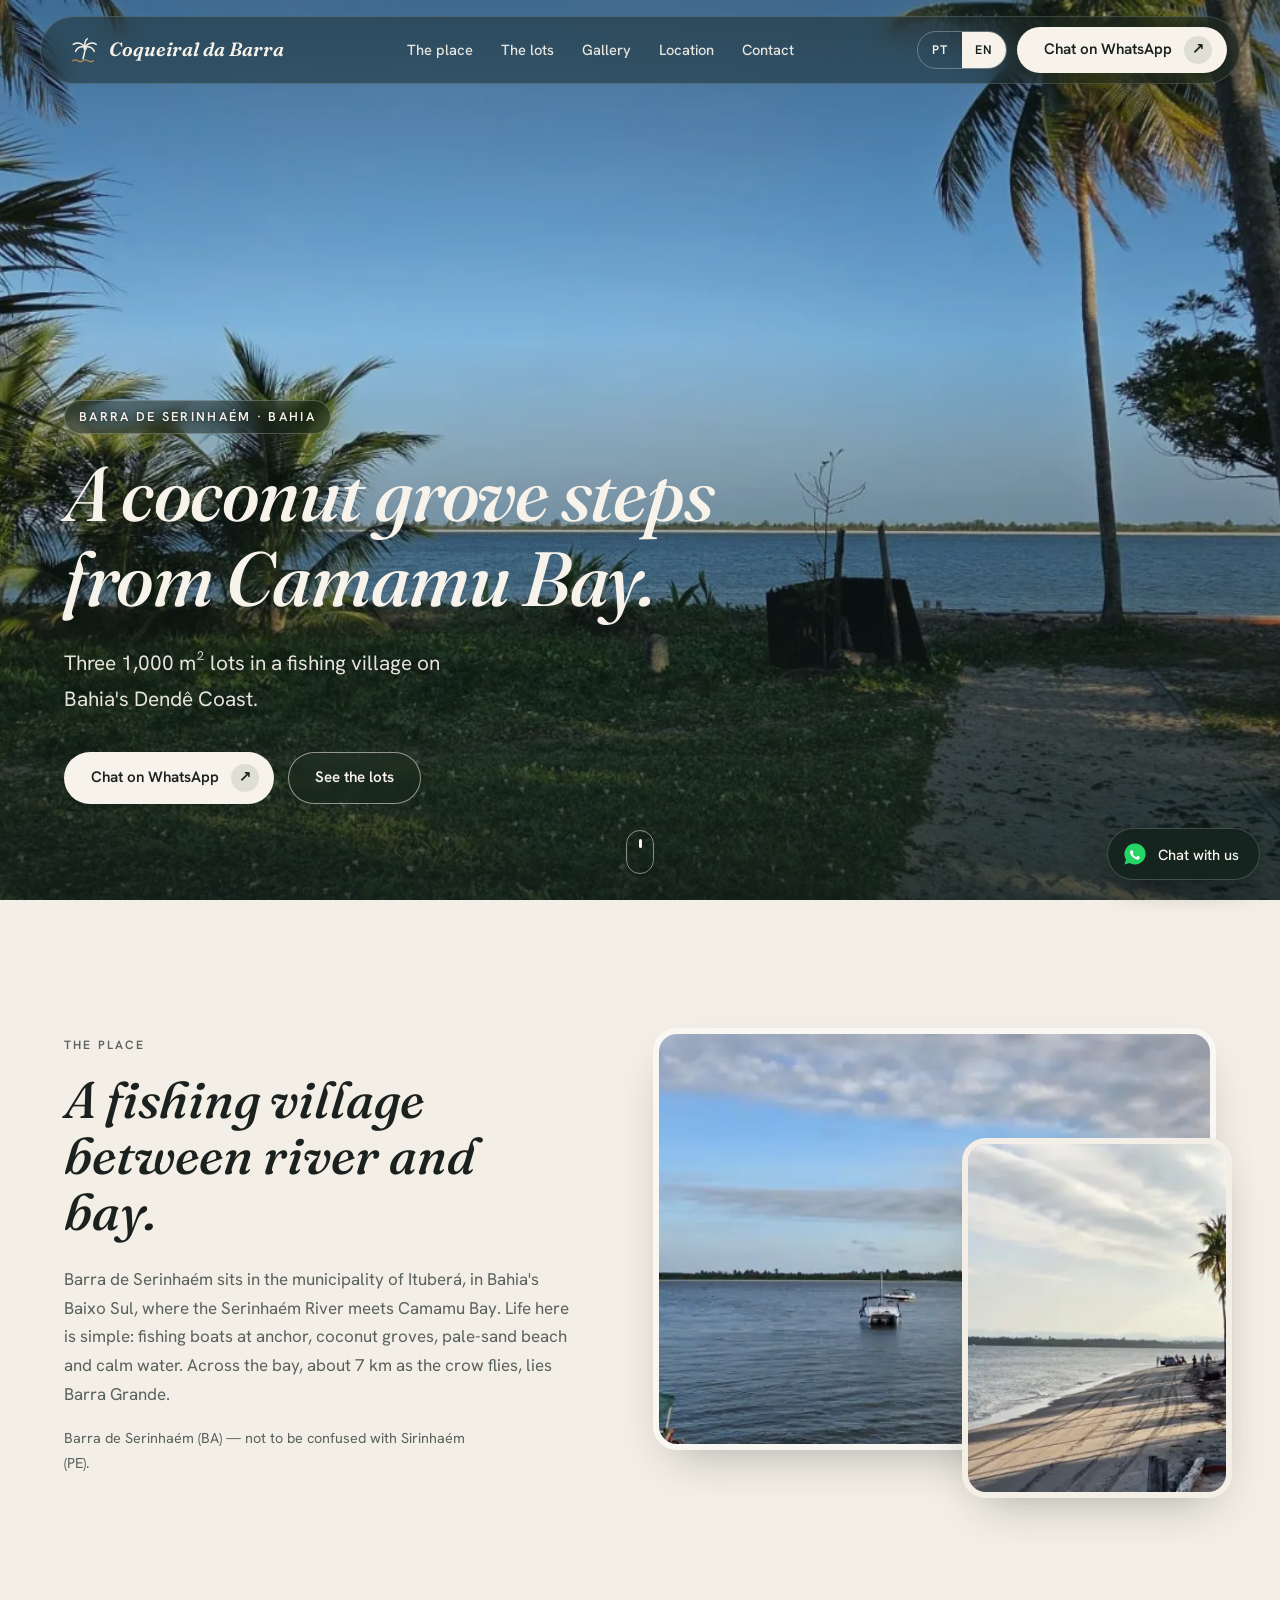
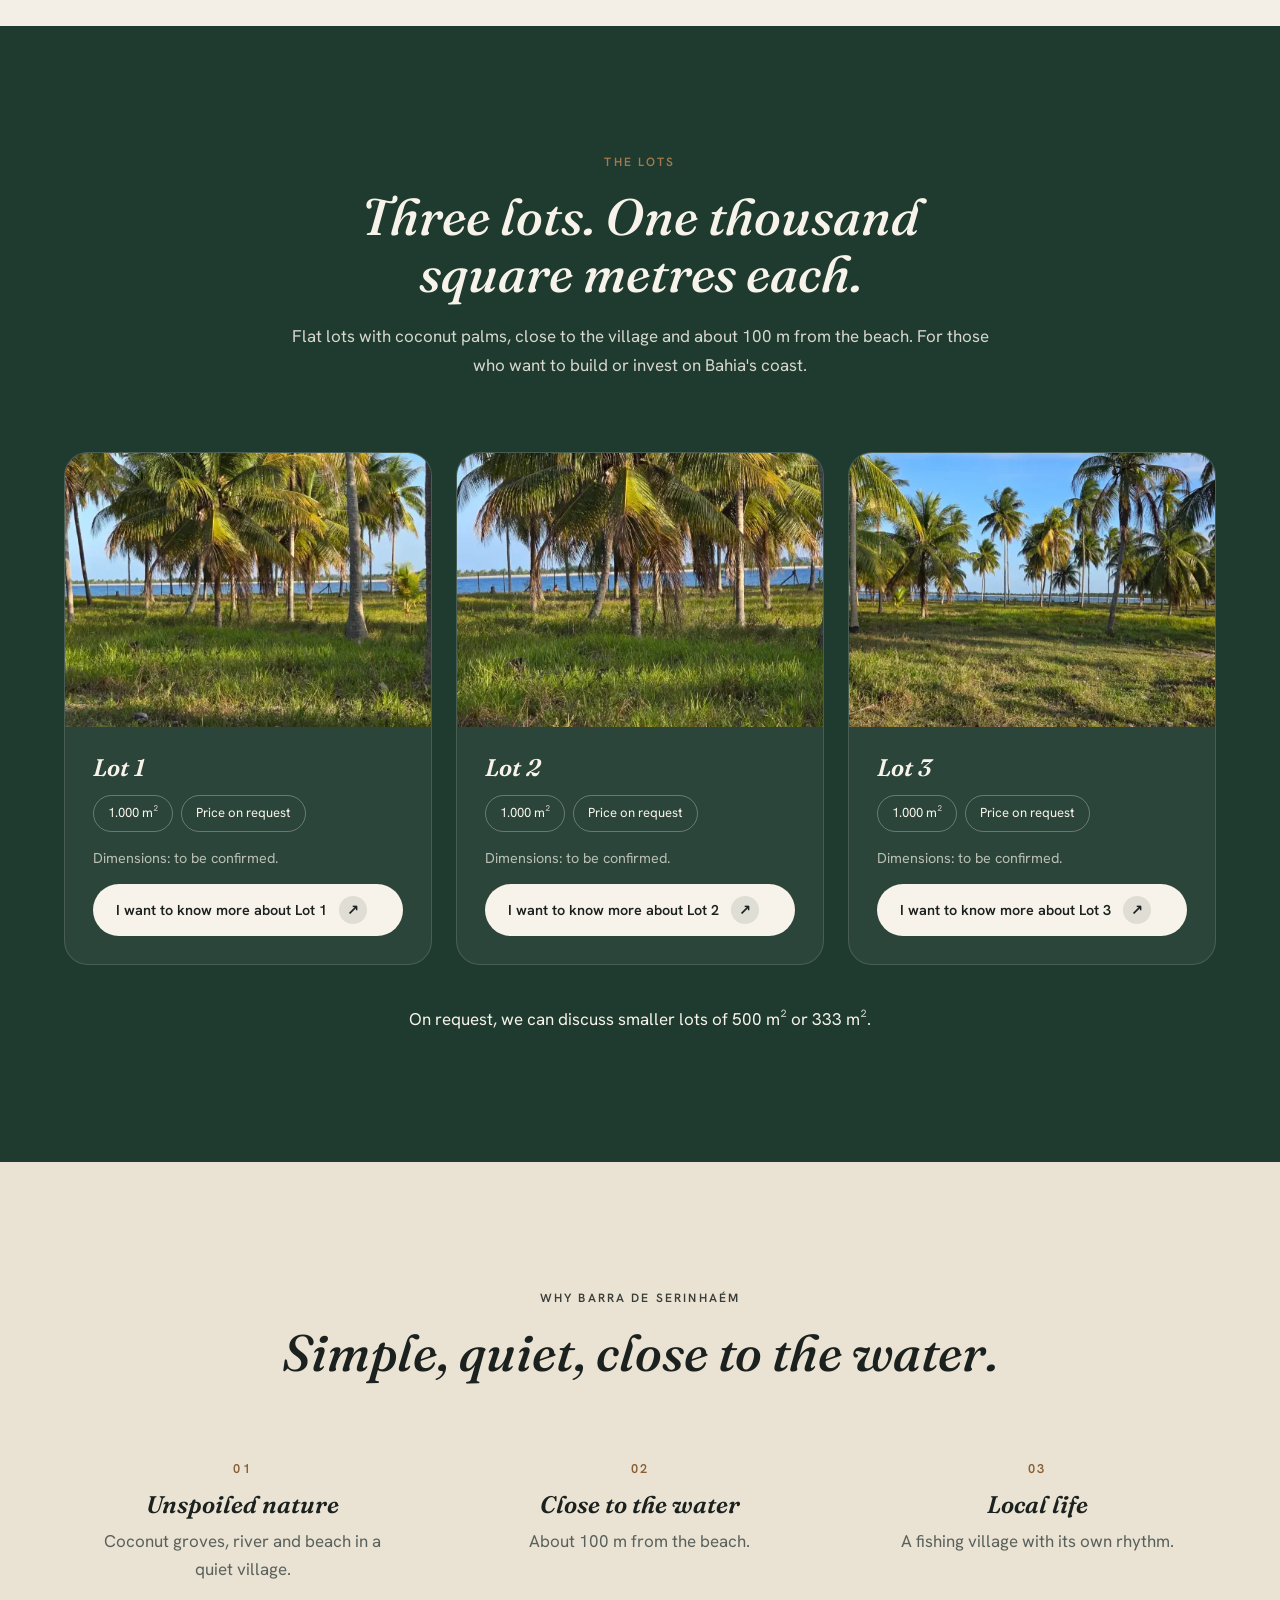
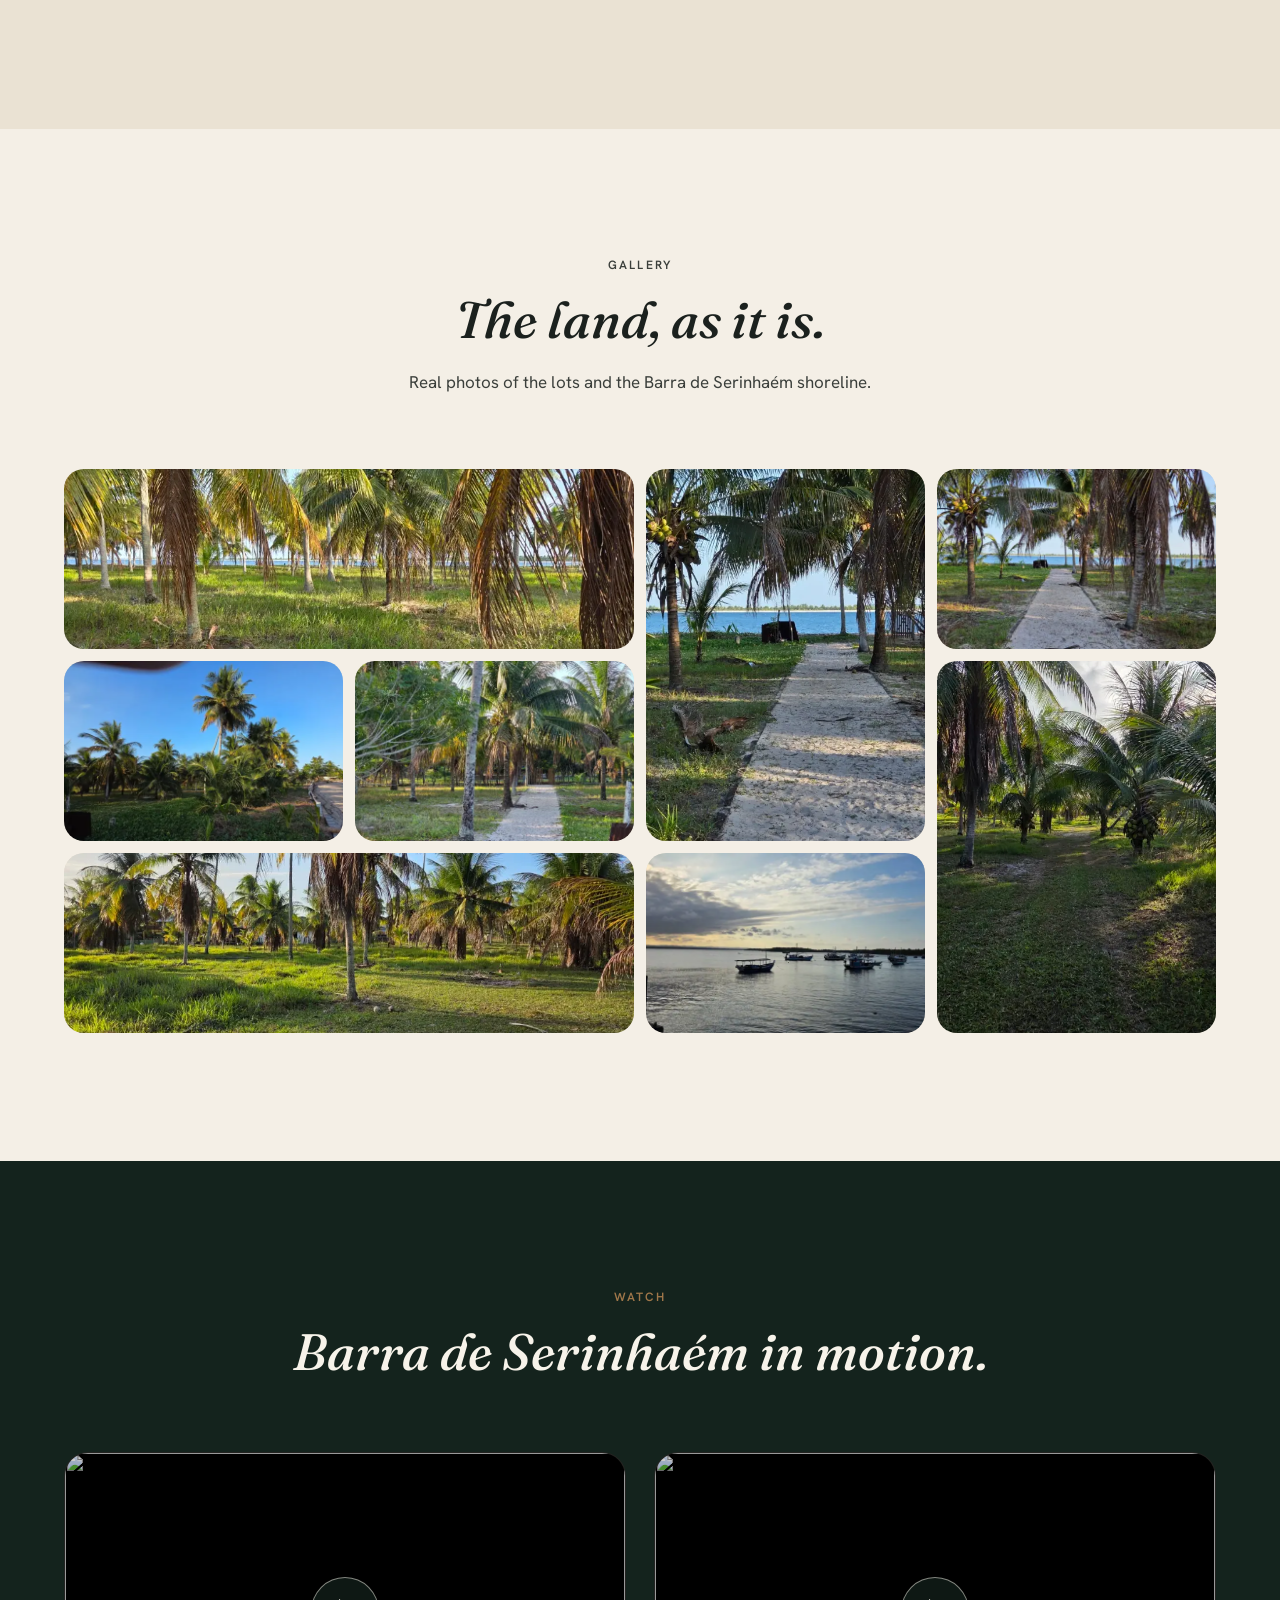
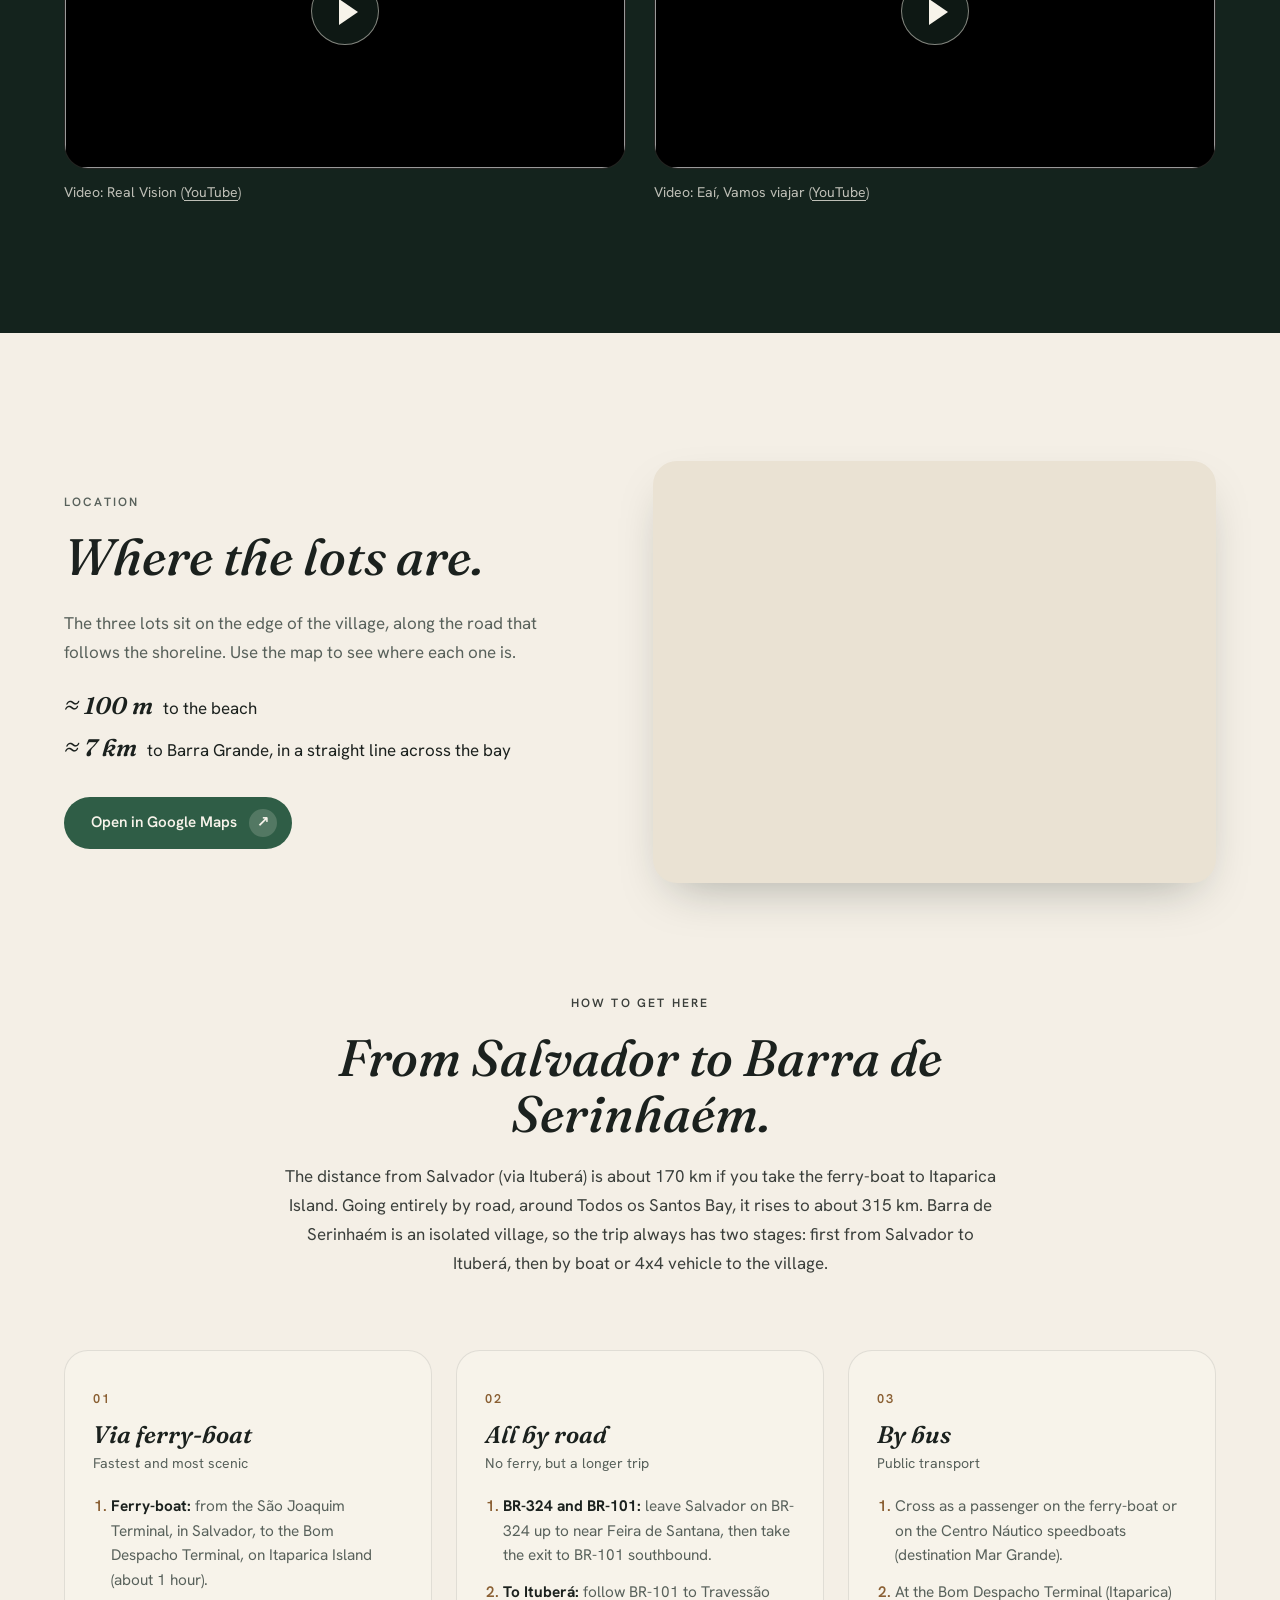
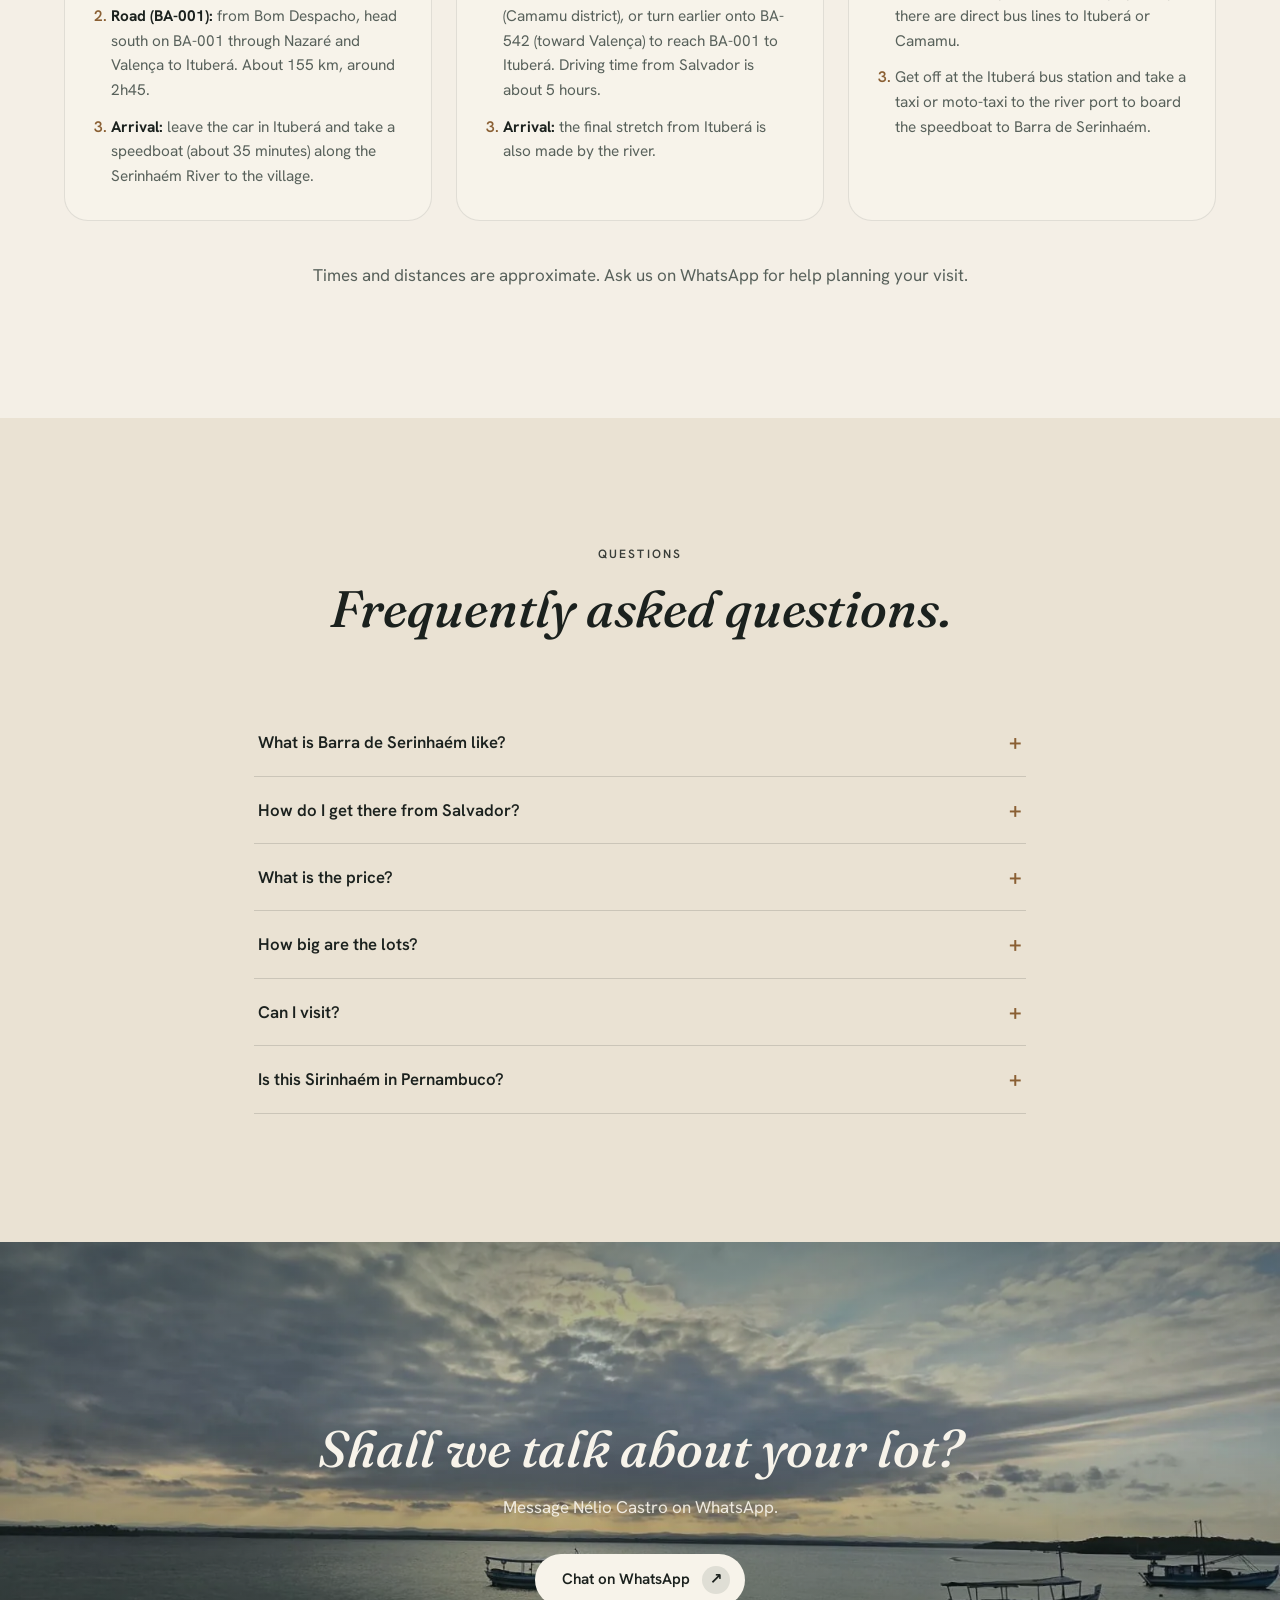
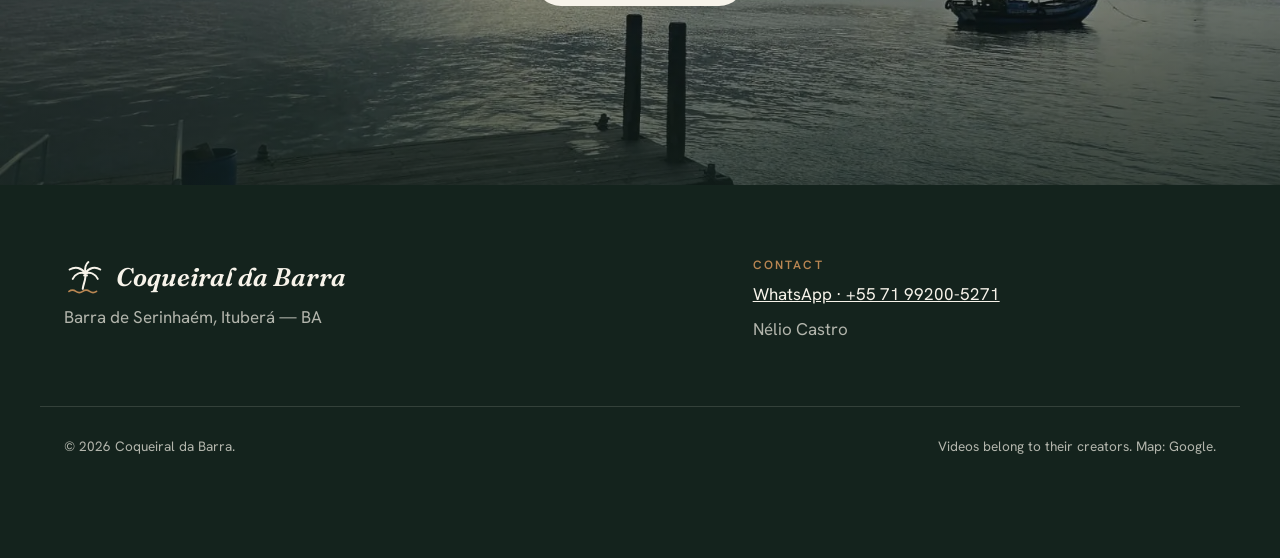
==== public/index.html @ 2332b58b "Landing page Coqueiral da Barra: site estático, logo e config Vercel Site em HTML/CSS/JS puro (PT/EN" ====
<!doctype html>
<html lang="pt-BR">
<head>
<meta charset="utf-8">
<meta name="viewport" content="width=device-width, initial-scale=1">
<title>Coqueiral da Barra — Terrenos em Barra de Serinhaém, Bahia</title>
<meta name="description" content="Três lotes de 1.000 m² em Barra de Serinhaém, Ituberá (BA), na Costa do Dendê. Terrenos a cerca de 100 m da praia. Preço sob consulta.">
<meta name="theme-color" content="#14231D">
<meta property="og:type" content="website">
<meta property="og:title" content="Coqueiral da Barra — Terrenos em Barra de Serinhaém, Bahia">
<meta property="og:description" content="Três lotes de 1.000 m² em um povoado de pescadores na Costa do Dendê.">
<meta property="og:image" content="imagens-site/og-image.jpg">
<meta property="og:image:width" content="1200">
<meta property="og:image:height" content="630">
<meta name="twitter:card" content="summary_large_image">
<link rel="icon" href="/favicon.ico" sizes="any">
<link rel="icon" href="/favicon.svg" type="image/svg+xml">
<link rel="apple-touch-icon" href="/brand/apple-touch-icon.png">
<link rel="manifest" href="/site.webmanifest">
<link rel="preconnect" href="https://fonts.googleapis.com">
<link rel="preconnect" href="https://fonts.gstatic.com" crossorigin>
<link href="https://fonts.googleapis.com/css2?family=Fraunces:ital,opsz,wght@1,9..144,500;1,9..144,600&family=Hanken+Grotesk:wght@400;500;600&display=swap" rel="stylesheet">
<link rel="stylesheet" href="css/styles.css">
<script type="application/ld+json">
{"@context":"https://schema.org","@type":"WebSite","name":"Coqueiral da Barra","inLanguage":["pt-BR","en"],"description":"Três lotes de 1.000 m² em Barra de Serinhaém, Ituberá (BA)."}
</script>
</head>
<body>
<a class="skip" href="#conteudo" data-en="Skip to content">Pular para o conteúdo</a>

<header class="site-header" id="topo">
  <div class="pill">
    <a class="brand" href="#topo" aria-label="Coqueiral da Barra"><svg class="brand-mark" viewBox="0 0 64 64" fill="none" stroke="currentColor" stroke-width="3.2" stroke-linecap="round" stroke-linejoin="round" aria-hidden="true"><path d="M30 51C31 42 36 35 34 26"/><path d="M34 26C33 18 34 12 39 8"/><path d="M34 26C28 17 18 15 9 20"/><path d="M34 26C26 24 18 27 14 35"/><path d="M34 26C40 17 50 15 58 20"/><path d="M34 26C42 24 50 27 54 35"/><circle cx="32.5" cy="29.5" r="1.8" fill="currentColor" stroke="none"/><circle cx="36.5" cy="29.5" r="1.8" fill="currentColor" stroke="none"/><path d="M8 55q5.5-4 11 0t11 0 11 0 11 0" stroke="#B98652" stroke-width="2.8"/></svg><span>Coqueiral da Barra</span></a>
    <nav id="menu" class="nav" aria-label="Principal">
      <a href="#lugar" data-en="The place">O lugar</a>
      <a href="#lotes" data-en="The lots">Os lotes</a>
      <a href="#galeria" data-en="Gallery">Galeria</a>
      <a href="#localizacao" data-en="Location">Localização</a>
      <a href="#contato" data-en="Contact">Contato</a>
    </nav>
    <div class="head-actions">
      <div class="lang" role="group" aria-label="Idioma / Language">
        <button type="button" data-lang="pt" aria-pressed="true">PT</button>
        <button type="button" data-lang="en" aria-pressed="false">EN</button>
      </div>
      <a class="btn btn-light btn-wa" href="#" data-wa data-en="Chat on WhatsApp">Falar no WhatsApp <span class="arrow" aria-hidden="true">↗</span></a>
      <button class="burger" type="button" aria-expanded="false" aria-controls="menu" aria-label="Menu" data-en-label="Menu"><span></span><span></span></button>
    </div>
  </div>
</header>

<main id="conteudo">

<!-- 1. HERO -->
<section class="hero" aria-labelledby="h-hero">
  <div class="hero-slides" aria-hidden="true">
    <picture class="slide s1">
      <source media="(max-width:700px)" type="image/webp" srcset="imagens-site/hero-mobile-480.webp 480w, imagens-site/hero-mobile-739.webp 739w" sizes="100vw">
      <source type="image/webp" srcset="imagens-site/hero-desktop-800.webp 800w, imagens-site/hero-desktop-1600.webp 1600w" sizes="100vw">
      <img src="imagens-site/hero-desktop.jpg" alt="" width="1600" height="739" fetchpriority="high" decoding="async">
    </picture>
    <picture class="slide s2">
      <source type="image/webp" srcset="imagens-site/terreno-1-800.webp 800w, imagens-site/terreno-1-1600.webp 1600w" sizes="100vw">
      <img src="imagens-site/terreno-1.jpg" alt="" width="1600" height="739" loading="lazy" decoding="async">
    </picture>
    <picture class="slide s3">
      <source type="image/webp" srcset="imagens-site/baia-entardecer-800.webp 800w, imagens-site/baia-entardecer-1600.webp 1600w" sizes="100vw">
      <img src="imagens-site/baia-entardecer.jpg" alt="" width="1600" height="739" loading="lazy" decoding="async">
    </picture>
  </div>
  <div class="hero-veil"></div>
  <div class="container hero-content">
    <p class="eyebrow" data-en="Barra de Serinhaém · Bahia">Barra de Serinhaém · Bahia</p>
    <h1 id="h-hero" data-en="<em>A coconut grove steps from Camamu Bay.</em>"><em>Um coqueiral a poucos passos da Baía de Camamu.</em></h1>
    <p class="lead" data-en="Three 1,000 m² lots in a fishing village on Bahia's Dendê Coast.">Três lotes de 1.000 m² em um povoado de pescadores na Costa do Dendê.</p>
    <div class="actions">
      <a class="btn btn-light btn-wa" href="#" data-wa data-en="Chat on WhatsApp">Falar no WhatsApp <span class="arrow" aria-hidden="true">↗</span></a>
      <a class="btn btn-ghost" href="#lotes" data-en="See the lots">Ver os lotes</a>
    </div>
  </div>
  <a class="scroll-cue" href="#lugar" aria-label="Rolar para baixo" data-en-label="Scroll down"><span></span></a>
</section>

<!-- 2. O LUGAR -->
<section id="lugar" class="section light" aria-labelledby="h-lugar">
  <div class="container split">
    <div class="reveal">
      <p class="eyebrow" data-en="The place">O lugar</p>
      <h2 id="h-lugar" data-en="<em>A fishing village between river and bay.</em>"><em>Uma vila de pescadores entre o rio e a baía.</em></h2>
      <p data-en="Barra de Serinhaém sits in the municipality of Ituberá, in Bahia's Baixo Sul, where the Serinhaém River meets Camamu Bay. Life here is simple: fishing boats at anchor, coconut groves, pale-sand beach and calm water. Across the bay, about 7 km as the crow flies, lies Barra Grande.">Barra de Serinhaém fica no município de Ituberá, no Baixo Sul da Bahia, onde o Rio Serinhaém encontra a Baía de Camamu. É um lugar de ritmo simples: barcos de pesca ancorados, coqueirais, praia de areia clara e águas calmas. Do outro lado da baía, a cerca de 7 km em linha reta, fica Barra Grande.</p>
      <p class="note" data-en="Barra de Serinhaém (BA) — not to be confused with Sirinhaém (PE).">Barra de Serinhaém (BA) — não confundir com Sirinhaém (PE).</p>
    </div>
    <div class="duo reveal">
      <figure class="ph ph-a">
        <picture><source type="image/webp" srcset="imagens-site/barcos-1-800.webp 800w, imagens-site/barcos-1-1600.webp 1600w" sizes="(max-width:900px) 90vw, 560px"><img src="imagens-site/barcos-1.jpg" alt="Barcos de pesca ancorados na baía" data-en-alt="Fishing boats anchored in the bay" width="1600" height="739" loading="lazy" decoding="async"></picture>
      </figure>
      <figure class="ph ph-b">
        <picture><source type="image/webp" srcset="imagens-site/praia-1-800.webp 800w, imagens-site/praia-1-1600.webp 1600w" sizes="(max-width:900px) 70vw, 380px"><img src="imagens-site/praia-1.jpg" alt="Praia de areia clara com coqueiros" data-en-alt="Pale-sand beach with coconut palms" width="1600" height="739" loading="lazy" decoding="async"></picture>
      </figure>
    </div>
  </div>
</section>

<!-- 3. OS LOTES -->
<section id="lotes" class="section dark" aria-labelledby="h-lotes">
  <div class="container">
    <div class="head-center reveal">
      <p class="eyebrow" data-en="The lots">Os lotes</p>
      <h2 id="h-lotes" data-en="<em>Three lots. One thousand square metres each.</em>"><em>Três lotes. Mil metros quadrados cada.</em></h2>
      <p data-en="Flat lots with coconut palms, close to the village and about 100 m from the beach. For those who want to build or invest on Bahia's coast.">Terrenos planos, com coqueiral, próximos à vila e a cerca de 100 m da praia. Para quem quer construir ou investir no litoral baiano.</p>
    </div>
    <div class="cards">
      <article class="card reveal" data-lot="1">
        <picture><source type="image/webp" srcset="imagens-site/terreno-1-800.webp 800w, imagens-site/terreno-1-1600.webp 1600w" sizes="(max-width:900px) 90vw, 380px"><img src="imagens-site/terreno-1.jpg" alt="Coqueiral do terreno com a baía ao fundo" data-en-alt="Coconut grove on the land with the bay behind" width="1600" height="739" loading="lazy" decoding="async"></picture>
        <div class="card-body">
          <h3 data-en="Lot 1">Lote 1</h3>
          <ul class="chips"><li>1.000 m²</li><li data-en="Price on request">Preço sob consulta</li></ul>
          <p class="muted" data-en="Dimensions: to be confirmed.">Medidas: a confirmar.</p>
          <a class="btn btn-light btn-wa" href="#" data-wa data-wa-lot="1" data-en="I want to know more about Lot 1">Quero saber mais sobre o Lote 1 <span class="arrow" aria-hidden="true">↗</span></a>
        </div>
      </article>
      <article class="card reveal" data-lot="2">
        <picture><source type="image/webp" srcset="imagens-site/terreno-2-800.webp 800w, imagens-site/terreno-2-1600.webp 1600w" sizes="(max-width:900px) 90vw, 380px"><img src="imagens-site/terreno-2.jpg" alt="Terreno plano entre coqueiros, com a água ao fundo" data-en-alt="Flat land among coconut palms, with water behind" width="1600" height="739" loading="lazy" decoding="async"></picture>
        <div class="card-body">
          <h3 data-en="Lot 2">Lote 2</h3>
          <ul class="chips"><li>1.000 m²</li><li data-en="Price on request">Preço sob consulta</li></ul>
          <p class="muted" data-en="Dimensions: to be confirmed.">Medidas: a confirmar.</p>
          <a class="btn btn-light btn-wa" href="#" data-wa data-wa-lot="2" data-en="I want to know more about Lot 2">Quero saber mais sobre o Lote 2 <span class="arrow" aria-hidden="true">↗</span></a>
        </div>
      </article>
      <article class="card reveal" data-lot="3">
        <picture><source type="image/webp" srcset="imagens-site/terreno-3-800.webp 800w, imagens-site/terreno-3-1600.webp 1600w" sizes="(max-width:900px) 90vw, 380px"><img src="imagens-site/terreno-3.jpg" alt="Grama e coqueiros com a baía no horizonte" data-en-alt="Grass and palms with the bay on the horizon" width="1600" height="739" loading="lazy" decoding="async"></picture>
        <div class="card-body">
          <h3 data-en="Lot 3">Lote 3</h3>
          <ul class="chips"><li>1.000 m²</li><li data-en="Price on request">Preço sob consulta</li></ul>
          <p class="muted" data-en="Dimensions: to be confirmed.">Medidas: a confirmar.</p>
          <a class="btn btn-light btn-wa" href="#" data-wa data-wa-lot="3" data-en="I want to know more about Lot 3">Quero saber mais sobre o Lote 3 <span class="arrow" aria-hidden="true">↗</span></a>
        </div>
      </article>
    </div>
    <p class="flex-note reveal" data-en="On request, we can discuss smaller lots of 500 m² or 333 m².">Sob consulta, é possível conversar sobre lotes menores, de 500 m² ou 333 m².</p>
  </div>
</section>

<!-- 4. POR QUE -->
<section class="section light alt" aria-labelledby="h-porque">
  <div class="container">
    <div class="head-center reveal">
      <p class="eyebrow" data-en="Why Barra de Serinhaém">Por que Barra de Serinhaém</p>
      <h2 id="h-porque" data-en="<em>Simple, quiet, close to the water.</em>"><em>Simples, tranquila, perto da água.</em></h2>
    </div>
    <div class="trio">
      <div class="reveal"><span class="num">01</span><h3 data-en="Unspoiled nature">Natureza preservada</h3><p data-en="Coconut groves, river and beach in a quiet village.">Coqueirais, rio e praia em um povoado tranquilo.</p></div>
      <div class="reveal"><span class="num">02</span><h3 data-en="Close to the water">Perto da água</h3><p data-en="About 100 m from the beach.">Cerca de 100 m da praia.</p></div>
      <div class="reveal"><span class="num">03</span><h3 data-en="Local life">Vida local</h3><p data-en="A fishing village with its own rhythm.">Uma vila de pescadores com ritmo próprio.</p></div>
    </div>
  </div>
</section>

<!-- 5. GALERIA -->
<section id="galeria" class="section light" aria-labelledby="h-gal">
  <div class="container">
    <div class="head-center reveal">
      <p class="eyebrow" data-en="Gallery">Galeria</p>
      <h2 id="h-gal" data-en="<em>The land, as it is.</em>"><em>O terreno como ele é.</em></h2>
      <p data-en="Real photos of the lots and the Barra de Serinhaém shoreline.">Fotos reais dos terrenos e da orla de Barra de Serinhaém.</p>
    </div>
    <div class="gallery reveal">
      <button class="g w2" type="button" data-full="imagens-site/pano-1-1600.webp"><picture><source type="image/webp" srcset="imagens-site/pano-1-800.webp"><img src="imagens-site/pano-1.jpg" alt="Coqueiral aberto do terreno" data-en-alt="Open coconut grove on the land" width="1600" height="739" loading="lazy" decoding="async"></picture></button>
      <button class="g tall" type="button" data-full="imagens-site/vertical-1-739.webp"><picture><source type="image/webp" srcset="imagens-site/vertical-1-480.webp"><img src="imagens-site/vertical-1.jpg" alt="Trilha de areia até a baía entre coqueiros" data-en-alt="Sand path to the bay among coconut palms" width="739" height="1600" loading="lazy" decoding="async"></picture></button>
      <button class="g" type="button" data-full="imagens-site/pano-2-1600.webp"><picture><source type="image/webp" srcset="imagens-site/pano-2-800.webp"><img src="imagens-site/pano-2.jpg" alt="Caminho de areia com a baía ao fundo" data-en-alt="Sand path with the bay behind" width="1600" height="739" loading="lazy" decoding="async"></picture></button>
      <button class="g" type="button" data-full="imagens-site/praia-2-1600.webp"><picture><source type="image/webp" srcset="imagens-site/praia-2-800.webp"><img src="imagens-site/praia-2.jpg" alt="Orla com coqueiros e areia clara" data-en-alt="Shoreline with palms and pale sand" width="1600" height="739" loading="lazy" decoding="async"></picture></button>
      <button class="g" type="button" data-full="imagens-site/trilha-luz-1600.webp"><picture><source type="image/webp" srcset="imagens-site/trilha-luz-800.webp"><img src="imagens-site/trilha-luz.jpg" alt="Trilha entre coqueiros na luz da tarde" data-en-alt="Trail among palms in afternoon light" width="1600" height="739" loading="lazy" decoding="async"></picture></button>
      <button class="g w2" type="button" data-full="imagens-site/terreno-4-1600.webp"><picture><source type="image/webp" srcset="imagens-site/terreno-4-800.webp"><img src="imagens-site/terreno-4.jpg" alt="Terreno plano com coqueiros ao sol" data-en-alt="Flat land with sunlit coconut palms" width="1600" height="739" loading="lazy" decoding="async"></picture></button>
      <button class="g tall" type="button" data-full="imagens-site/vertical-2-739.webp"><picture><source type="image/webp" srcset="imagens-site/vertical-2-480.webp"><img src="imagens-site/vertical-2.jpg" alt="Trilha de areia entre coqueiros" data-en-alt="Sand trail between coconut palms" width="739" height="1600" loading="lazy" decoding="async"></picture></button>
      <button class="g" type="button" data-full="imagens-site/barcos-2-1600.webp"><picture><source type="image/webp" srcset="imagens-site/barcos-2-800.webp"><img src="imagens-site/barcos-2.jpg" alt="Barcos na baía ao entardecer" data-en-alt="Boats in the bay at dusk" width="1600" height="739" loading="lazy" decoding="async"></picture></button>
    </div>
  </div>
</section>

<!-- 6. VÍDEOS -->
<section id="videos" class="section dark" aria-labelledby="h-vid">
  <div class="container">
    <div class="head-center reveal">
      <p class="eyebrow" data-en="Watch">Assista</p>
      <h2 id="h-vid" data-en="<em>Barra de Serinhaém in motion.</em>"><em>Barra de Serinhaém em movimento.</em></h2>
    </div>
    <div class="videos">
      <figure class="reveal">
        <button class="video" type="button" data-yt="oK4tobC9LOo" data-title="Celebração Yemanjá 2025: Vídeo Aéreo Exclusivo" aria-label="Reproduzir vídeo: Celebração Yemanjá 2025: Vídeo Aéreo Exclusivo" data-en-label="Play video: Yemanjá Celebration 2025: Exclusive aerial video"><img src="https://i.ytimg.com/vi/oK4tobC9LOo/hqdefault.jpg" alt="" width="480" height="360" loading="lazy"><span class="play" aria-hidden="true"></span></button>
        <figcaption><span data-en="Video:">Vídeo:</span> Real Vision (<a href="https://www.youtube.com/@RealVisionMaps" target="_blank" rel="noopener">YouTube</a>)</figcaption>
      </figure>
      <figure class="reveal">
        <button class="video" type="button" data-yt="R9LlR-LfMmM" data-title="Barra de Serinhaém — seu próximo destino de viagem" aria-label="Reproduzir vídeo: Barra de Serinhaém, seu próximo destino de viagem" data-en-label="Play video: Barra de Serinhaém, your next travel destination"><img src="https://i.ytimg.com/vi/R9LlR-LfMmM/hqdefault.jpg" alt="" width="480" height="360" loading="lazy"><span class="play" aria-hidden="true"></span></button>
        <figcaption><span data-en="Video:">Vídeo:</span> Eaí, Vamos viajar (<a href="https://www.youtube.com/@Ea%C3%ADVamosviajar" target="_blank" rel="noopener">YouTube</a>)</figcaption>
      </figure>
    </div>
  </div>
</section>

<!-- 7. LOCALIZAÇÃO -->
<section id="localizacao" class="section light" aria-labelledby="h-loc">
  <div class="container split">
    <div class="reveal">
      <p class="eyebrow" data-en="Location">Localização</p>
      <h2 id="h-loc" data-en="<em>Where the lots are.</em>"><em>Onde ficam os lotes.</em></h2>
      <p data-en="The three lots sit on the edge of the village, along the road that follows the shoreline. Use the map to see where each one is.">Os três lotes ficam na borda da vila, ao longo da estrada que acompanha a orla. Use o mapa para ver a posição de cada um.</p>
      <ul class="facts">
        <li><strong>≈ 100 m</strong> <span data-en="to the beach">até a praia</span></li>
        <li><strong>≈ 7 km</strong> <span data-en="to Barra Grande, in a straight line across the bay">até Barra Grande, em linha reta pela baía</span></li>
      </ul>
      <a class="btn btn-dark" target="_blank" rel="noopener" href="https://www.google.com/maps/d/viewer?mid=1klFFfeJktBGT94EuajV6oa9a3al1s1o&ll=-13.843417493457554%2C-39.00590737139641&z=18"><span data-en="Open in Google Maps">Abrir no Google Maps</span> <span class="arrow" aria-hidden="true">↗</span></a>
    </div>
    <div class="map reveal">
      <iframe title="Mapa com a posição dos três lotes" data-en-title="Map showing the position of the three lots" loading="lazy" referrerpolicy="no-referrer-when-downgrade" src="https://www.google.com/maps/d/embed?mid=1klFFfeJktBGT94EuajV6oa9a3al1s1o&ll=-13.843417493457554%2C-39.00590737139641&z=18"></iframe>
    </div>
  </div>

  <div class="container route" id="como-chegar">
    <div class="head-center reveal">
      <p class="eyebrow" data-en="How to get here">Como chegar</p>
      <h2 data-en="<em>From Salvador to Barra de Serinhaém.</em>"><em>De Salvador a Barra de Serinhaém.</em></h2>
      <p data-en="The distance from Salvador (via Ituberá) is about 170 km if you take the ferry-boat to Itaparica Island. Going entirely by road, around Todos os Santos Bay, it rises to about 315 km. Barra de Serinhaém is an isolated village, so the trip always has two stages: first from Salvador to Ituberá, then by boat or 4x4 vehicle to the village.">A distância entre Salvador e Barra de Serinhaém (via Ituberá) é de cerca de 170 km se você utilizar a travessia de ferry-boat para a Ilha de Itaparica. Fazendo o trajeto exclusivamente por terra, contornando a Baía de Todos-os-Santos, a distância aumenta para cerca de 315 km. Como Barra de Serinhaém é uma vila isolada, a viagem sempre tem duas etapas: primeiro de Salvador até a sede de Ituberá e, depois, de barco ou veículo 4x4 até a vila.</p>
    </div>
    <div class="steps">
      <article class="step reveal">
        <span class="num">01</span>
        <h3 data-en="Via ferry-boat">Via ferry-boat</h3>
        <p class="tag" data-en="Fastest and most scenic">Mais rápida e cênica</p>
        <ol>
          <li data-en="<strong>Ferry-boat:</strong> from the São Joaquim Terminal, in Salvador, to the Bom Despacho Terminal, on Itaparica Island (about 1 hour).">
            <strong>Ferry-boat:</strong> do Terminal de São Joaquim, em Salvador, ao Terminal de Bom Despacho, na Ilha de Itaparica (cerca de 1 hora).</li>
          <li data-en="<strong>Road (BA-001):</strong> from Bom Despacho, head south on BA-001 through Nazaré and Valença to Ituberá. About 155 km, around 2h45.">
            <strong>Estrada (BA-001):</strong> de Bom Despacho, siga pela BA-001 sentido Sul, passando por Nazaré e Valença, até Ituberá. Cerca de 155 km, por volta de 2h45.</li>
          <li data-en="<strong>Arrival:</strong> leave the car in Ituberá and take a speedboat (about 35 minutes) along the Serinhaém River to the village.">
            <strong>Chegada:</strong> em Ituberá, deixe o carro e faça a travessia final de lancha rápida (cerca de 35 minutos) pelo Rio Serinhaém até a vila.</li>
        </ol>
      </article>
      <article class="step reveal">
        <span class="num">02</span>
        <h3 data-en="All by road">Totalmente por terra</h3>
        <p class="tag" data-en="No ferry, but a longer trip">Sem ferry-boat, trajeto mais longo</p>
        <ol>
          <li data-en="<strong>BR-324 and BR-101:</strong> leave Salvador on BR-324 up to near Feira de Santana, then take the exit to BR-101 southbound.">
            <strong>BR-324 e BR-101:</strong> saia de Salvador pela BR-324 até as proximidades de Feira de Santana e pegue a BR-101 sentido Sul.</li>
          <li data-en="<strong>To Ituberá:</strong> follow BR-101 to Travessão (Camamu district), or turn earlier onto BA-542 (toward Valença) to reach BA-001 to Ituberá. Driving time from Salvador is about 5 hours.">
            <strong>Acesso a Ituberá:</strong> siga pela BR-101 até Travessão (distrito de Camamu) ou dobre antes na BA-542 (sentido Valença) para acessar a BA-001 rumo a Ituberá. O tempo dirigindo desde Salvador é de cerca de 5 horas.</li>
          <li data-en="<strong>Arrival:</strong> the final stretch from Ituberá is also made by the river.">
            <strong>Chegada:</strong> o acesso final a partir de Ituberá também é feito pelo rio.</li>
        </ol>
      </article>
      <article class="step reveal">
        <span class="num">03</span>
        <h3 data-en="By bus">De ônibus</h3>
        <p class="tag" data-en="Public transport">Transporte público</p>
        <ol>
          <li data-en="Cross as a passenger on the ferry-boat or on the Centro Náutico speedboats (destination Mar Grande).">Atravesse como passageiro no ferry-boat ou nas lanchas rápidas do Centro Náutico (destino Mar Grande).</li>
          <li data-en="At the Bom Despacho Terminal (Itaparica) there are direct bus lines to Ituberá or Camamu.">No Terminal de Bom Despacho (Itaparica) há linhas diretas de ônibus até Ituberá ou Camamu.</li>
          <li data-en="Get off at the Ituberá bus station and take a taxi or moto-taxi to the river port to board the speedboat to Barra de Serinhaém.">Desça na rodoviária de Ituberá e pegue um táxi ou mototáxi até o porto fluvial para embarcar na lancha rápida rumo a Barra de Serinhaém.</li>
        </ol>
      </article>
    </div>
    <p class="flex-note reveal" data-en="Times and distances are approximate. Ask us on WhatsApp for help planning your visit.">Tempos e distâncias são aproximados. Fale com a gente pelo WhatsApp para planejar a sua visita.</p>
  </div>
</section>

<!-- 8. FAQ -->
<section class="section light alt" aria-labelledby="h-faq">
  <div class="container narrow">
    <div class="head-center reveal">
      <p class="eyebrow" data-en="Questions">Perguntas</p>
      <h2 id="h-faq" data-en="<em>Frequently asked questions.</em>"><em>Perguntas frequentes.</em></h2>
    </div>
    <div class="faq reveal">
      <details><summary data-en="What is Barra de Serinhaém like?">Como é Barra de Serinhaém?</summary><p data-en="Barra de Serinhaém sits in the municipality of Ituberá, in Bahia's Baixo Sul, where the Serinhaém River meets Camamu Bay. Life here is simple: fishing boats at anchor, coconut groves, pale-sand beach and calm water. Across the bay, about 7 km as the crow flies, lies Barra Grande.">Barra de Serinhaém fica no município de Ituberá, no Baixo Sul da Bahia, onde o Rio Serinhaém encontra a Baía de Camamu. É um lugar de ritmo simples: barcos de pesca ancorados, coqueirais, praia de areia clara e águas calmas. Do outro lado da baía, a cerca de 7 km em linha reta, fica Barra Grande.</p></details>
      <details><summary data-en="How do I get there from Salvador?">Como chego de Salvador?</summary><p data-en="See the “How to get here” section above, with the ferry route, the all-road route and the bus option.">Veja a seção “Como chegar” acima, com a rota pelo ferry-boat, a rota só por terra e a opção de ônibus.</p></details>
      <details><summary data-en="What is the price?">Qual o preço?</summary><p data-en="On request, by WhatsApp.">Sob consulta, pelo WhatsApp.</p></details>
      <details><summary data-en="How big are the lots?">Qual o tamanho dos lotes?</summary><p data-en="1,000 m² each. On request, we can discuss 500 m² or 333 m² lots.">1.000 m² cada. Sob consulta, é possível conversar sobre lotes de 500 m² ou 333 m².</p></details>
      <details><summary data-en="Can I visit?">Posso visitar?</summary><p data-en="Yes — message us on WhatsApp to arrange a visit.">Sim — chame no WhatsApp para combinar uma visita.</p></details>
      <details><summary data-en="Is this Sirinhaém in Pernambuco?">É Sirinhaém, em Pernambuco?</summary><p data-en="No. Barra de Serinhaém is in Ituberá, Bahia.">Não. Barra de Serinhaém fica em Ituberá, na Bahia.</p></details>
    </div>
  </div>
</section>

<!-- 9. CTA FINAL -->
<section id="contato" class="cta" aria-labelledby="h-cta">
  <div class="cta-bg" aria-hidden="true"><picture><source type="image/webp" srcset="imagens-site/baia-entardecer-800.webp 800w, imagens-site/baia-entardecer-1600.webp 1600w" sizes="100vw"><img src="imagens-site/baia-entardecer.jpg" alt="" width="1600" height="739" loading="lazy" decoding="async"></picture></div>
  <div class="hero-veil"></div>
  <div class="container cta-inner reveal">
    <h2 id="h-cta" data-en="<em>Shall we talk about your lot?</em>"><em>Vamos conversar sobre o seu lote?</em></h2>
    <p data-en="Message Nélio Castro on WhatsApp.">Fale com Nélio Castro pelo WhatsApp.</p>
    <a class="btn btn-light btn-wa" href="#" data-wa data-en="Chat on WhatsApp">Falar no WhatsApp <span class="arrow" aria-hidden="true">↗</span></a>
  </div>
</section>
</main>

<footer class="footer">
  <div class="container foot-grid">
    <div>
      <p class="brand-lg"><svg class="brand-mark lg" viewBox="0 0 64 64" fill="none" stroke="currentColor" stroke-width="3.2" stroke-linecap="round" stroke-linejoin="round" aria-hidden="true"><path d="M30 51C31 42 36 35 34 26"/><path d="M34 26C33 18 34 12 39 8"/><path d="M34 26C28 17 18 15 9 20"/><path d="M34 26C26 24 18 27 14 35"/><path d="M34 26C40 17 50 15 58 20"/><path d="M34 26C42 24 50 27 54 35"/><circle cx="32.5" cy="29.5" r="1.8" fill="currentColor" stroke="none"/><circle cx="36.5" cy="29.5" r="1.8" fill="currentColor" stroke="none"/><path d="M8 55q5.5-4 11 0t11 0 11 0 11 0" stroke="#B98652" stroke-width="2.8"/></svg><span>Coqueiral da Barra</span></p>
      <p class="muted-l">Barra de Serinhaém, Ituberá — BA</p>
    </div>
    <div>
      <p class="eyebrow" data-en="Contact">Contato</p>
      <p><a href="#" data-wa>WhatsApp · +55 71 99200-5271</a></p>
      <p class="muted-l">Nélio Castro</p>
    </div>
  </div>
  <div class="container foot-bottom">
    <p>© 2026 Coqueiral da Barra.</p>
    <p data-en="Videos belong to their creators. Map: Google.">Vídeos pertencem aos seus criadores. Mapa: Google.</p>
  </div>
</footer>

<a class="wa-float btn-wa" href="#" data-wa aria-label="WhatsApp" data-en-label="WhatsApp">
  <svg viewBox="0 0 32 32" width="26" height="26" aria-hidden="true"><path fill="#25D366" d="M16 3a13 13 0 0 0-11 19.9L3 29l6.3-1.9A13 13 0 1 0 16 3z"/><path fill="#fff" d="M21.8 19.2c-.3-.2-1.8-.9-2.100-1-.3-.1-.5-.2-.7.2s-.8 1-1 1.200-.4.2-.7.1a8 8 0 0 1-4-3.500c-.3-.5.300-.5.900-1.600.1-.2 0-.4 0-.5l-1-2.300c-.2-.6-.5-.5-.7-.5h-.6a1.200 1.200 0 0 0-.9.400 3.500 3.500 0 0 0-1.100 2.600 6 6 0 0 0 1.300 3.200 13.700 13.700 0 0 0 5.300 4.700c2 .8 2.700.8 3.200.7a2.700 2.700 0 0 0 1.800-1.200 2.200 2.200 0 0 0 .2-1.200c-.1-.1-.3-.2-.6-.4z"/></svg>
  <span data-en="Chat with us">Fale conosco</span>
</a>

<dialog id="lightbox" aria-label="Foto ampliada" data-en-label="Enlarged photo">
  <button type="button" class="lb-close" aria-label="Fechar" data-en-label="Close">×</button>
  <img alt="" id="lb-img">
</dialog>

<script src="js/main.js"></script>
</body>
</html>
---- public/css/styles.css ----
:root{
  --sand:#F4EFE6; --sand-2:#EAE2D3; --night:#14231D; --forest:#1F3A2F;
  --ink:#1B211E; --ink-2:#58615B; --ivory:#F7F3EA; --green:#2F5D46; --bay:#3E7C8C; --copper:#B98652;
  --copper-d:#8A5F33; /* cobre mais escuro para texto sobre fundo claro (contraste AA) */
  --serif:"Fraunces",Georgia,serif; --sans:"Hanken Grotesk",system-ui,-apple-system,"Segoe UI",sans-serif;
  --r:24px; --pill:999px; --max:1200px; --gut:24px;
  --ease:cubic-bezier(.2,.7,.2,1);
}
*,*::before,*::after{box-sizing:border-box}
html{scroll-behavior:smooth;scroll-padding-top:96px;-webkit-text-size-adjust:100%}
body{margin:0;background:var(--sand);color:var(--ink);font:400 1.0625rem/1.7 var(--sans);-webkit-font-smoothing:antialiased}
img{display:block;max-width:100%;height:auto}
a{color:inherit}
h1,h2,h3{margin:0;font-family:var(--serif);font-style:italic;font-weight:500;line-height:1.1}
h1 em,h2 em{font-style:italic}
h1{font-size:clamp(2.5rem,6vw,5rem);letter-spacing:-.01em}
h2{font-size:clamp(2rem,4vw,3.25rem)}
h3{font-size:1.5rem;font-weight:600}
p{margin:0 0 1em}
:focus-visible{outline:2px solid var(--bay);outline-offset:3px;border-radius:6px}
.skip{position:absolute;left:12px;top:-60px;background:var(--ivory);color:var(--ink);padding:10px 16px;border-radius:var(--pill);z-index:100;transition:top .2s}
.skip:focus{top:12px}
.container{width:100%;max-width:var(--max);margin-inline:auto;padding-inline:var(--gut)}
.narrow{max-width:820px}

/* tipografia auxiliar */
.eyebrow{font:600 .75rem/1.4 var(--sans);letter-spacing:.18em;text-transform:uppercase;color:var(--copper-d);margin:0 0 18px}
.dark .eyebrow,.hero .eyebrow,.cta .eyebrow,.footer .eyebrow{color:var(--copper)}
.note{font-size:.9rem;color:var(--ink-2)}
.muted{color:rgba(247,243,234,.7);font-size:.9rem}
.muted-l{color:rgba(247,243,234,.7)}

/* botões */
.btn{display:inline-flex;align-items:center;gap:12px;min-height:52px;padding:0 14px 0 26px;border-radius:var(--pill);font:600 .95rem/1 var(--sans);text-decoration:none;border:1px solid transparent;cursor:pointer;transition:transform .3s var(--ease),background .3s,box-shadow .3s}
.btn .arrow{display:grid;place-items:center;width:28px;height:28px;border-radius:50%;background:rgba(20,35,29,.1);transition:transform .3s var(--ease)}
.btn:hover{transform:translateY(-2px)}
.btn:hover .arrow{transform:translate(2px,-2px)}
.btn-light{background:var(--ivory);color:var(--ink)}
.btn-dark{background:var(--green);color:var(--ivory)}
.btn-dark .arrow{background:rgba(247,243,234,.18)}
.btn-ghost{padding:0 26px;border-color:rgba(247,243,234,.55);color:var(--ivory);background:rgba(20,35,29,.2);backdrop-filter:blur(6px)}

/* header */
.site-header{position:fixed;inset:16px 0 auto;z-index:50;pointer-events:none}
.pill{pointer-events:auto;max-width:var(--max);margin-inline:auto;width:calc(100% - 2*var(--gut));display:flex;align-items:center;justify-content:space-between;gap:16px;padding:10px 12px 10px 28px;border-radius:var(--pill);background:rgba(20,35,29,.45);backdrop-filter:blur(14px);-webkit-backdrop-filter:blur(14px);border:1px solid rgba(247,243,234,.16);color:var(--ivory);transition:background .3s}
.site-header.scrolled .pill{background:rgba(20,35,29,.86)}
.brand{display:inline-flex;align-items:center;gap:10px;font:italic 600 1.2rem/1 var(--serif);text-decoration:none;white-space:nowrap}
.brand-mark{width:30px;height:30px;flex:none}
.brand-mark.lg{width:40px;height:40px}
.nav{display:flex;gap:28px;font-size:.92rem;font-weight:500}
.nav a{text-decoration:none;opacity:.92}
.nav a:hover{opacity:1;text-decoration:underline;text-underline-offset:6px}
.head-actions{display:flex;align-items:center;gap:10px}
.head-actions .btn{min-height:46px}
.lang{display:flex;border:1px solid rgba(247,243,234,.3);border-radius:var(--pill);overflow:hidden}
.lang button{background:none;border:0;color:var(--ivory);font:600 .78rem/1 var(--sans);letter-spacing:.08em;padding:12px 13px;cursor:pointer;min-width:44px}
.lang button[aria-pressed="true"]{background:var(--ivory);color:var(--ink)}
.burger{display:none;width:46px;height:46px;border-radius:50%;border:1px solid rgba(247,243,234,.3);background:none;cursor:pointer;position:relative}
.burger span{position:absolute;left:13px;right:13px;height:2px;background:var(--ivory);transition:transform .3s var(--ease),top .3s}
.burger span:first-child{top:18px}.burger span:last-child{top:26px}
.burger[aria-expanded="true"] span:first-child{top:22px;transform:rotate(45deg)}
.burger[aria-expanded="true"] span:last-child{top:22px;transform:rotate(-45deg)}

/* hero */
.hero{position:relative;min-height:100svh;display:flex;align-items:flex-end;color:var(--ivory);overflow:hidden;background:var(--night)}
.hero-slides,.cta-bg{position:absolute;inset:0}
.slide{position:absolute;inset:0;opacity:0;animation:fade 21s infinite}
.slide img,.cta-bg img{width:100%;height:100%;object-fit:cover}
.s1{opacity:1;animation-delay:0s}.s2{animation-delay:7s}.s3{animation-delay:14s}
@keyframes fade{0%{opacity:0;transform:scale(1)}6%{opacity:1}33%{opacity:1}40%{opacity:0}100%{opacity:0;transform:scale(1.06)}}
.s1{animation-name:fade1}
@keyframes fade1{0%{opacity:1;transform:scale(1)}33%{opacity:1}40%{opacity:0}93%{opacity:0;transform:scale(1.06)}100%{opacity:1;transform:scale(1)}}
.hero-veil{position:absolute;inset:0;background:linear-gradient(180deg,rgba(20,35,29,.45) 0%,rgba(20,35,29,.15) 38%,rgba(20,35,29,.72) 100%)}
.hero-content{position:relative;padding-block:140px 96px;max-width:var(--max)}
.hero h1{max-width:16ch;margin-bottom:24px}
.hero .eyebrow{color:var(--ivory);font-size:.8rem;text-shadow:0 1px 12px rgba(10,18,14,.75),0 0 3px rgba(10,18,14,.6);display:inline-block;padding:7px 14px;border-radius:var(--pill);background:rgba(20,35,29,.5);border:1px solid rgba(247,243,234,.25);backdrop-filter:blur(6px)}
.lead{font-size:clamp(1.1rem,2vw,1.3rem);max-width:34ch;margin-bottom:36px;color:rgba(247,243,234,.92)}
.actions{display:flex;flex-wrap:wrap;gap:14px}
.scroll-cue{position:absolute;left:50%;bottom:26px;width:28px;height:44px;margin-left:-14px;border:1px solid rgba(247,243,234,.5);border-radius:var(--pill)}
.scroll-cue span{position:absolute;left:50%;top:8px;width:3px;height:9px;margin-left:-1.5px;border-radius:3px;background:var(--ivory);animation:cue 2s infinite}
@keyframes cue{0%{opacity:0;transform:translateY(0)}30%{opacity:1}100%{opacity:0;transform:translateY(16px)}}

/* seções */
.section{padding-block:clamp(72px,10vw,128px)}
.light{background:var(--sand)}
.light.alt{background:var(--sand-2)}
.dark{background:var(--night);color:var(--ivory)}
.dark#lotes{background:var(--forest)}
.split{display:grid;grid-template-columns:1fr 1.1fr;gap:clamp(32px,6vw,88px);align-items:center}
.split h2{margin-bottom:24px}
.split p{max-width:52ch;color:var(--ink-2)}
.head-center{text-align:center;max-width:720px;margin:0 auto clamp(40px,6vw,72px)}
.head-center h2{margin-bottom:20px}
.head-center p{color:inherit;opacity:.85}

.duo{position:relative;padding-bottom:48px}
.ph{margin:0;border-radius:var(--r);overflow:hidden;box-shadow:0 20px 50px -20px rgba(20,35,29,.35)}
.ph img{width:100%;height:100%;object-fit:cover}
.ph-a{aspect-ratio:4/3;border:6px solid rgba(255,255,255,.5)}
.ph-b{position:absolute;right:-16px;bottom:0;width:48%;aspect-ratio:3/4;border:6px solid var(--sand)}

/* cards */
.cards{display:grid;grid-template-columns:repeat(3,1fr);gap:24px}
.card{background:rgba(247,243,234,.06);border:1px solid rgba(247,243,234,.14);border-radius:var(--r);overflow:hidden;display:flex;flex-direction:column}
.card img{aspect-ratio:4/3;width:100%;object-fit:cover}
.card-body{padding:28px;display:flex;flex-direction:column;gap:14px;flex:1}
.card .btn{margin-top:auto;font-size:.9rem;padding-left:22px}
.chips{list-style:none;margin:0;padding:0;display:flex;flex-wrap:wrap;gap:8px}
.chips li{border:1px solid rgba(247,243,234,.3);border-radius:var(--pill);padding:6px 14px;font-size:.82rem}
.card .muted{margin:0}
.flex-note{text-align:center;margin:40px 0 0;opacity:.85}

.trio{display:grid;grid-template-columns:repeat(3,1fr);gap:40px;text-align:center}
.trio .num{font:600 .8rem var(--sans);letter-spacing:.18em;color:var(--copper-d)}
.trio h3{margin:10px 0 8px}
.trio p{color:var(--ink-2);max-width:30ch;margin-inline:auto}

/* galeria */
.gallery{display:grid;grid-template-columns:repeat(4,1fr);grid-auto-rows:180px;grid-auto-flow:dense;gap:12px}
.g{padding:0;border:0;border-radius:20px;overflow:hidden;cursor:zoom-in;background:var(--sand-2);position:relative}
.g.w2{grid-column:span 2}.g.tall{grid-row:span 2}
.g picture,.g img{width:100%;height:100%}
.g img{object-fit:cover;transition:transform .8s var(--ease)}
.g:hover img{transform:scale(1.04)}
dialog#lightbox{border:0;padding:0;background:transparent;max-width:96vw;max-height:94vh;overflow:visible}
dialog#lightbox::backdrop{background:rgba(10,18,14,.88)}
#lb-img{max-width:96vw;max-height:88vh;border-radius:16px;margin:auto}
.lb-close{position:absolute;right:0;top:-48px;width:44px;height:44px;border-radius:50%;border:1px solid rgba(247,243,234,.5);background:none;color:var(--ivory);font-size:1.6rem;line-height:1;cursor:pointer}

/* vídeos */
.videos{display:grid;grid-template-columns:repeat(2,1fr);gap:28px}
.videos figure{margin:0}
.video{position:relative;display:block;width:100%;aspect-ratio:16/9;padding:0;border:1px solid rgba(247,243,234,.14);border-radius:var(--r);overflow:hidden;cursor:pointer;background:#000}
.video img,.video iframe{width:100%;height:100%;object-fit:cover;border:0}
.video img{opacity:.8;transition:opacity .3s,transform .6s var(--ease)}
.video:hover img{opacity:1;transform:scale(1.03)}
.play{position:absolute;left:50%;top:50%;width:68px;height:68px;margin:-34px 0 0 -34px;border-radius:50%;background:rgba(20,35,29,.7);border:1px solid rgba(247,243,234,.5);backdrop-filter:blur(6px)}
.play::after{content:"";position:absolute;left:27px;top:21px;border-left:19px solid var(--ivory);border-top:13px solid transparent;border-bottom:13px solid transparent}
figcaption{margin-top:12px;font-size:.88rem;color:rgba(247,243,234,.75)}
figcaption a{text-underline-offset:3px}

/* localização */
.facts{list-style:none;margin:24px 0 32px;padding:0;display:grid;gap:10px;color:var(--ink)}
.facts strong{font:italic 600 1.5rem var(--serif);margin-right:6px}
.map{border-radius:var(--r);overflow:hidden;aspect-ratio:4/3;box-shadow:0 20px 50px -20px rgba(20,35,29,.35);background:var(--sand-2)}
.map iframe{width:100%;height:100%;border:0}

/* como chegar */
.route{margin-top:clamp(64px,9vw,112px)}
.route .flex-note{color:var(--ink-2)}
.steps{display:grid;grid-template-columns:repeat(3,1fr);gap:24px}
.step{background:var(--ivory);border:1px solid rgba(27,33,30,.1);border-radius:var(--r);padding:32px 28px}
.step .num{font:600 .8rem var(--sans);letter-spacing:.18em;color:var(--copper-d)}
.step h3{margin:10px 0 4px}
.step .tag{font-size:.88rem;color:var(--ink-2);margin-bottom:18px}
.step ol{margin:0;padding-left:1.2em;display:grid;gap:12px;color:var(--ink-2);font-size:.96rem;line-height:1.6}
.step li::marker{color:var(--copper-d);font-weight:600}
.step strong{color:var(--ink)}

/* faq */
.faq details{border-bottom:1px solid rgba(27,33,30,.15);padding:22px 4px}
.faq summary{cursor:pointer;font:600 1.05rem var(--sans);list-style:none;display:flex;justify-content:space-between;gap:16px}
.faq summary::-webkit-details-marker{display:none}
.faq summary::after{content:"+";font-size:1.4rem;line-height:1;color:var(--copper-d);transition:transform .3s}
.faq details[open] summary::after{transform:rotate(45deg)}
.faq p{margin:14px 0 0;color:var(--ink-2)}

/* cta */
.cta{position:relative;color:var(--ivory);text-align:center;padding-block:clamp(96px,14vw,180px);overflow:hidden;background:var(--forest)}
.cta-inner{position:relative}
.cta h2{margin-bottom:16px}
.cta p{margin-bottom:32px;opacity:.92}

/* footer */
.footer{background:var(--night);color:var(--ivory);padding-top:72px}
.foot-grid{display:grid;grid-template-columns:1.4fr 1fr;gap:40px;padding-bottom:56px}
.brand-lg{display:flex;align-items:center;gap:12px;font:italic 600 1.6rem var(--serif);margin-bottom:8px}
.footer p{margin:0 0 6px}
.foot-bottom{display:flex;justify-content:space-between;gap:16px;flex-wrap:wrap;border-top:1px solid rgba(247,243,234,.14);padding-block:28px;font-size:.85rem;color:rgba(247,243,234,.7)}
.foot-bottom p{margin:0}
.footer{padding-bottom:72px}

/* whatsapp flutuante */
.wa-float{position:fixed;right:20px;bottom:20px;z-index:60;display:flex;align-items:center;gap:10px;min-height:52px;padding:0 20px 0 14px;border-radius:var(--pill);background:rgba(20,35,29,.9);color:var(--ivory);text-decoration:none;font:500 .92rem var(--sans);border:1px solid rgba(247,243,234,.2);box-shadow:0 12px 30px -10px rgba(0,0,0,.5);backdrop-filter:blur(8px);transition:transform .3s var(--ease)}
.wa-float:hover{transform:translateY(-3px)}

/* revelar */
.js .reveal{opacity:0;transform:translateY(22px);transition:opacity .8s var(--ease),transform .8s var(--ease)}
.js .reveal.in{opacity:1;transform:none}

/* tablet */
@media (max-width:1024px){
  .nav{gap:18px;font-size:.85rem}
  .head-actions .btn-wa{display:none}
  .cards{grid-template-columns:1fr 1fr}
  .cards .card:last-child{grid-column:span 2}
  .gallery{grid-template-columns:repeat(3,1fr)}
}
/* celular */
@media (max-width:860px){
  :root{--gut:16px;--r:16px}
  body{font-size:1rem}
  .site-header{inset:10px 0 auto}
  .pill{padding:8px 8px 8px 20px}
  .burger{display:block}
  .nav{position:absolute;left:0;right:0;top:calc(100% + 8px);flex-direction:column;gap:0;padding:12px;border-radius:24px;background:rgba(20,35,29,.96);border:1px solid rgba(247,243,234,.16);display:none;font-size:1.05rem}
  .nav.open{display:flex}
  .nav a{padding:14px 16px;border-radius:12px}
  .pill{position:relative}
  .hero-content{padding-block:120px 80px}
  .actions .btn{width:100%;justify-content:space-between}
  .split{grid-template-columns:1fr}
  .duo{padding-bottom:36px}
  .ph-b{right:-4px}
  .cards{grid-template-columns:1fr}
  .cards .card:last-child{grid-column:auto}
  .trio{grid-template-columns:1fr;gap:32px}
  .steps{grid-template-columns:1fr}
  .gallery{grid-template-columns:1fr 1fr;grid-auto-rows:150px}
  .videos{grid-template-columns:1fr}
  .foot-grid{grid-template-columns:1fr}
  .wa-float{padding:0 14px;right:14px;bottom:14px}
  .wa-float span{display:none}
  .scroll-cue{display:none}
}
@media (max-width:480px){
  .pill{padding-left:14px;gap:8px}
  .brand{font-size:1rem;gap:8px}
  .brand-mark{width:26px;height:26px}
  .lang button{padding:12px 9px;min-width:40px}
  .head-actions{gap:6px}
}
@media (prefers-reduced-motion:reduce){
  *,*::before,*::after{animation:none!important;transition:none!important;scroll-behavior:auto!important}
  .js .reveal{opacity:1;transform:none}
  .s2,.s3{display:none}
}
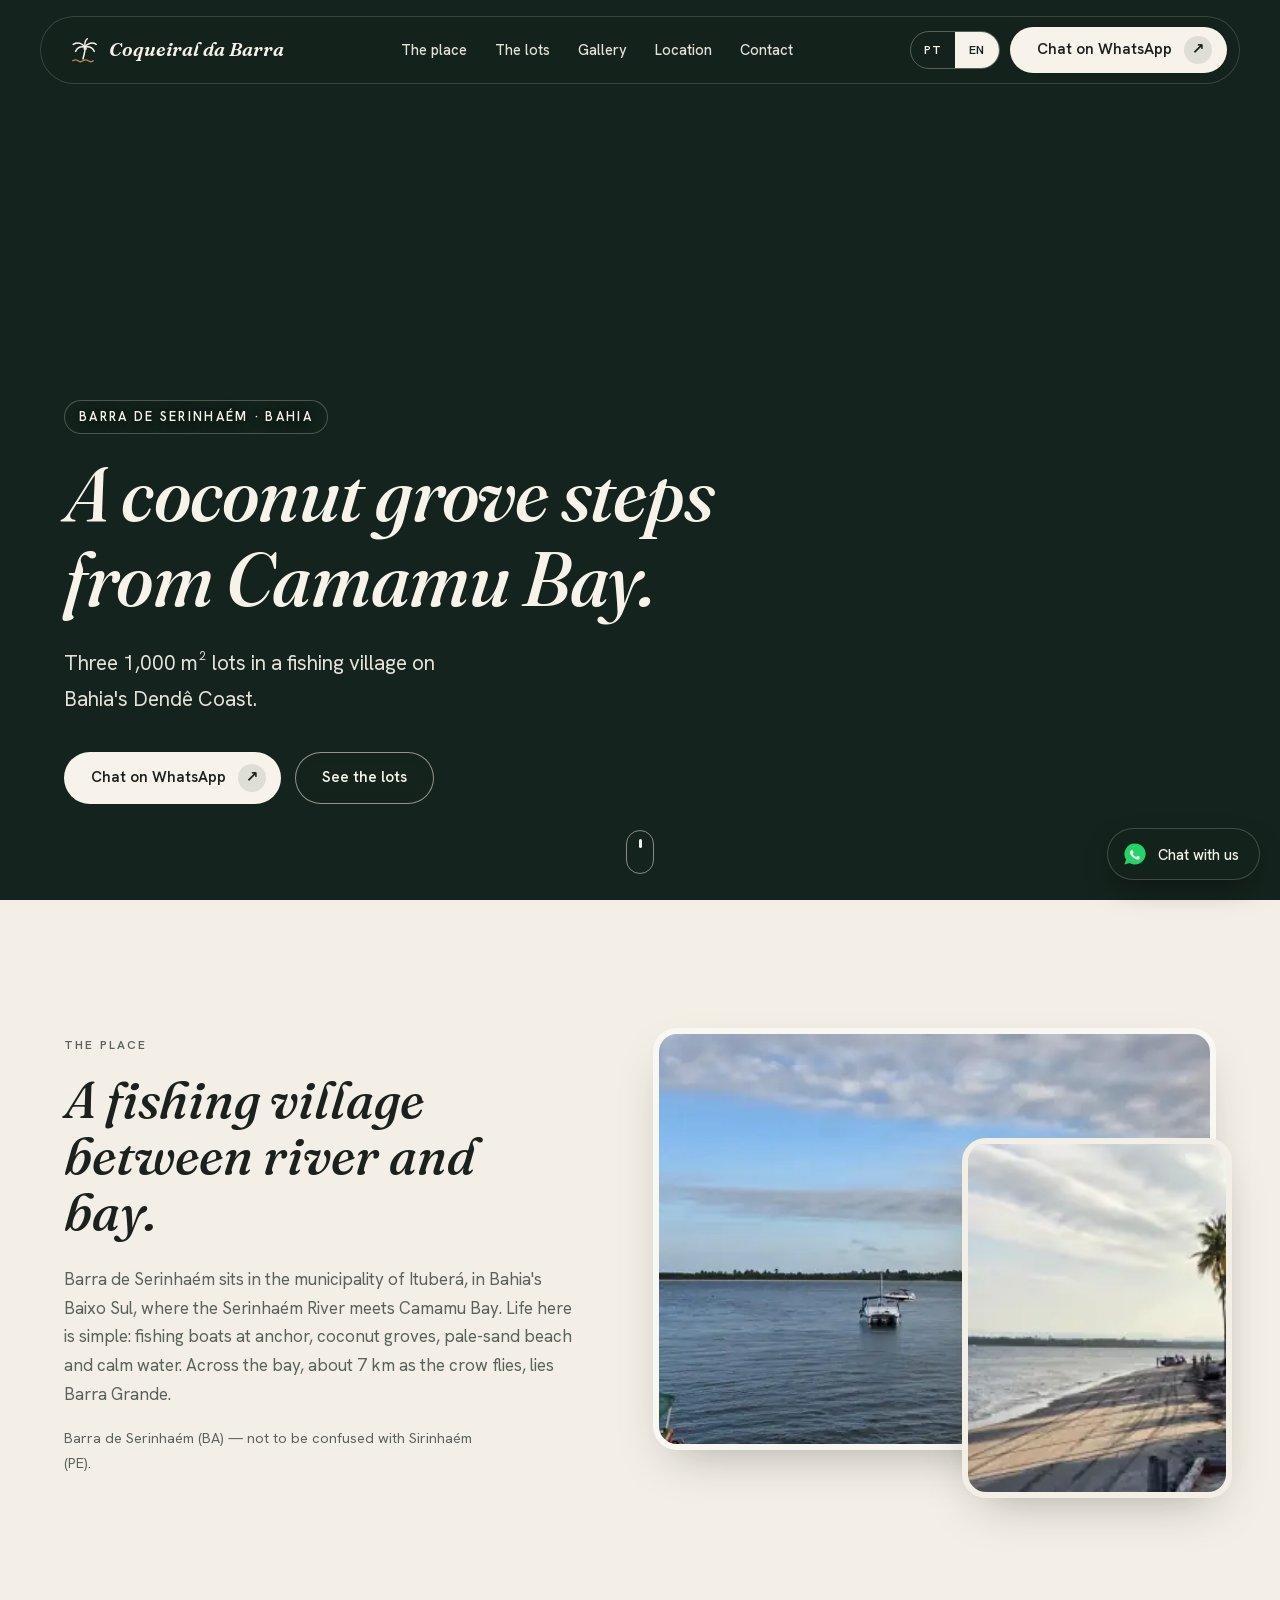
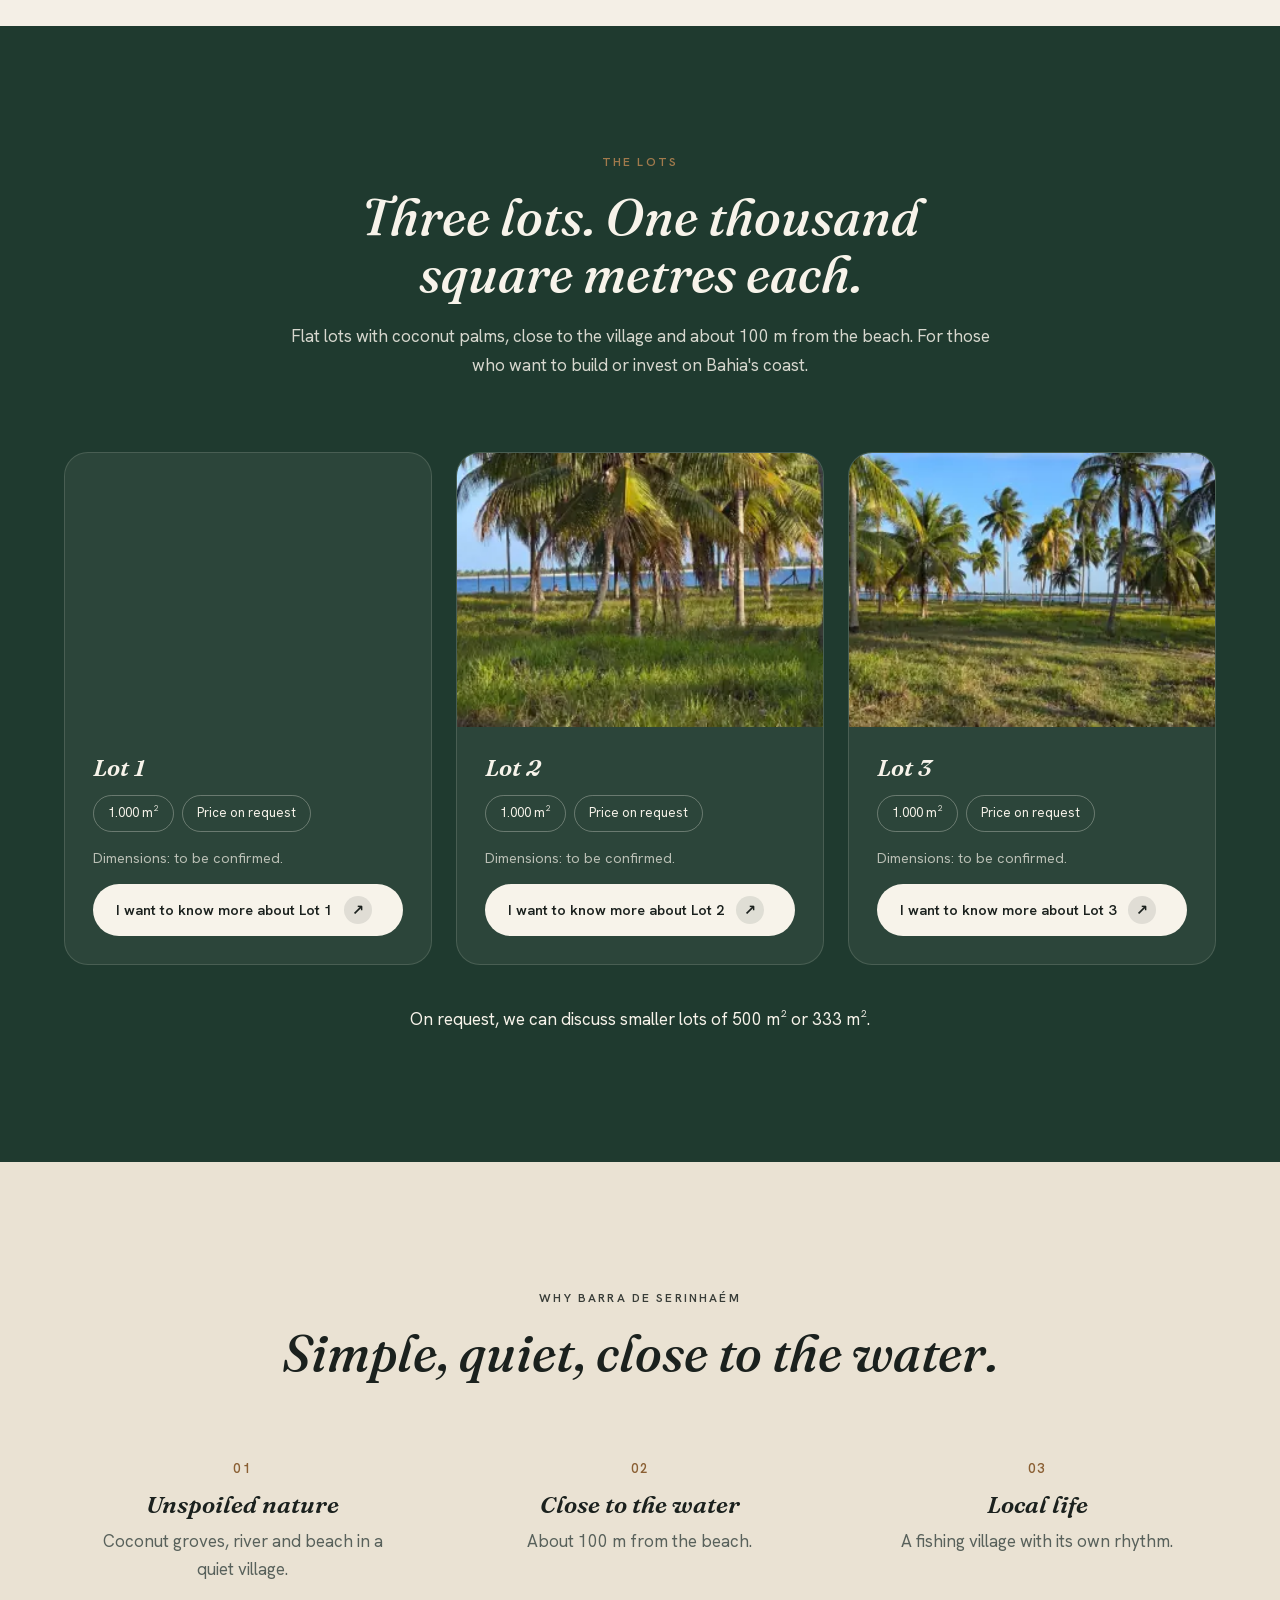
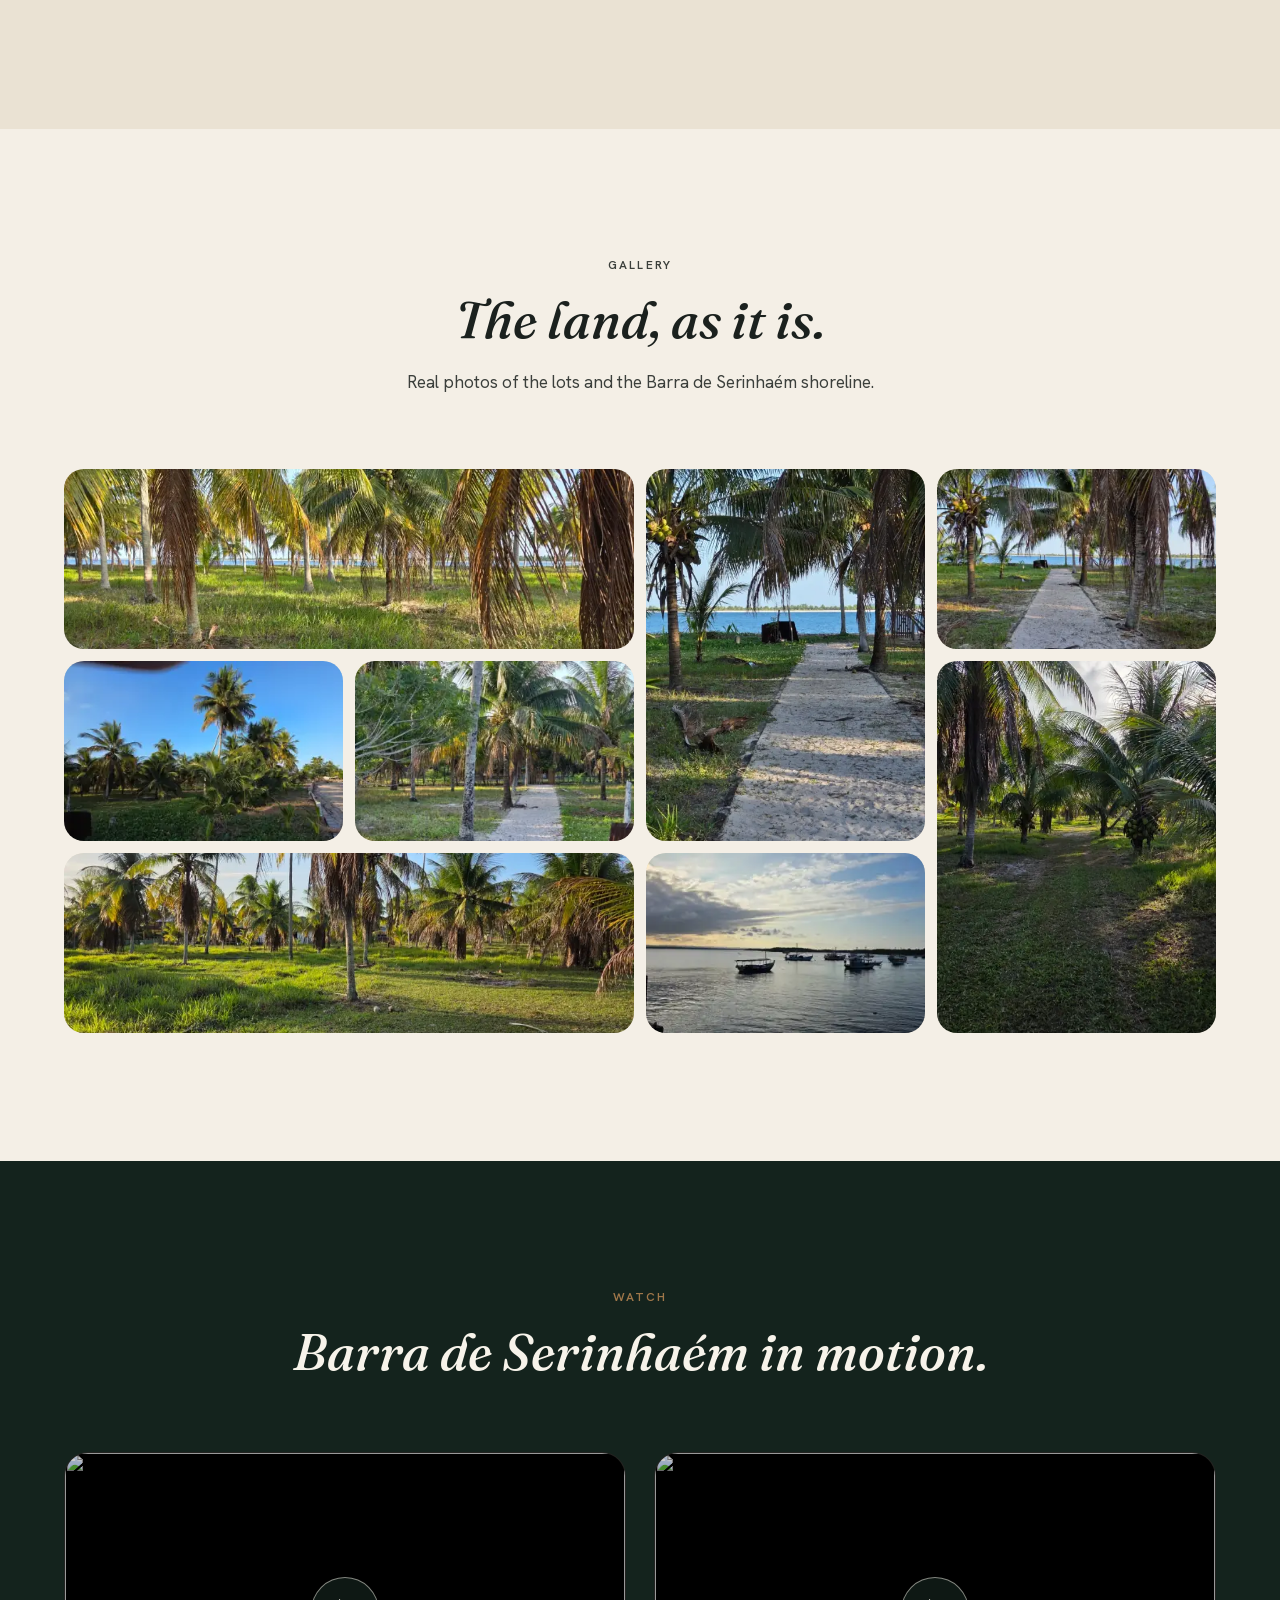
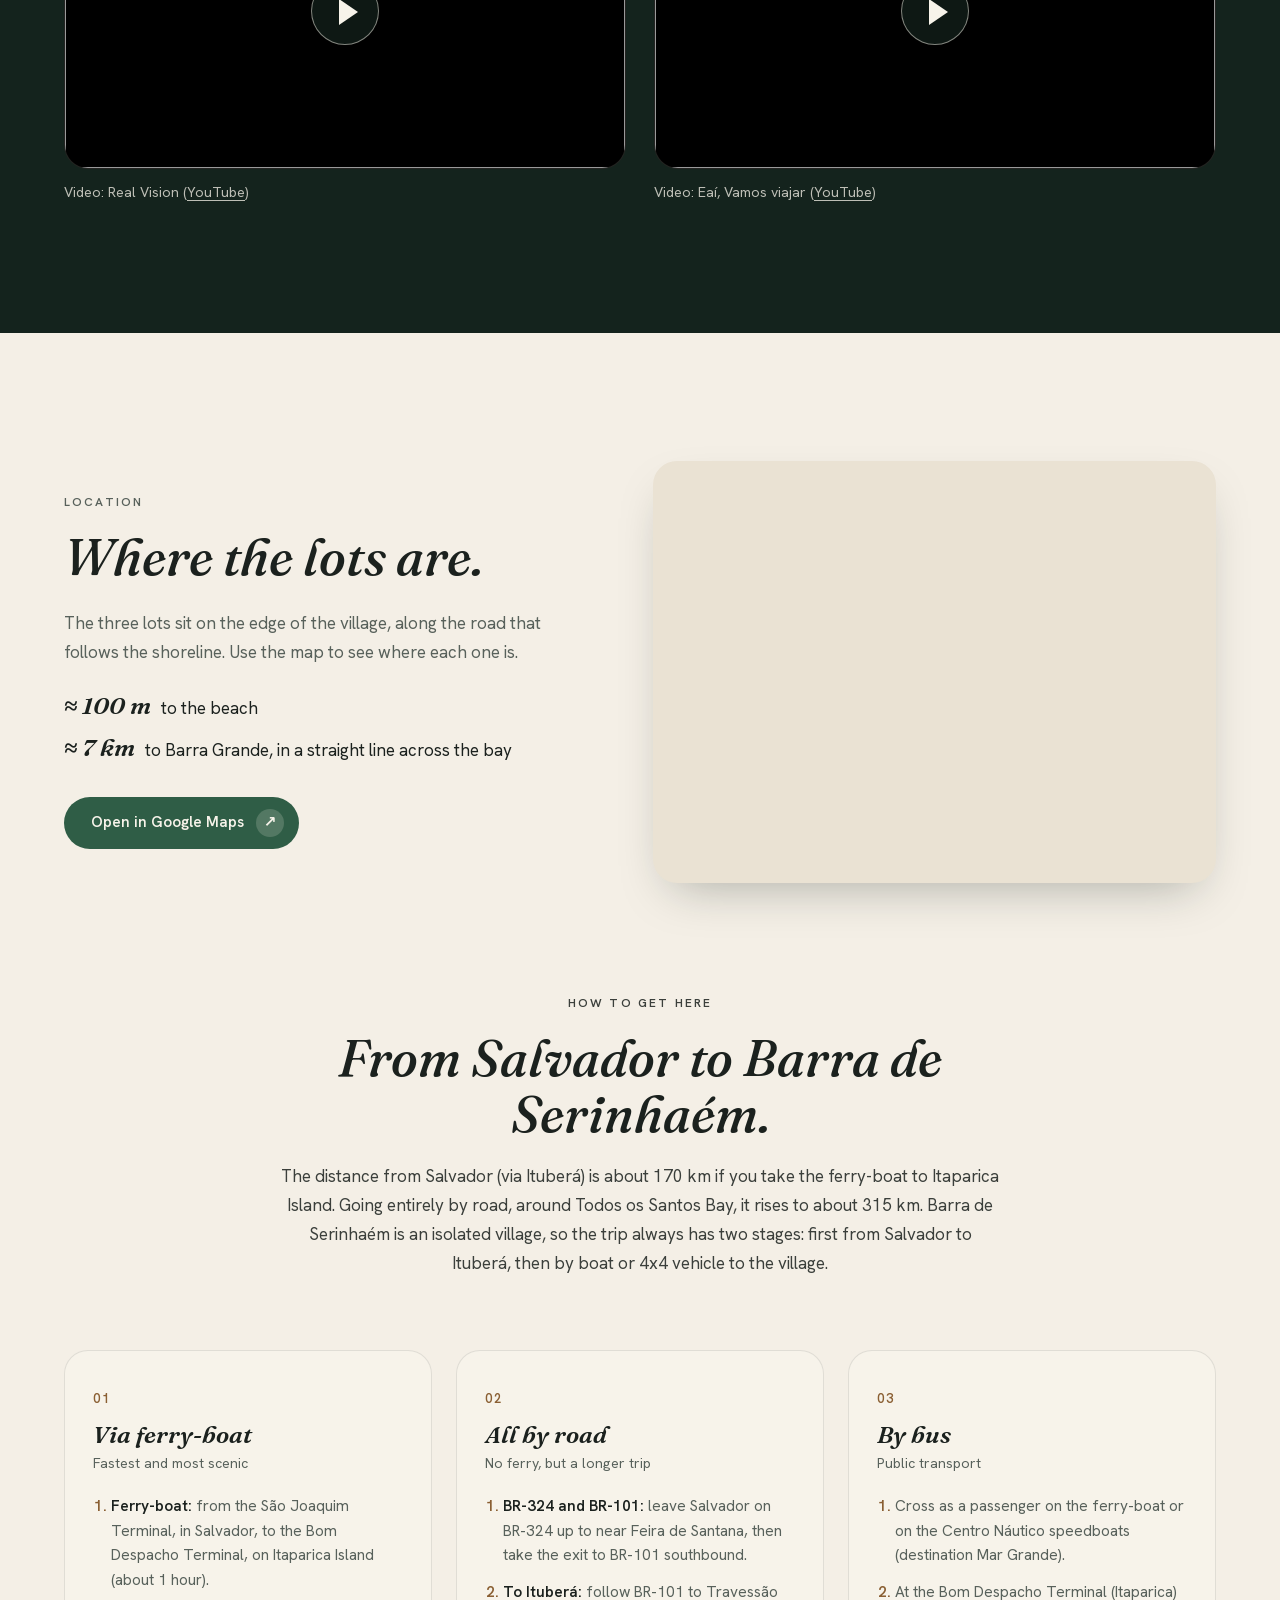
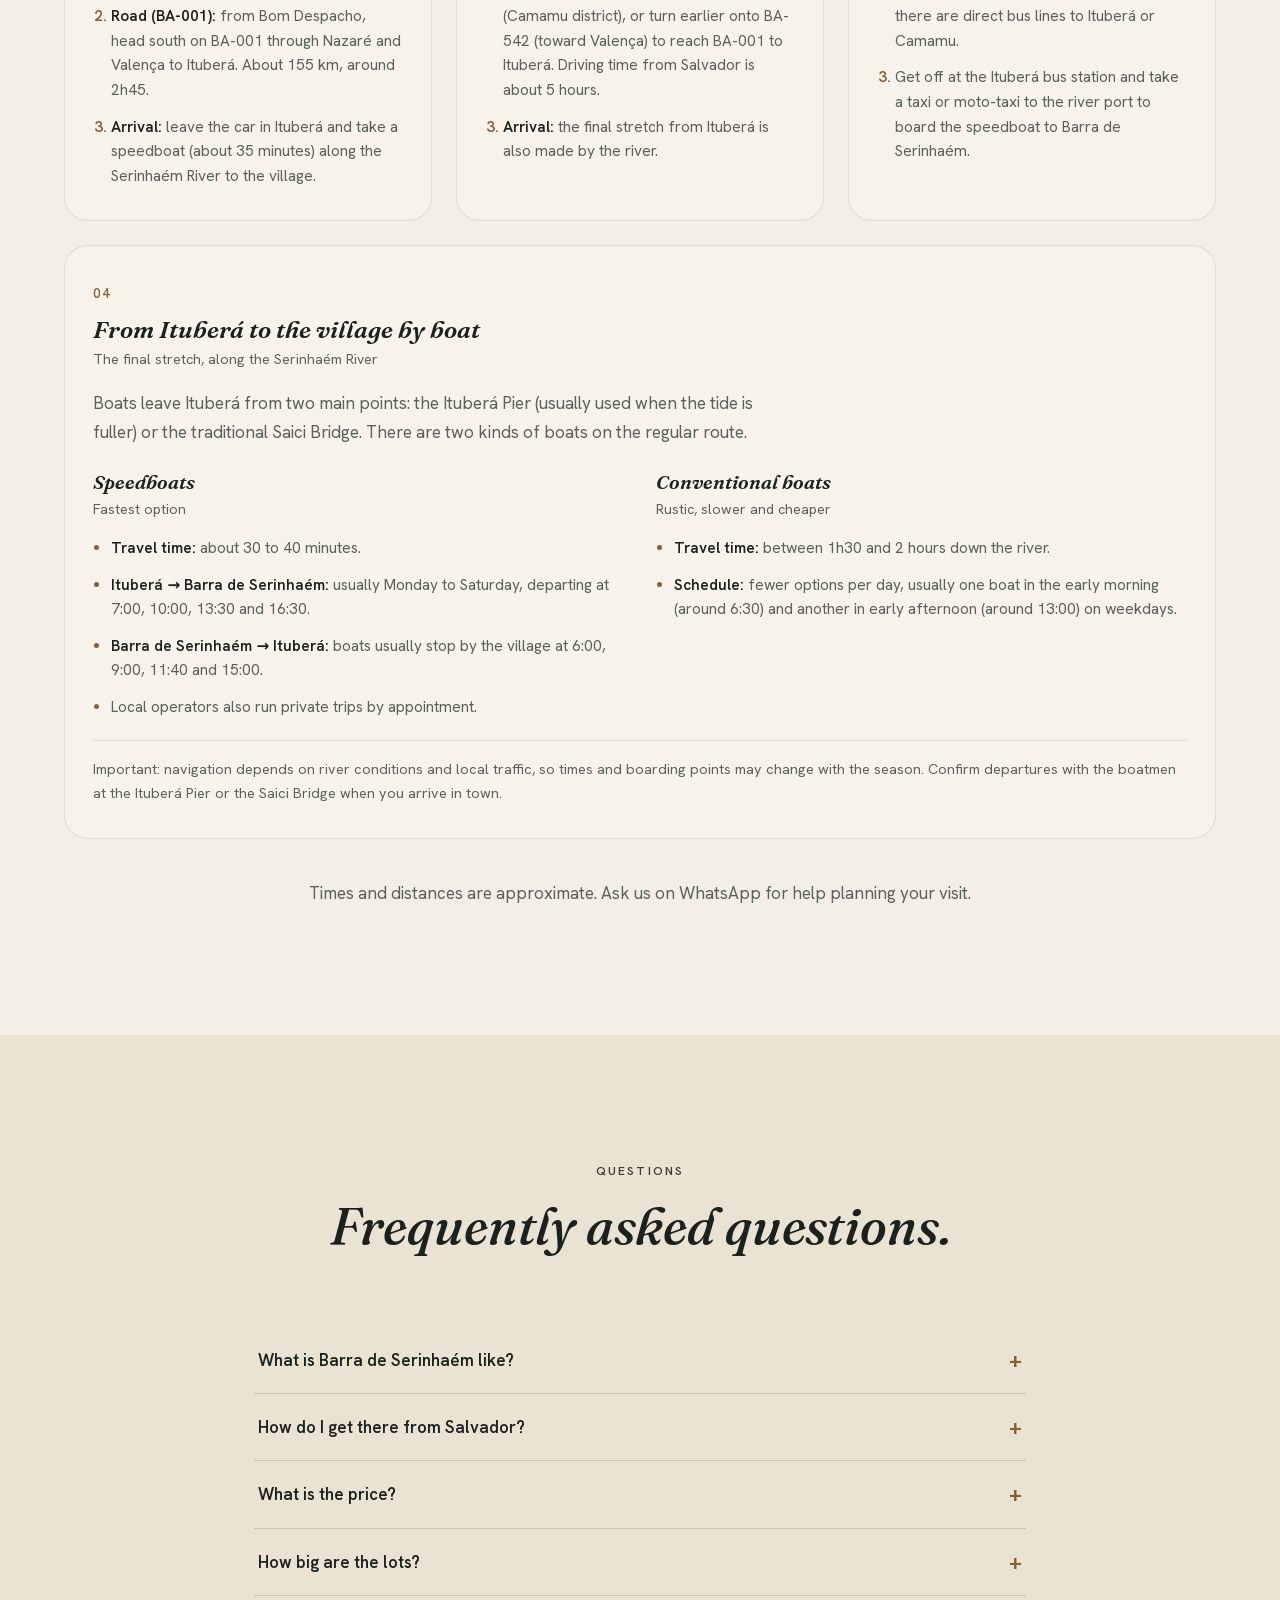
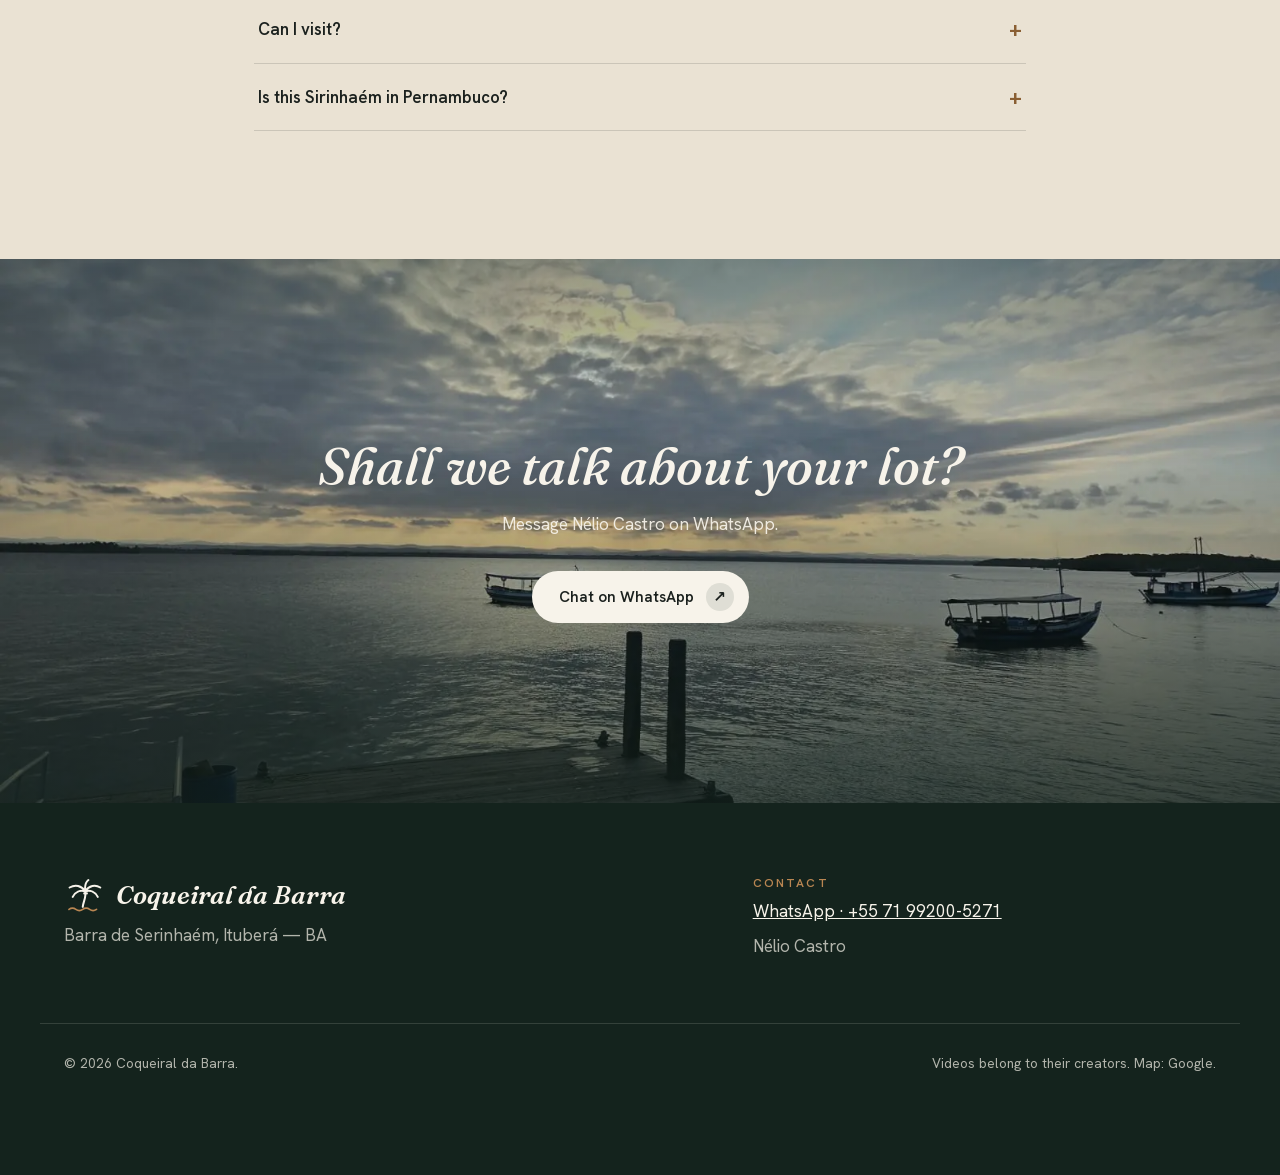
==== commit 556d6bca: "Desempenho, cartão de barco em Como chegar e favicon quadrado - Fontes hospedadas em public/fonts (s" ====
--- a/public/index.html
+++ b/public/index.html
@@ -17,9 +17,7 @@
 <link rel="icon" href="/favicon.svg" type="image/svg+xml">
 <link rel="apple-touch-icon" href="/brand/apple-touch-icon.png">
 <link rel="manifest" href="/site.webmanifest">
-<link rel="preconnect" href="https://fonts.googleapis.com">
-<link rel="preconnect" href="https://fonts.gstatic.com" crossorigin>
-<link href="https://fonts.googleapis.com/css2?family=Fraunces:ital,opsz,wght@1,9..144,500;1,9..144,600&family=Hanken+Grotesk:wght@400;500;600&display=swap" rel="stylesheet">
+<link rel="preload" href="fonts/fraunces-italic-500-600.woff2" as="font" type="font/woff2" crossorigin>
 <link rel="stylesheet" href="css/styles.css">
 <script type="application/ld+json">
 {"@context":"https://schema.org","@type":"WebSite","name":"Coqueiral da Barra","inLanguage":["pt-BR","en"],"description":"Três lotes de 1.000 m² em Barra de Serinhaém, Ituberá (BA)."}
@@ -55,19 +53,21 @@
 <section class="hero" aria-labelledby="h-hero">
   <div class="hero-slides" aria-hidden="true">
     <picture class="slide s1">
-      <source media="(max-width:700px)" type="image/webp" srcset="imagens-site/hero-mobile-480.webp 480w, imagens-site/hero-mobile-739.webp 739w" sizes="100vw">
+      <source media="(max-width:700px)" type="image/webp" srcset="imagens-site/hero-mobile-480.webp 480w, imagens-site/hero-mobile-640.webp 640w" sizes="100vw">
       <source type="image/webp" srcset="imagens-site/hero-desktop-800.webp 800w, imagens-site/hero-desktop-1600.webp 1600w" sizes="100vw">
       <img src="imagens-site/hero-desktop.jpg" alt="" width="1600" height="739" fetchpriority="high" decoding="async">
     </picture>
+  </div>
+  <template id="hero-extra">
     <picture class="slide s2">
       <source type="image/webp" srcset="imagens-site/terreno-1-800.webp 800w, imagens-site/terreno-1-1600.webp 1600w" sizes="100vw">
-      <img src="imagens-site/terreno-1.jpg" alt="" width="1600" height="739" loading="lazy" decoding="async">
+      <img src="imagens-site/terreno-1.jpg" alt="" width="1600" height="739" decoding="async">
     </picture>
     <picture class="slide s3">
       <source type="image/webp" srcset="imagens-site/baia-entardecer-800.webp 800w, imagens-site/baia-entardecer-1600.webp 1600w" sizes="100vw">
-      <img src="imagens-site/baia-entardecer.jpg" alt="" width="1600" height="739" loading="lazy" decoding="async">
+      <img src="imagens-site/baia-entardecer.jpg" alt="" width="1600" height="739" decoding="async">
     </picture>
-  </div>
+  </template>
   <div class="hero-veil"></div>
   <div class="container hero-content">
     <p class="eyebrow" data-en="Barra de Serinhaém · Bahia">Barra de Serinhaém · Bahia</p>
@@ -92,10 +92,10 @@
     </div>
     <div class="duo reveal">
       <figure class="ph ph-a">
-        <picture><source type="image/webp" srcset="imagens-site/barcos-1-800.webp 800w, imagens-site/barcos-1-1600.webp 1600w" sizes="(max-width:900px) 90vw, 560px"><img src="imagens-site/barcos-1.jpg" alt="Barcos de pesca ancorados na baía" data-en-alt="Fishing boats anchored in the bay" width="1600" height="739" loading="lazy" decoding="async"></picture>
+        <picture><source type="image/webp" srcset="imagens-site/barcos-1-480.webp 480w, imagens-site/barcos-1-800.webp 800w, imagens-site/barcos-1-1600.webp 1600w" sizes="(max-width:900px) 90vw, 560px"><img src="imagens-site/barcos-1.jpg" alt="Barcos de pesca ancorados na baía" data-en-alt="Fishing boats anchored in the bay" width="1600" height="739" loading="lazy" decoding="async"></picture>
       </figure>
       <figure class="ph ph-b">
-        <picture><source type="image/webp" srcset="imagens-site/praia-1-800.webp 800w, imagens-site/praia-1-1600.webp 1600w" sizes="(max-width:900px) 70vw, 380px"><img src="imagens-site/praia-1.jpg" alt="Praia de areia clara com coqueiros" data-en-alt="Pale-sand beach with coconut palms" width="1600" height="739" loading="lazy" decoding="async"></picture>
+        <picture><source type="image/webp" srcset="imagens-site/praia-1-480.webp 480w, imagens-site/praia-1-800.webp 800w, imagens-site/praia-1-1600.webp 1600w" sizes="(max-width:900px) 70vw, 380px"><img src="imagens-site/praia-1.jpg" alt="Praia de areia clara com coqueiros" data-en-alt="Pale-sand beach with coconut palms" width="1600" height="739" loading="lazy" decoding="async"></picture>
       </figure>
     </div>
   </div>
@@ -111,7 +111,7 @@
     </div>
     <div class="cards">
       <article class="card reveal" data-lot="1">
-        <picture><source type="image/webp" srcset="imagens-site/terreno-1-800.webp 800w, imagens-site/terreno-1-1600.webp 1600w" sizes="(max-width:900px) 90vw, 380px"><img src="imagens-site/terreno-1.jpg" alt="Coqueiral do terreno com a baía ao fundo" data-en-alt="Coconut grove on the land with the bay behind" width="1600" height="739" loading="lazy" decoding="async"></picture>
+        <picture><source type="image/webp" srcset="imagens-site/terreno-1-480.webp 480w, imagens-site/terreno-1-800.webp 800w, imagens-site/terreno-1-1600.webp 1600w" sizes="(max-width:900px) 92vw, 380px"><img src="imagens-site/terreno-1.jpg" alt="Coqueiral do terreno com a baía ao fundo" data-en-alt="Coconut grove on the land with the bay behind" width="1600" height="739" loading="lazy" decoding="async"></picture>
         <div class="card-body">
           <h3 data-en="Lot 1">Lote 1</h3>
           <ul class="chips"><li>1.000 m²</li><li data-en="Price on request">Preço sob consulta</li></ul>
@@ -120,7 +120,7 @@
         </div>
       </article>
       <article class="card reveal" data-lot="2">
-        <picture><source type="image/webp" srcset="imagens-site/terreno-2-800.webp 800w, imagens-site/terreno-2-1600.webp 1600w" sizes="(max-width:900px) 90vw, 380px"><img src="imagens-site/terreno-2.jpg" alt="Terreno plano entre coqueiros, com a água ao fundo" data-en-alt="Flat land among coconut palms, with water behind" width="1600" height="739" loading="lazy" decoding="async"></picture>
+        <picture><source type="image/webp" srcset="imagens-site/terreno-2-480.webp 480w, imagens-site/terreno-2-800.webp 800w, imagens-site/terreno-2-1600.webp 1600w" sizes="(max-width:900px) 92vw, 380px"><img src="imagens-site/terreno-2.jpg" alt="Terreno plano entre coqueiros, com a água ao fundo" data-en-alt="Flat land among coconut palms, with water behind" width="1600" height="739" loading="lazy" decoding="async"></picture>
         <div class="card-body">
           <h3 data-en="Lot 2">Lote 2</h3>
           <ul class="chips"><li>1.000 m²</li><li data-en="Price on request">Preço sob consulta</li></ul>
@@ -129,7 +129,7 @@
         </div>
       </article>
       <article class="card reveal" data-lot="3">
-        <picture><source type="image/webp" srcset="imagens-site/terreno-3-800.webp 800w, imagens-site/terreno-3-1600.webp 1600w" sizes="(max-width:900px) 90vw, 380px"><img src="imagens-site/terreno-3.jpg" alt="Grama e coqueiros com a baía no horizonte" data-en-alt="Grass and palms with the bay on the horizon" width="1600" height="739" loading="lazy" decoding="async"></picture>
+        <picture><source type="image/webp" srcset="imagens-site/terreno-3-480.webp 480w, imagens-site/terreno-3-800.webp 800w, imagens-site/terreno-3-1600.webp 1600w" sizes="(max-width:900px) 92vw, 380px"><img src="imagens-site/terreno-3.jpg" alt="Grama e coqueiros com a baía no horizonte" data-en-alt="Grass and palms with the bay on the horizon" width="1600" height="739" loading="lazy" decoding="async"></picture>
         <div class="card-body">
           <h3 data-en="Lot 3">Lote 3</h3>
           <ul class="chips"><li>1.000 m²</li><li data-en="Price on request">Preço sob consulta</li></ul>
@@ -166,14 +166,14 @@
       <p data-en="Real photos of the lots and the Barra de Serinhaém shoreline.">Fotos reais dos terrenos e da orla de Barra de Serinhaém.</p>
     </div>
     <div class="gallery reveal">
-      <button class="g w2" type="button" data-full="imagens-site/pano-1-1600.webp"><picture><source type="image/webp" srcset="imagens-site/pano-1-800.webp"><img src="imagens-site/pano-1.jpg" alt="Coqueiral aberto do terreno" data-en-alt="Open coconut grove on the land" width="1600" height="739" loading="lazy" decoding="async"></picture></button>
+      <button class="g w2" type="button" data-full="imagens-site/pano-1-1600.webp"><picture><source type="image/webp" srcset="imagens-site/pano-1-480.webp 480w, imagens-site/pano-1-800.webp 800w" sizes="(max-width:860px) 100vw, 560px"><img src="imagens-site/pano-1.jpg" alt="Coqueiral aberto do terreno" data-en-alt="Open coconut grove on the land" width="1600" height="739" loading="lazy" decoding="async"></picture></button>
       <button class="g tall" type="button" data-full="imagens-site/vertical-1-739.webp"><picture><source type="image/webp" srcset="imagens-site/vertical-1-480.webp"><img src="imagens-site/vertical-1.jpg" alt="Trilha de areia até a baía entre coqueiros" data-en-alt="Sand path to the bay among coconut palms" width="739" height="1600" loading="lazy" decoding="async"></picture></button>
-      <button class="g" type="button" data-full="imagens-site/pano-2-1600.webp"><picture><source type="image/webp" srcset="imagens-site/pano-2-800.webp"><img src="imagens-site/pano-2.jpg" alt="Caminho de areia com a baía ao fundo" data-en-alt="Sand path with the bay behind" width="1600" height="739" loading="lazy" decoding="async"></picture></button>
-      <button class="g" type="button" data-full="imagens-site/praia-2-1600.webp"><picture><source type="image/webp" srcset="imagens-site/praia-2-800.webp"><img src="imagens-site/praia-2.jpg" alt="Orla com coqueiros e areia clara" data-en-alt="Shoreline with palms and pale sand" width="1600" height="739" loading="lazy" decoding="async"></picture></button>
-      <button class="g" type="button" data-full="imagens-site/trilha-luz-1600.webp"><picture><source type="image/webp" srcset="imagens-site/trilha-luz-800.webp"><img src="imagens-site/trilha-luz.jpg" alt="Trilha entre coqueiros na luz da tarde" data-en-alt="Trail among palms in afternoon light" width="1600" height="739" loading="lazy" decoding="async"></picture></button>
-      <button class="g w2" type="button" data-full="imagens-site/terreno-4-1600.webp"><picture><source type="image/webp" srcset="imagens-site/terreno-4-800.webp"><img src="imagens-site/terreno-4.jpg" alt="Terreno plano com coqueiros ao sol" data-en-alt="Flat land with sunlit coconut palms" width="1600" height="739" loading="lazy" decoding="async"></picture></button>
+      <button class="g" type="button" data-full="imagens-site/pano-2-1600.webp"><picture><source type="image/webp" srcset="imagens-site/pano-2-480.webp 480w, imagens-site/pano-2-800.webp 800w" sizes="(max-width:860px) 50vw, 340px"><img src="imagens-site/pano-2.jpg" alt="Caminho de areia com a baía ao fundo" data-en-alt="Sand path with the bay behind" width="1600" height="739" loading="lazy" decoding="async"></picture></button>
+      <button class="g" type="button" data-full="imagens-site/praia-2-1600.webp"><picture><source type="image/webp" srcset="imagens-site/praia-2-480.webp 480w, imagens-site/praia-2-800.webp 800w" sizes="(max-width:860px) 50vw, 340px"><img src="imagens-site/praia-2.jpg" alt="Orla com coqueiros e areia clara" data-en-alt="Shoreline with palms and pale sand" width="1600" height="739" loading="lazy" decoding="async"></picture></button>
+      <button class="g" type="button" data-full="imagens-site/trilha-luz-1600.webp"><picture><source type="image/webp" srcset="imagens-site/trilha-luz-480.webp 480w, imagens-site/trilha-luz-800.webp 800w" sizes="(max-width:860px) 50vw, 340px"><img src="imagens-site/trilha-luz.jpg" alt="Trilha entre coqueiros na luz da tarde" data-en-alt="Trail among palms in afternoon light" width="1600" height="739" loading="lazy" decoding="async"></picture></button>
+      <button class="g w2" type="button" data-full="imagens-site/terreno-4-1600.webp"><picture><source type="image/webp" srcset="imagens-site/terreno-4-480.webp 480w, imagens-site/terreno-4-800.webp 800w" sizes="(max-width:860px) 100vw, 560px"><img src="imagens-site/terreno-4.jpg" alt="Terreno plano com coqueiros ao sol" data-en-alt="Flat land with sunlit coconut palms" width="1600" height="739" loading="lazy" decoding="async"></picture></button>
       <button class="g tall" type="button" data-full="imagens-site/vertical-2-739.webp"><picture><source type="image/webp" srcset="imagens-site/vertical-2-480.webp"><img src="imagens-site/vertical-2.jpg" alt="Trilha de areia entre coqueiros" data-en-alt="Sand trail between coconut palms" width="739" height="1600" loading="lazy" decoding="async"></picture></button>
-      <button class="g" type="button" data-full="imagens-site/barcos-2-1600.webp"><picture><source type="image/webp" srcset="imagens-site/barcos-2-800.webp"><img src="imagens-site/barcos-2.jpg" alt="Barcos na baía ao entardecer" data-en-alt="Boats in the bay at dusk" width="1600" height="739" loading="lazy" decoding="async"></picture></button>
+      <button class="g" type="button" data-full="imagens-site/barcos-2-1600.webp"><picture><source type="image/webp" srcset="imagens-site/barcos-2-480.webp 480w, imagens-site/barcos-2-800.webp 800w" sizes="(max-width:860px) 50vw, 340px"><img src="imagens-site/barcos-2.jpg" alt="Barcos na baía ao entardecer" data-en-alt="Boats in the bay at dusk" width="1600" height="739" loading="lazy" decoding="async"></picture></button>
     </div>
   </div>
 </section>
@@ -259,6 +259,38 @@
           <li data-en="Get off at the Ituberá bus station and take a taxi or moto-taxi to the river port to board the speedboat to Barra de Serinhaém.">Desça na rodoviária de Ituberá e pegue um táxi ou mototáxi até o porto fluvial para embarcar na lancha rápida rumo a Barra de Serinhaém.</li>
         </ol>
       </article>
+      <article class="step wide reveal">
+        <span class="num">04</span>
+        <h3 data-en="From Ituberá to the village by boat">De Ituberá à Barra, de barco</h3>
+        <p class="tag" data-en="The final stretch, along the Serinhaém River">A travessia final, pelo Rio Serinhaém</p>
+        <p class="lead-s" data-en="Boats leave Ituberá from two main points: the Ituberá Pier (usually used when the tide is fuller) or the traditional Saici Bridge. There are two kinds of boats on the regular route.">Os barcos saem de Ituberá por dois pontos principais: o Cais de Ituberá (normalmente usado quando a maré está mais cheia) ou a tradicional Ponte do Saici. Há duas categorias de embarcação no trajeto regular.</p>
+        <div class="crossing">
+          <div>
+            <h4 data-en="Speedboats">Lanchas rápidas</h4>
+            <p class="tag" data-en="Fastest option">A opção mais ágil</p>
+            <ul>
+              <li data-en="<strong>Travel time:</strong> about 30 to 40 minutes.">
+                <strong>Tempo de viagem:</strong> cerca de 30 a 40 minutos.</li>
+              <li data-en="<strong>Ituberá → Barra de Serinhaém:</strong> usually Monday to Saturday, departing at 7:00, 10:00, 13:30 and 16:30.">
+                <strong>Ituberá → Barra de Serinhaém:</strong> geralmente de segunda a sábado, com saídas às 07:00, 10:00, 13:30 e 16:30.</li>
+              <li data-en="<strong>Barra de Serinhaém → Ituberá:</strong> boats usually stop by the village at 6:00, 9:00, 11:40 and 15:00.">
+                <strong>Barra de Serinhaém → Ituberá:</strong> as lanchas costumam passar pela vila às 06:00, 09:00, 11:40 e 15:00.</li>
+              <li data-en="Local operators also run private trips by appointment.">Operadores locais também fazem passeios particulares sob agendamento.</li>
+            </ul>
+          </div>
+          <div>
+            <h4 data-en="Conventional boats">Barcos convencionais</h4>
+            <p class="tag" data-en="Rustic, slower and cheaper">Rústica, mais lenta e mais barata</p>
+            <ul>
+              <li data-en="<strong>Travel time:</strong> between 1h30 and 2 hours down the river.">
+                <strong>Tempo de viagem:</strong> entre 1h30 e 2 horas descendo o rio.</li>
+              <li data-en="<strong>Schedule:</strong> fewer options per day, usually one boat in the early morning (around 6:30) and another in early afternoon (around 13:00) on weekdays.">
+                <strong>Horários:</strong> menos opções ao dia; geralmente um barco no início da manhã (por volta das 06:30) e outro no começo da tarde (por volta das 13:00) em dias de semana.</li>
+            </ul>
+          </div>
+        </div>
+        <p class="note" data-en="Important: navigation depends on river conditions and local traffic, so times and boarding points may change with the season. Confirm departures with the boatmen at the Ituberá Pier or the Saici Bridge when you arrive in town.">Importante: como a navegação depende das condições do rio e do movimento local, horários e pontos de embarque podem mudar conforme a época. Confirme as saídas com os barqueiros no Cais de Ituberá ou na Ponte do Saici ao chegar à cidade.</p>
+      </article>
     </div>
     <p class="flex-note reveal" data-en="Times and distances are approximate. Ask us on WhatsApp for help planning your visit.">Tempos e distâncias são aproximados. Fale com a gente pelo WhatsApp para planejar a sua visita.</p>
   </div>
@@ -284,7 +316,7 @@
 
 <!-- 9. CTA FINAL -->
 <section id="contato" class="cta" aria-labelledby="h-cta">
-  <div class="cta-bg" aria-hidden="true"><picture><source type="image/webp" srcset="imagens-site/baia-entardecer-800.webp 800w, imagens-site/baia-entardecer-1600.webp 1600w" sizes="100vw"><img src="imagens-site/baia-entardecer.jpg" alt="" width="1600" height="739" loading="lazy" decoding="async"></picture></div>
+  <div class="cta-bg" aria-hidden="true"><picture><source type="image/webp" srcset="imagens-site/baia-entardecer-480.webp 480w, imagens-site/baia-entardecer-800.webp 800w, imagens-site/baia-entardecer-1600.webp 1600w" sizes="100vw"><img src="imagens-site/baia-entardecer.jpg" alt="" width="1600" height="739" loading="lazy" decoding="async"></picture></div>
   <div class="hero-veil"></div>
   <div class="container cta-inner reveal">
     <h2 id="h-cta" data-en="<em>Shall we talk about your lot?</em>"><em>Vamos conversar sobre o seu lote?</em></h2>
@@ -322,6 +354,6 @@
   <img alt="" id="lb-img">
 </dialog>
 
-<script src="js/main.js"></script>
+<script src="js/main.js" defer></script>
 </body>
 </html>
--- a/public/css/styles.css
+++ b/public/css/styles.css
@@ -1,3 +1,6 @@
+/* Fontes hospedadas no próprio site (latin): evita 2 conexões externas e acelera o LCP */
+@font-face{font-family:"Fraunces";font-style:italic;font-weight:500 600;font-display:swap;src:url(../fonts/fraunces-italic-500-600.woff2) format("woff2");unicode-range:U+0000-00FF,U+0131,U+0152-0153,U+02BB-02BC,U+02C6,U+02DA,U+02DC,U+0304,U+0308,U+0329,U+2000-206F,U+20AC,U+2122,U+2191,U+2193,U+2212,U+2215,U+FEFF,U+FFFD}
+@font-face{font-family:"Hanken Grotesk";font-style:normal;font-weight:400 600;font-display:swap;src:url(../fonts/hanken-grotesk-400-600.woff2) format("woff2");unicode-range:U+0000-00FF,U+0131,U+0152-0153,U+02BB-02BC,U+02C6,U+02DA,U+02DC,U+0304,U+0308,U+0329,U+2000-206F,U+20AC,U+2122,U+2191,U+2193,U+2212,U+2215,U+FEFF,U+FFFD}
 :root{
   --sand:#F4EFE6; --sand-2:#EAE2D3; --night:#14231D; --forest:#1F3A2F;
   --ink:#1B211E; --ink-2:#58615B; --ivory:#F7F3EA; --green:#2F5D46; --bay:#3E7C8C; --copper:#B98652;
@@ -64,11 +67,15 @@
 /* hero */
 .hero{position:relative;min-height:100svh;display:flex;align-items:flex-end;color:var(--ivory);overflow:hidden;background:var(--night)}
 .hero-slides,.cta-bg{position:absolute;inset:0}
-.slide{position:absolute;inset:0;opacity:0;animation:fade 21s infinite}
+.slide{position:absolute;inset:0;opacity:0}
 .slide img,.cta-bg img{width:100%;height:100%;object-fit:cover}
-.s1{opacity:1;animation-delay:0s}.s2{animation-delay:7s}.s3{animation-delay:14s}
+.s1{opacity:1}
+/* o crossfade só começa quando os slides 2 e 3 já foram carregados (classe .is-playing, via JS) */
+.is-playing .slide{animation:fade 21s infinite}
+.is-playing .s1{animation-name:fade1}
+.is-playing .s2{animation-delay:7s}
+.is-playing .s3{animation-delay:14s}
 @keyframes fade{0%{opacity:0;transform:scale(1)}6%{opacity:1}33%{opacity:1}40%{opacity:0}100%{opacity:0;transform:scale(1.06)}}
-.s1{animation-name:fade1}
 @keyframes fade1{0%{opacity:1;transform:scale(1)}33%{opacity:1}40%{opacity:0}93%{opacity:0;transform:scale(1.06)}100%{opacity:1;transform:scale(1)}}
 .hero-veil{position:absolute;inset:0;background:linear-gradient(180deg,rgba(20,35,29,.45) 0%,rgba(20,35,29,.15) 38%,rgba(20,35,29,.72) 100%)}
 .hero-content{position:relative;padding-block:140px 96px;max-width:var(--max)}
@@ -156,6 +163,14 @@
 .step ol{margin:0;padding-left:1.2em;display:grid;gap:12px;color:var(--ink-2);font-size:.96rem;line-height:1.6}
 .step li::marker{color:var(--copper-d);font-weight:600}
 .step strong{color:var(--ink)}
+.step.wide{grid-column:1/-1}
+.step .lead-s{color:var(--ink-2);max-width:70ch;margin:0 0 24px}
+.crossing{display:grid;grid-template-columns:1fr 1fr;gap:32px;margin-bottom:8px}
+.crossing h4{margin:0 0 4px;font:italic 600 1.2rem/1.2 var(--serif)}
+.crossing .tag{margin-bottom:14px}
+.crossing ul{margin:0;padding-left:1.2em;display:grid;gap:12px;color:var(--ink-2);font-size:.96rem;line-height:1.6}
+.crossing li::marker{color:var(--copper-d)}
+.step .note{margin:20px 0 0;padding-top:16px;border-top:1px solid rgba(27,33,30,.12)}
 
 /* faq */
 .faq details{border-bottom:1px solid rgba(27,33,30,.15);padding:22px 4px}
@@ -216,6 +231,7 @@
   .cards .card:last-child{grid-column:auto}
   .trio{grid-template-columns:1fr;gap:32px}
   .steps{grid-template-columns:1fr}
+  .crossing{grid-template-columns:1fr;gap:24px}
   .gallery{grid-template-columns:1fr 1fr;grid-auto-rows:150px}
   .videos{grid-template-columns:1fr}
   .foot-grid{grid-template-columns:1fr}
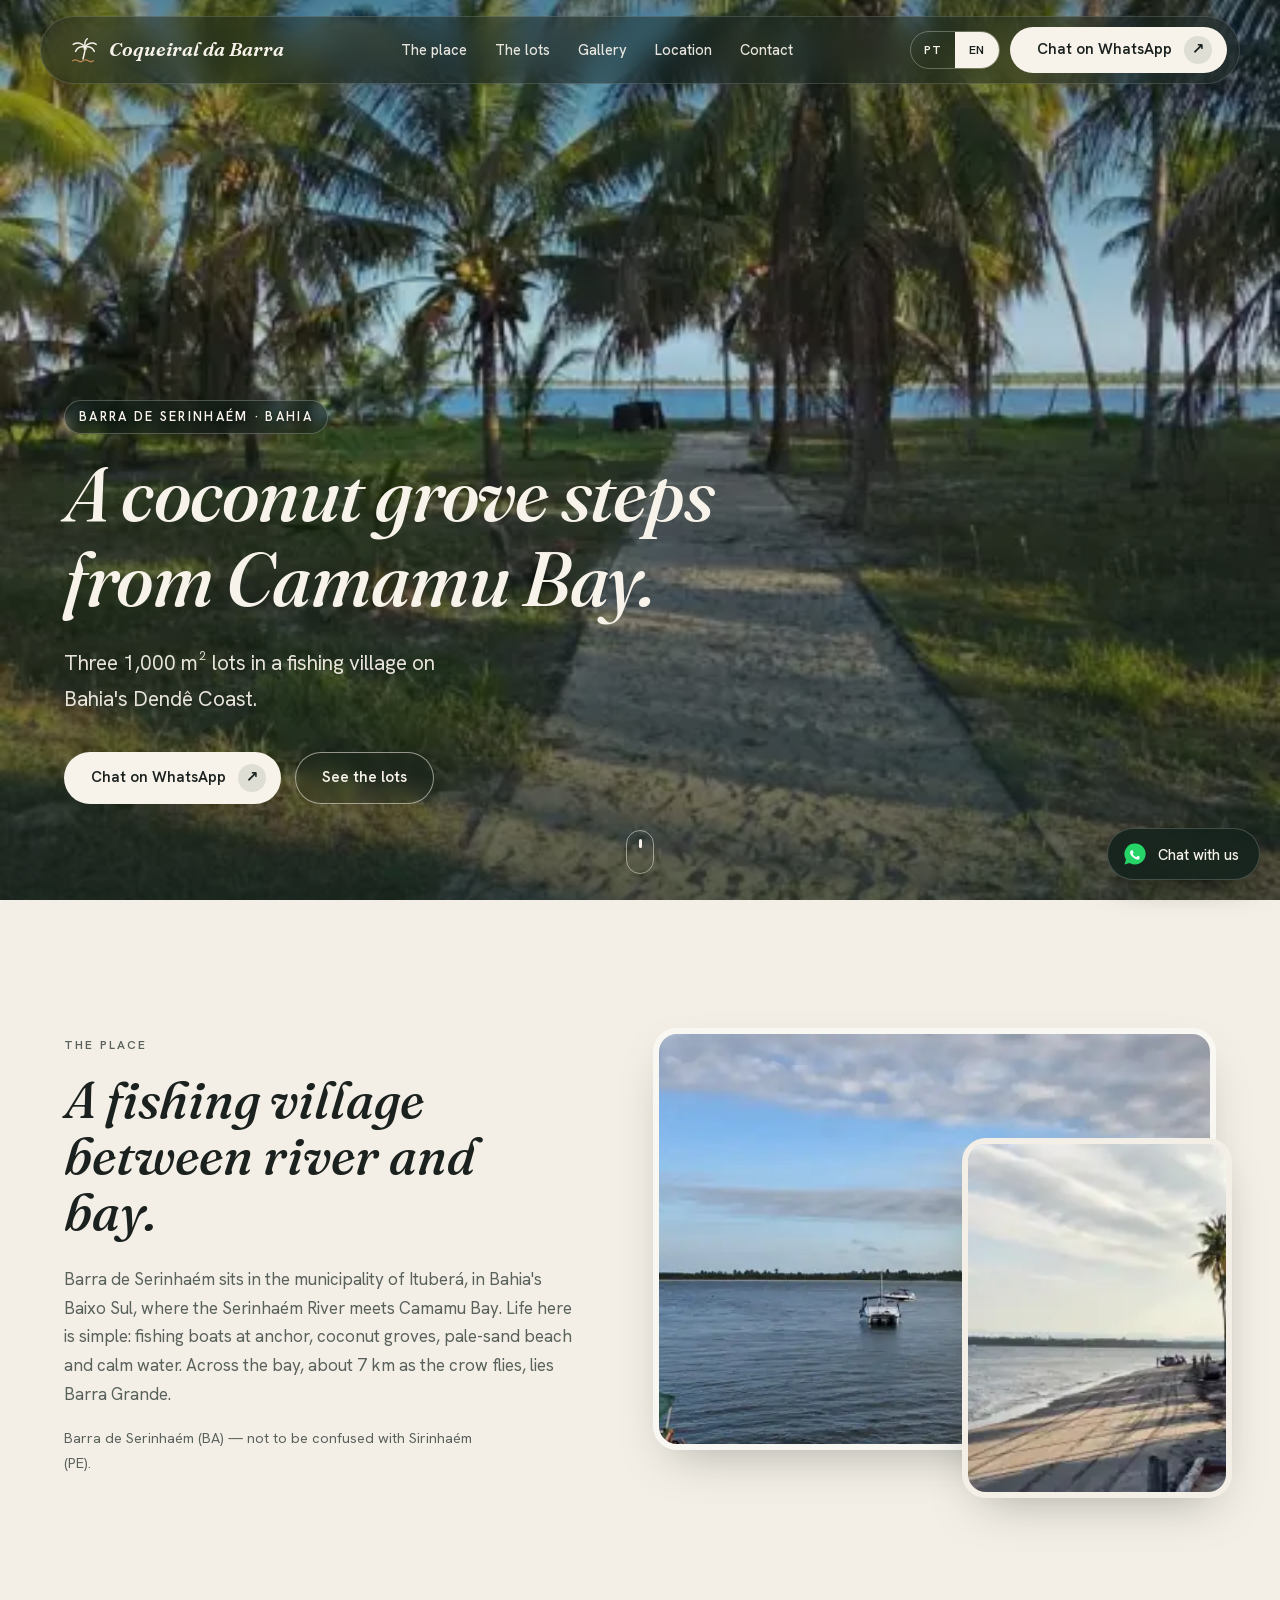
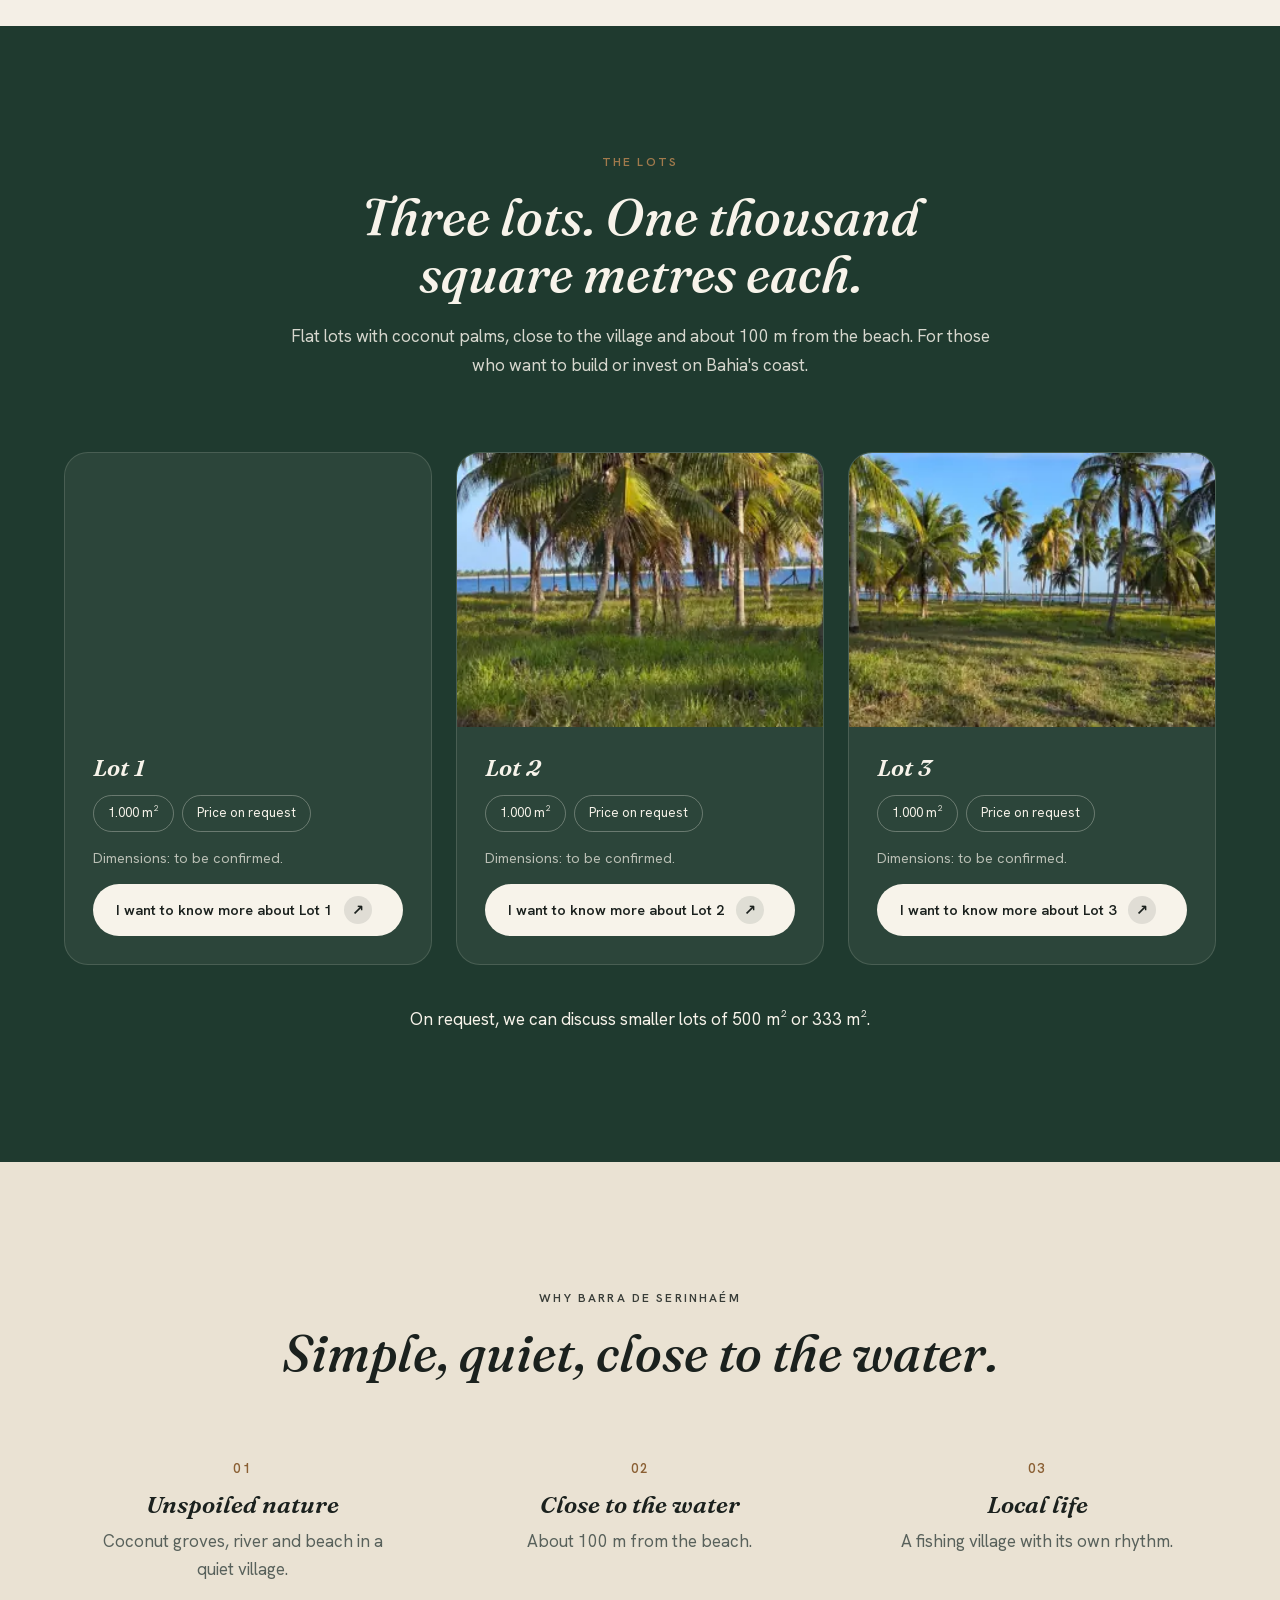
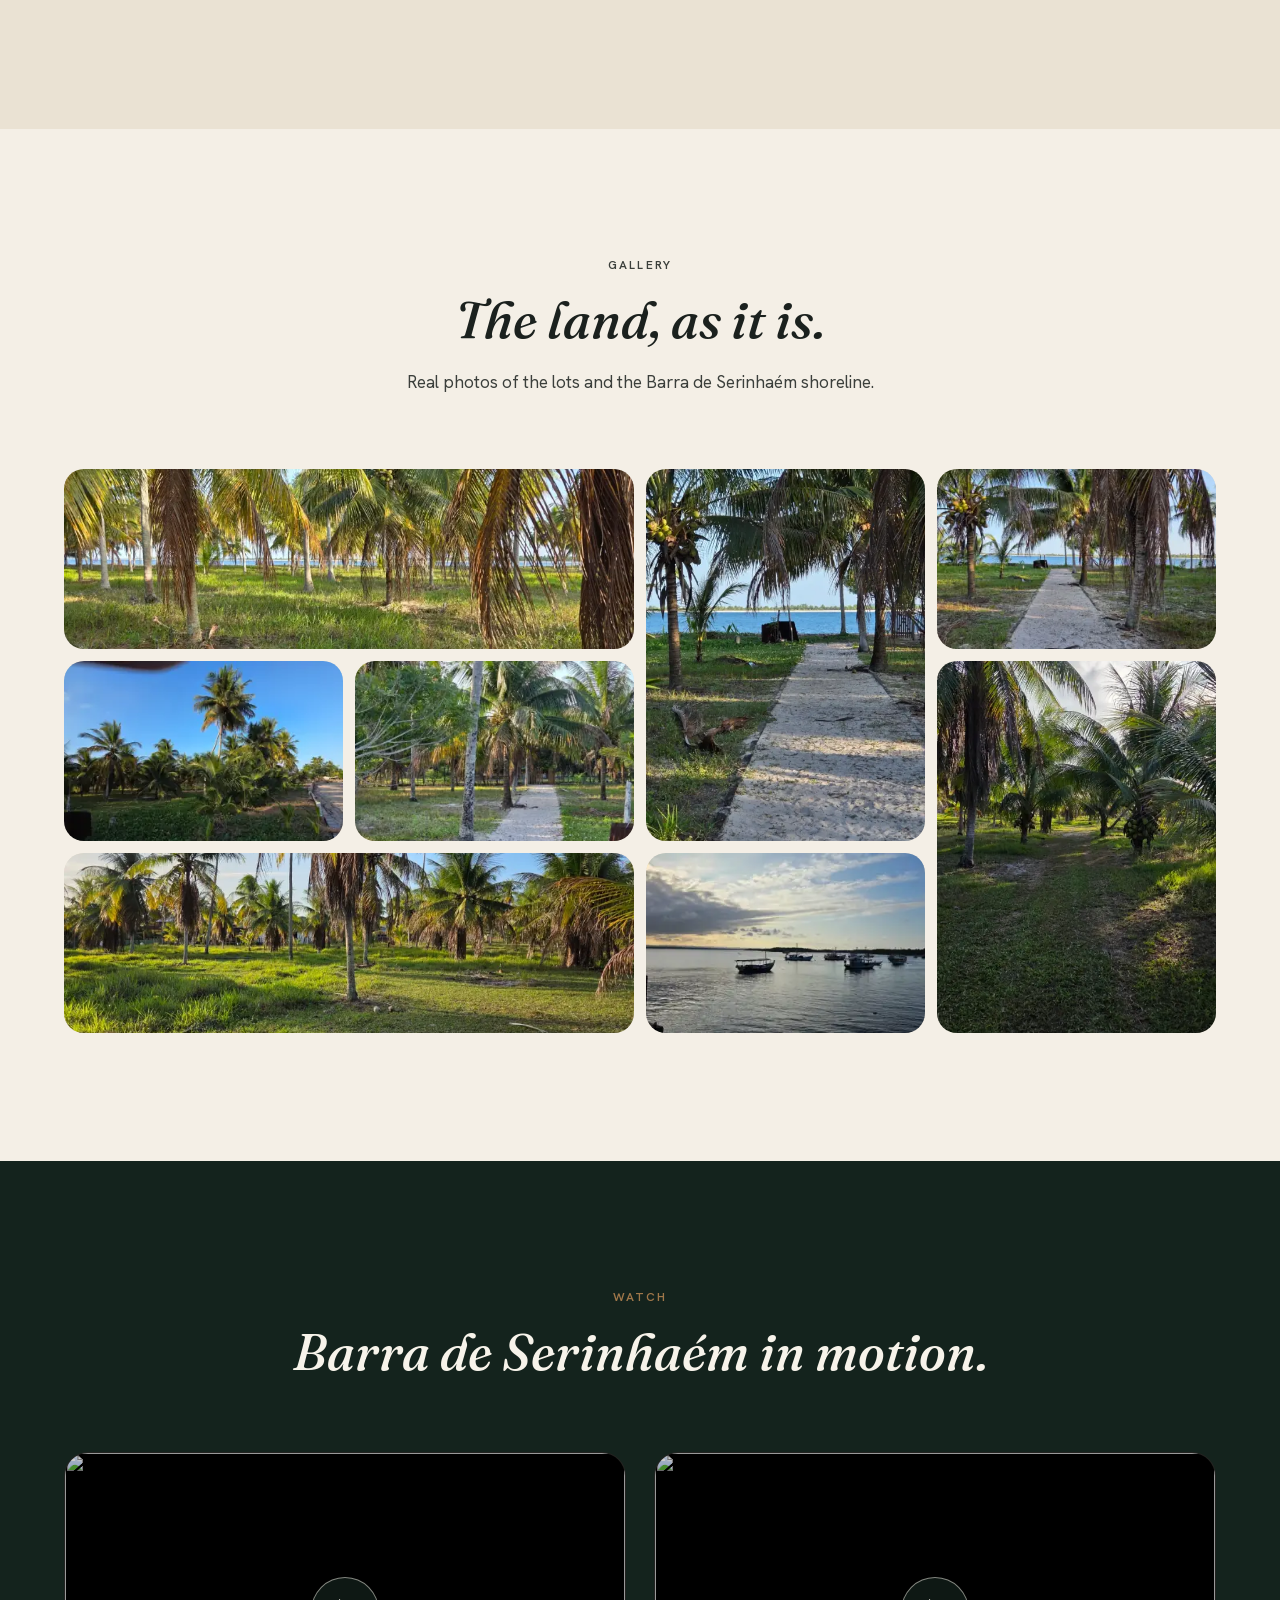
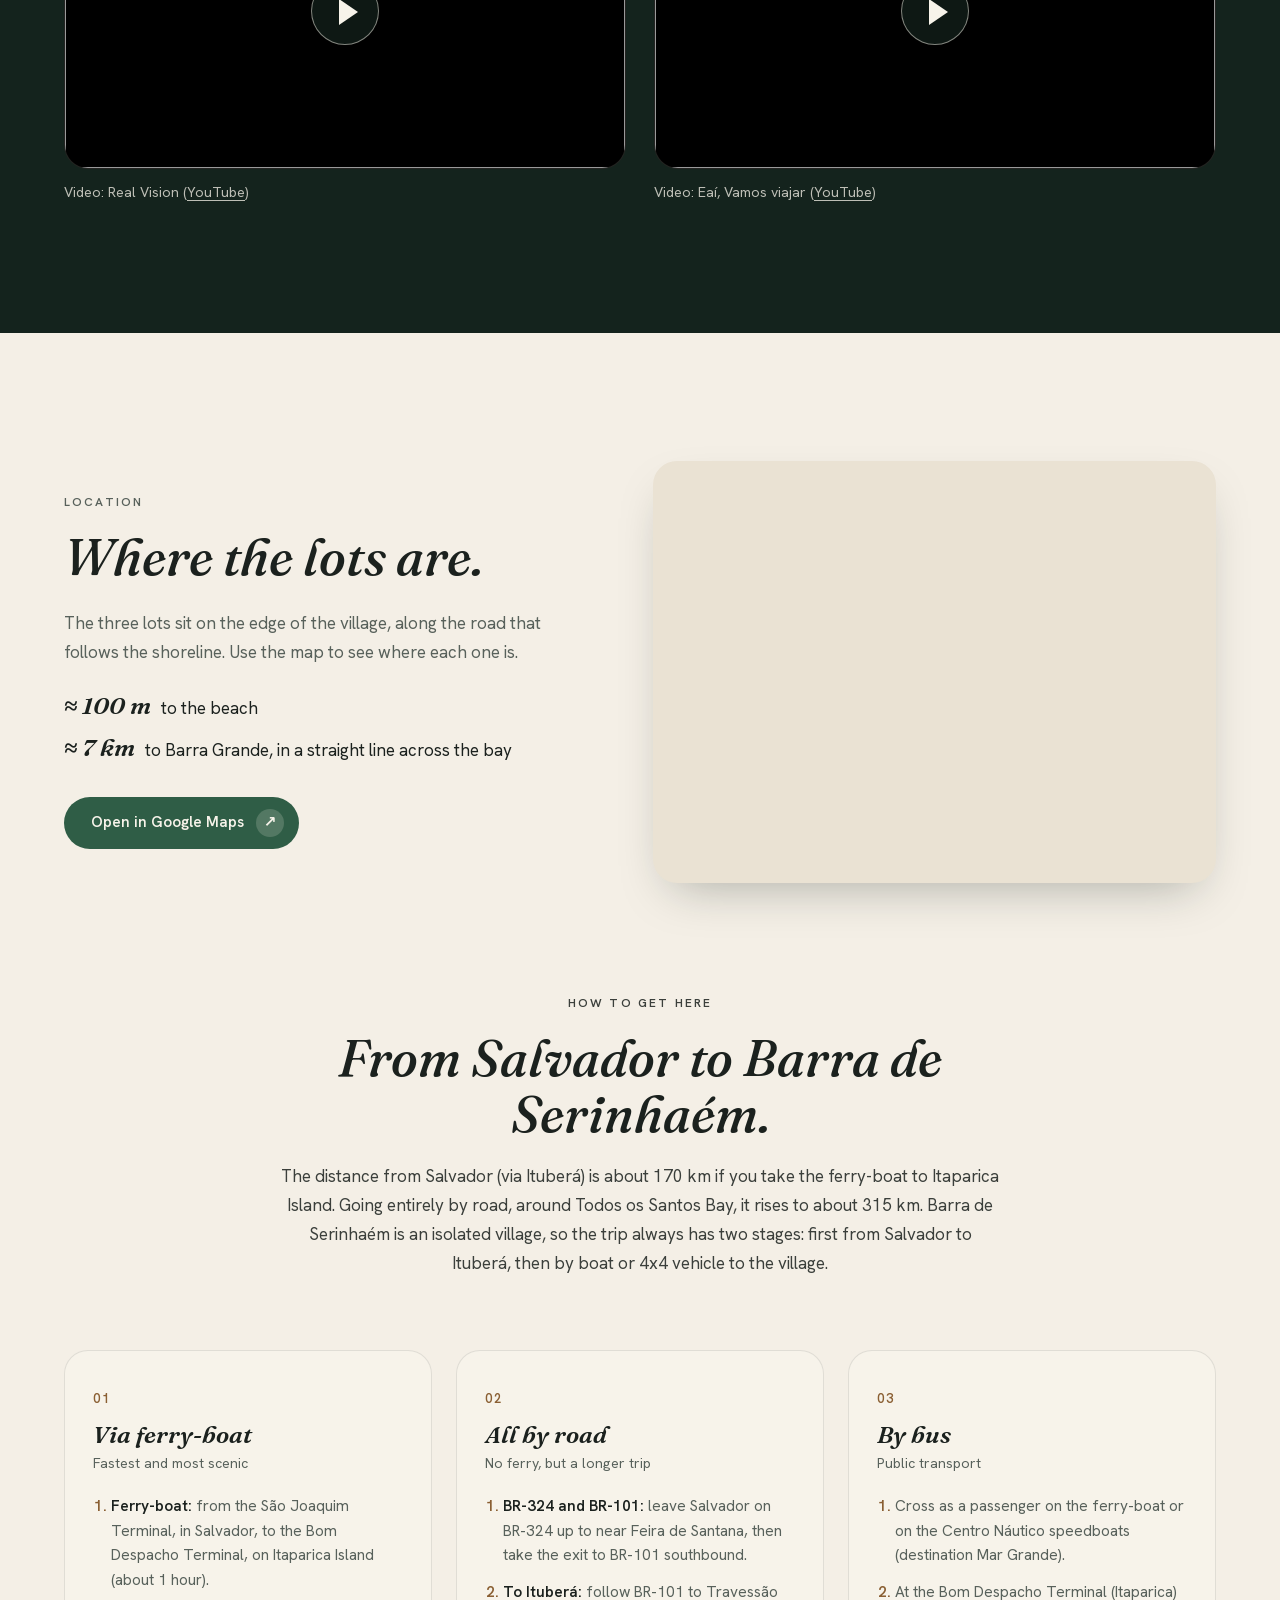
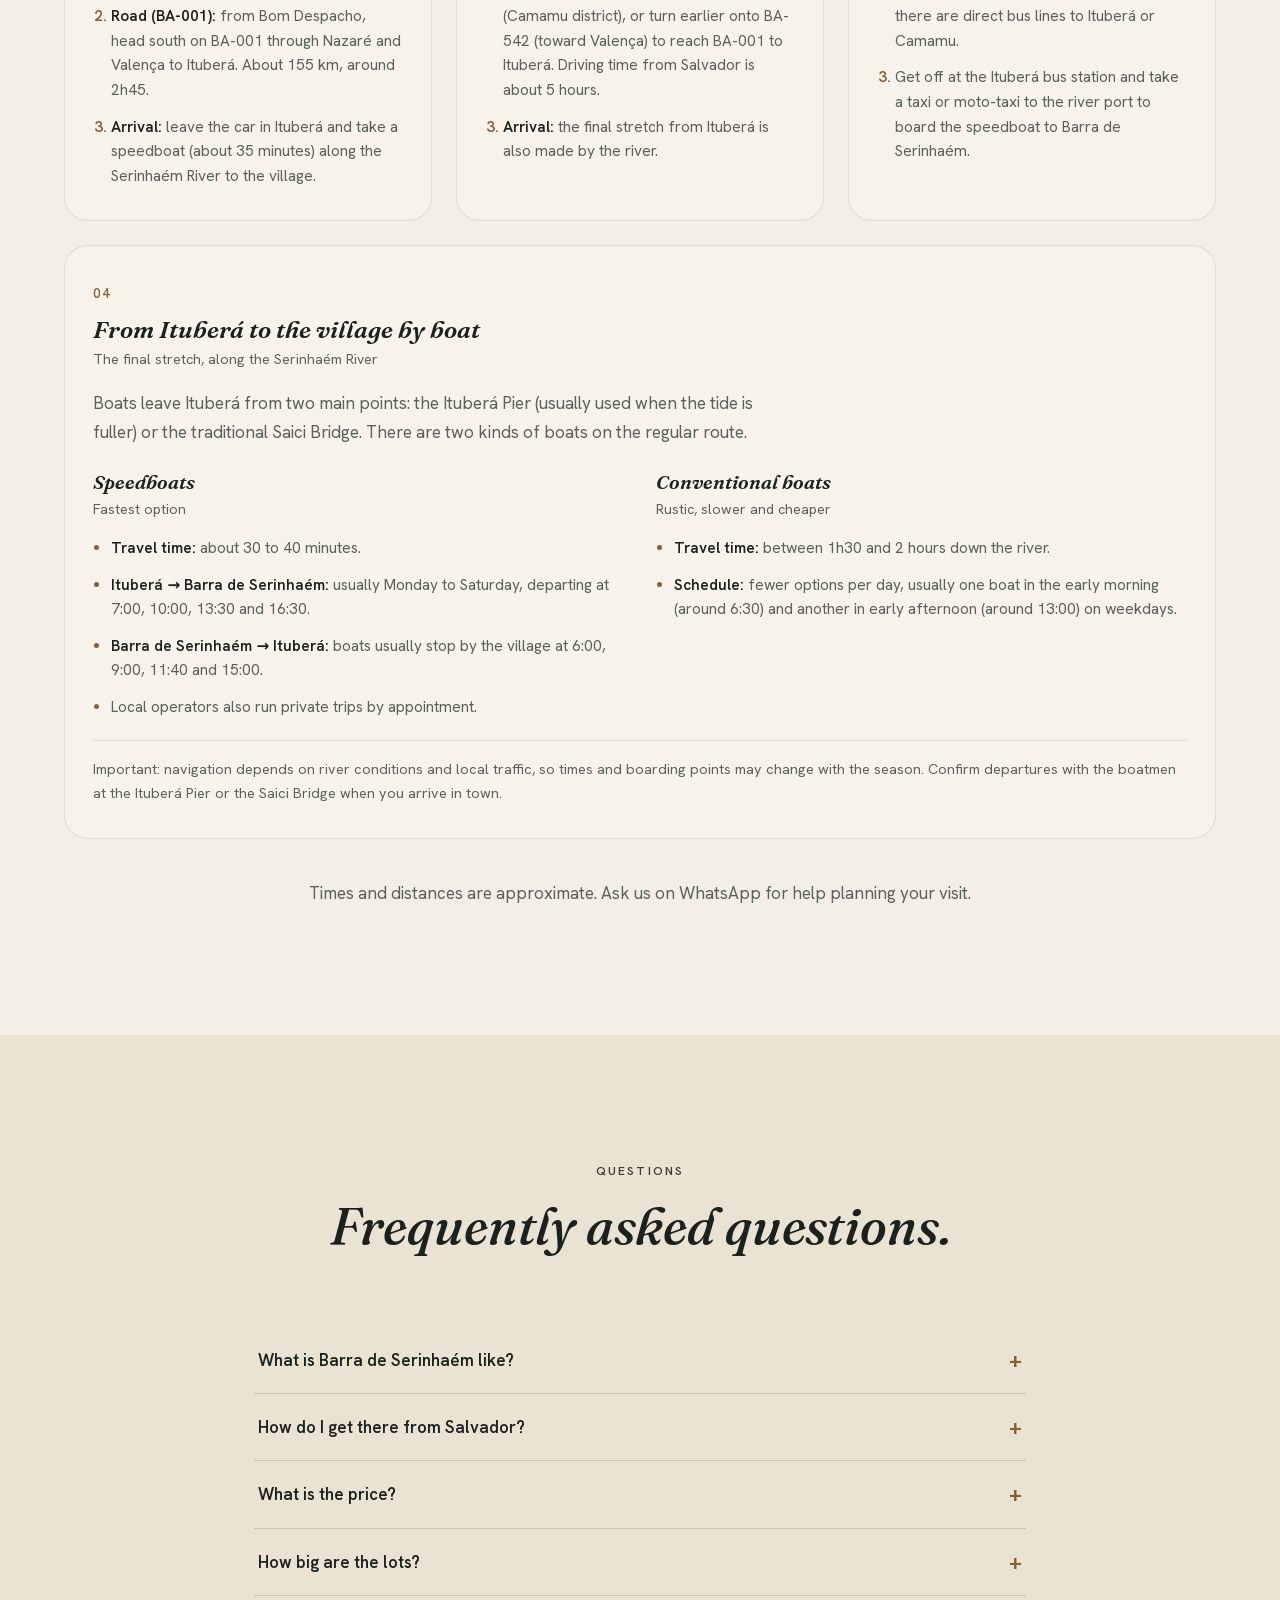
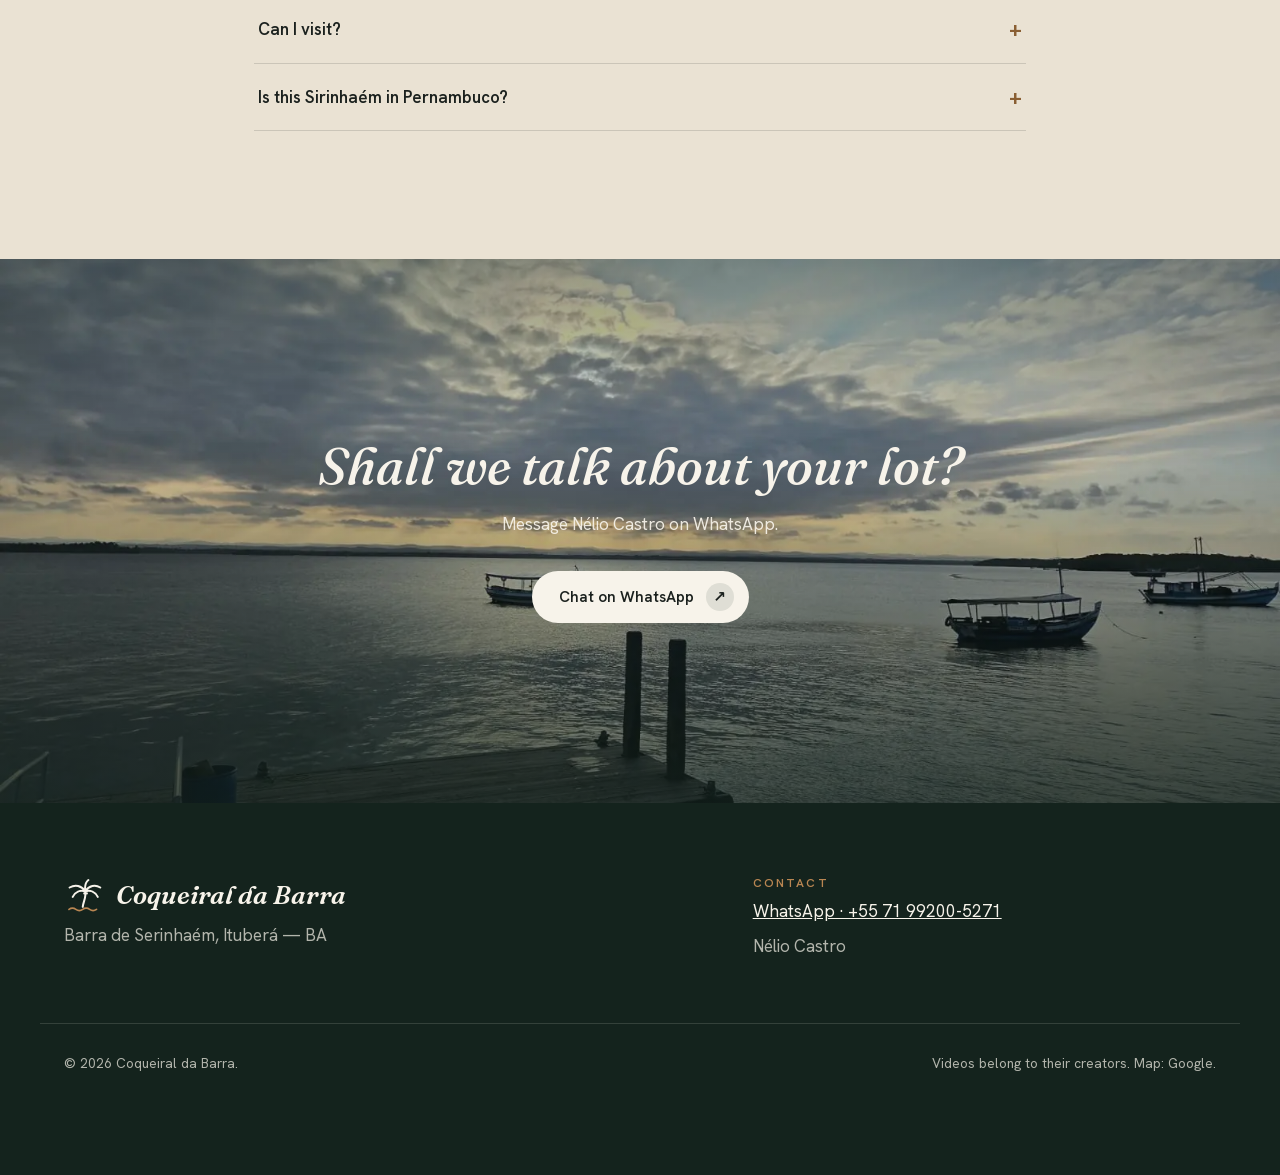
==== commit 49a9f42a: "Adiciona Vercel Web Analytics Script /_vercel/insights/script.js no index.html (sem cookies, sem pac" ====
--- a/public/index.html
+++ b/public/index.html
@@ -355,5 +355,6 @@
 </dialog>
 
 <script src="js/main.js" defer></script>
+<script defer src="/_vercel/insights/script.js"></script>
 </body>
 </html>
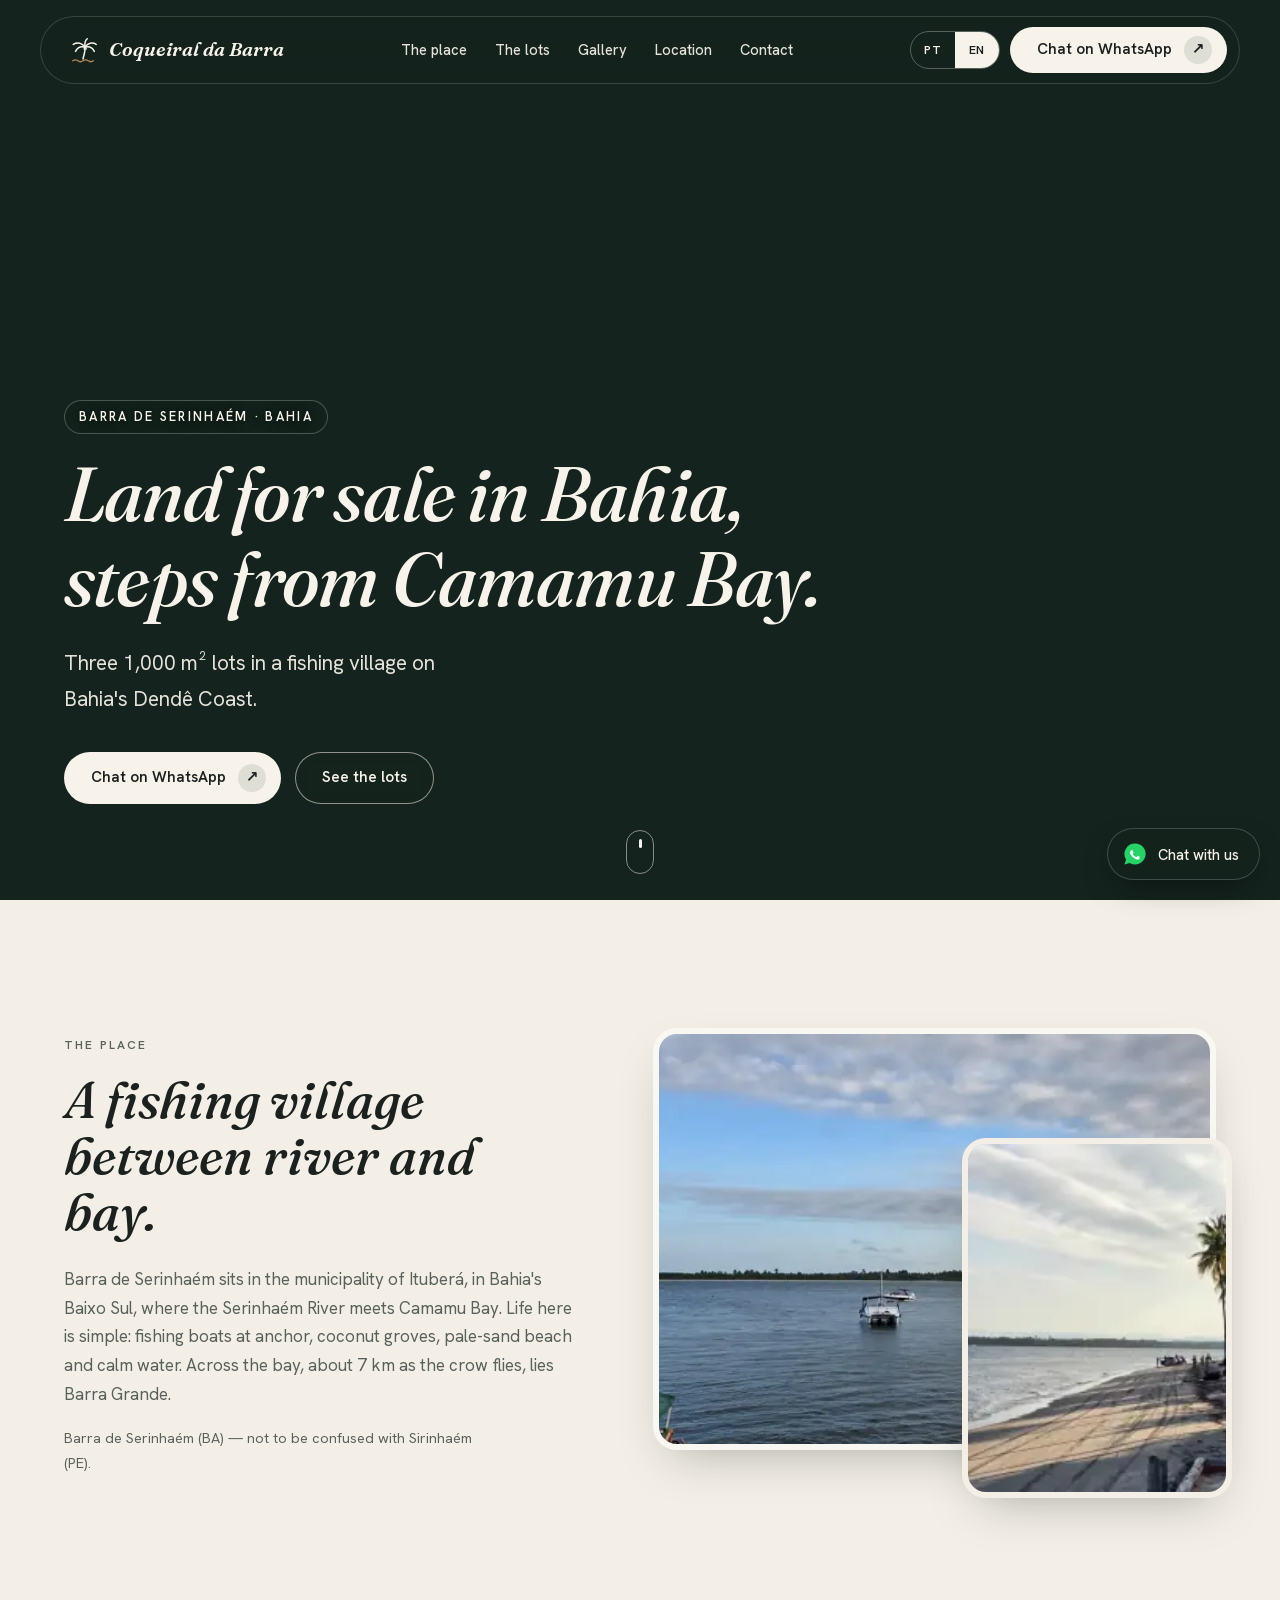
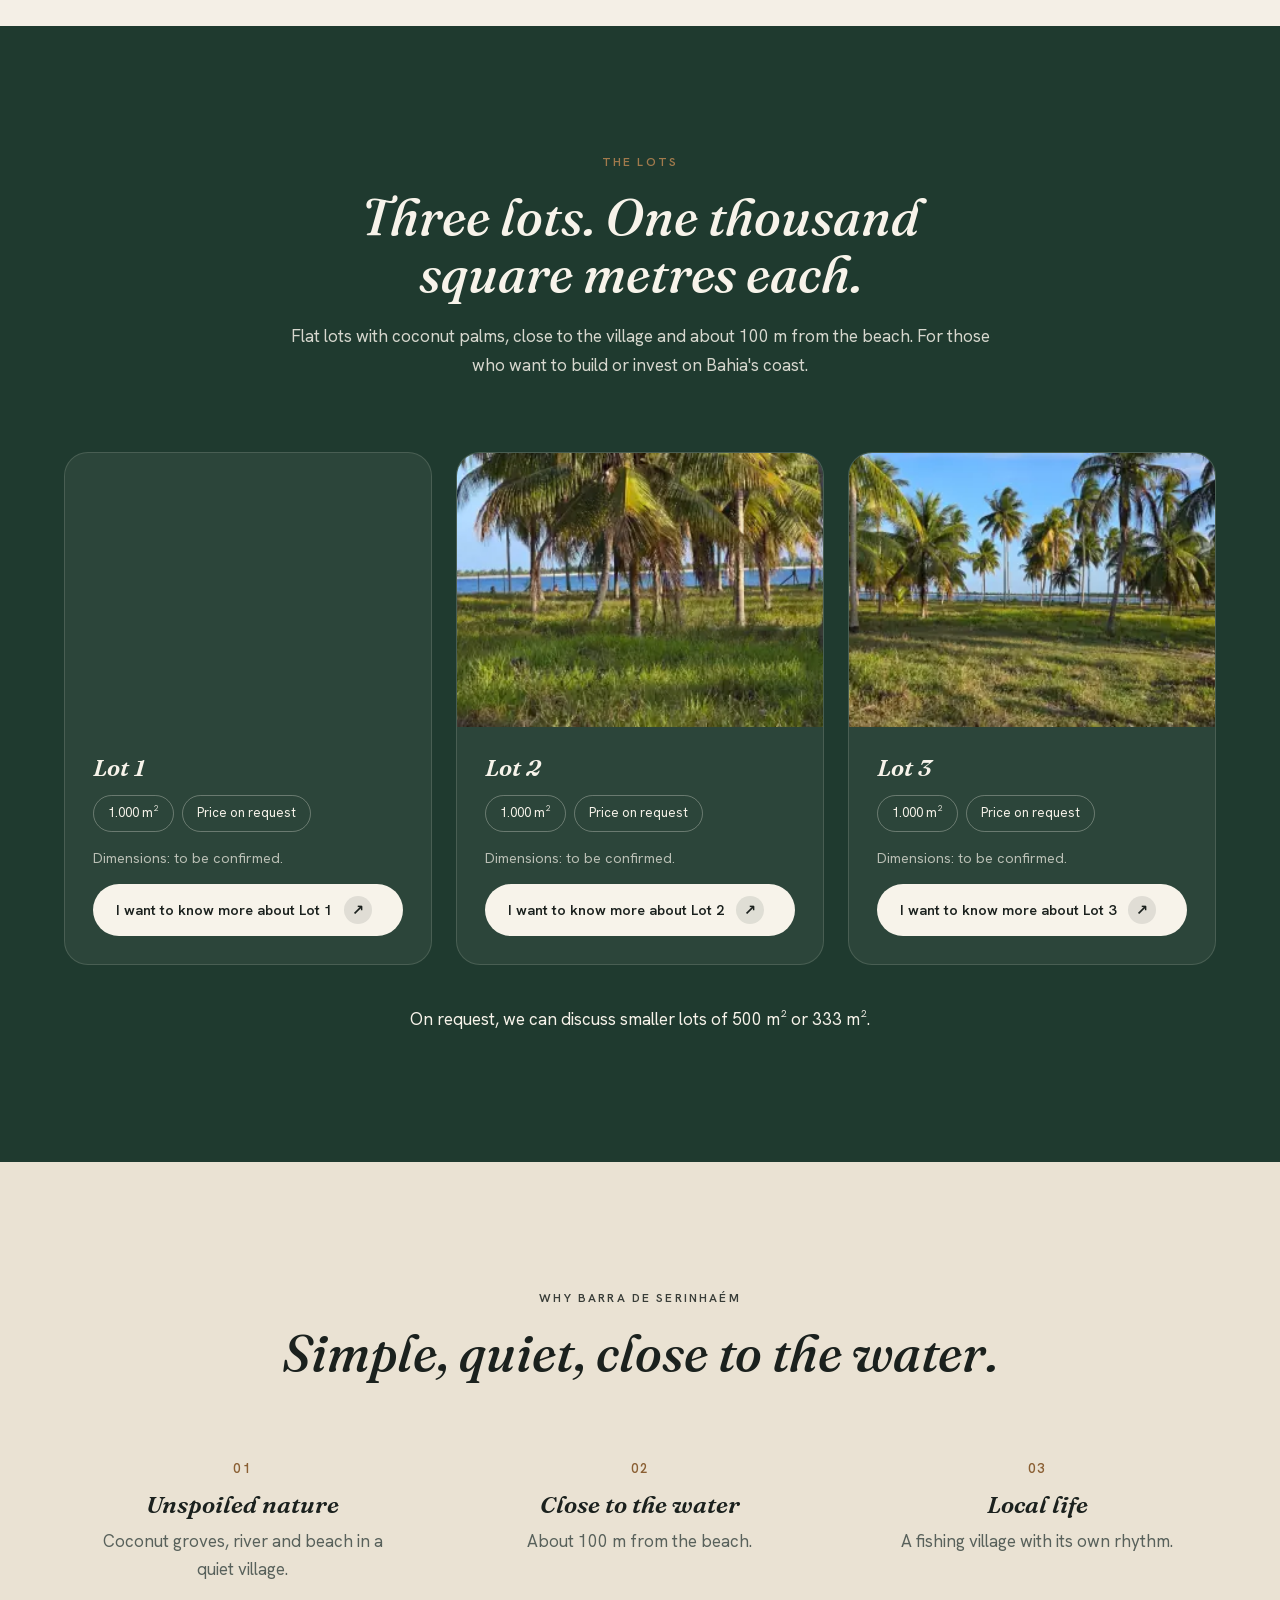
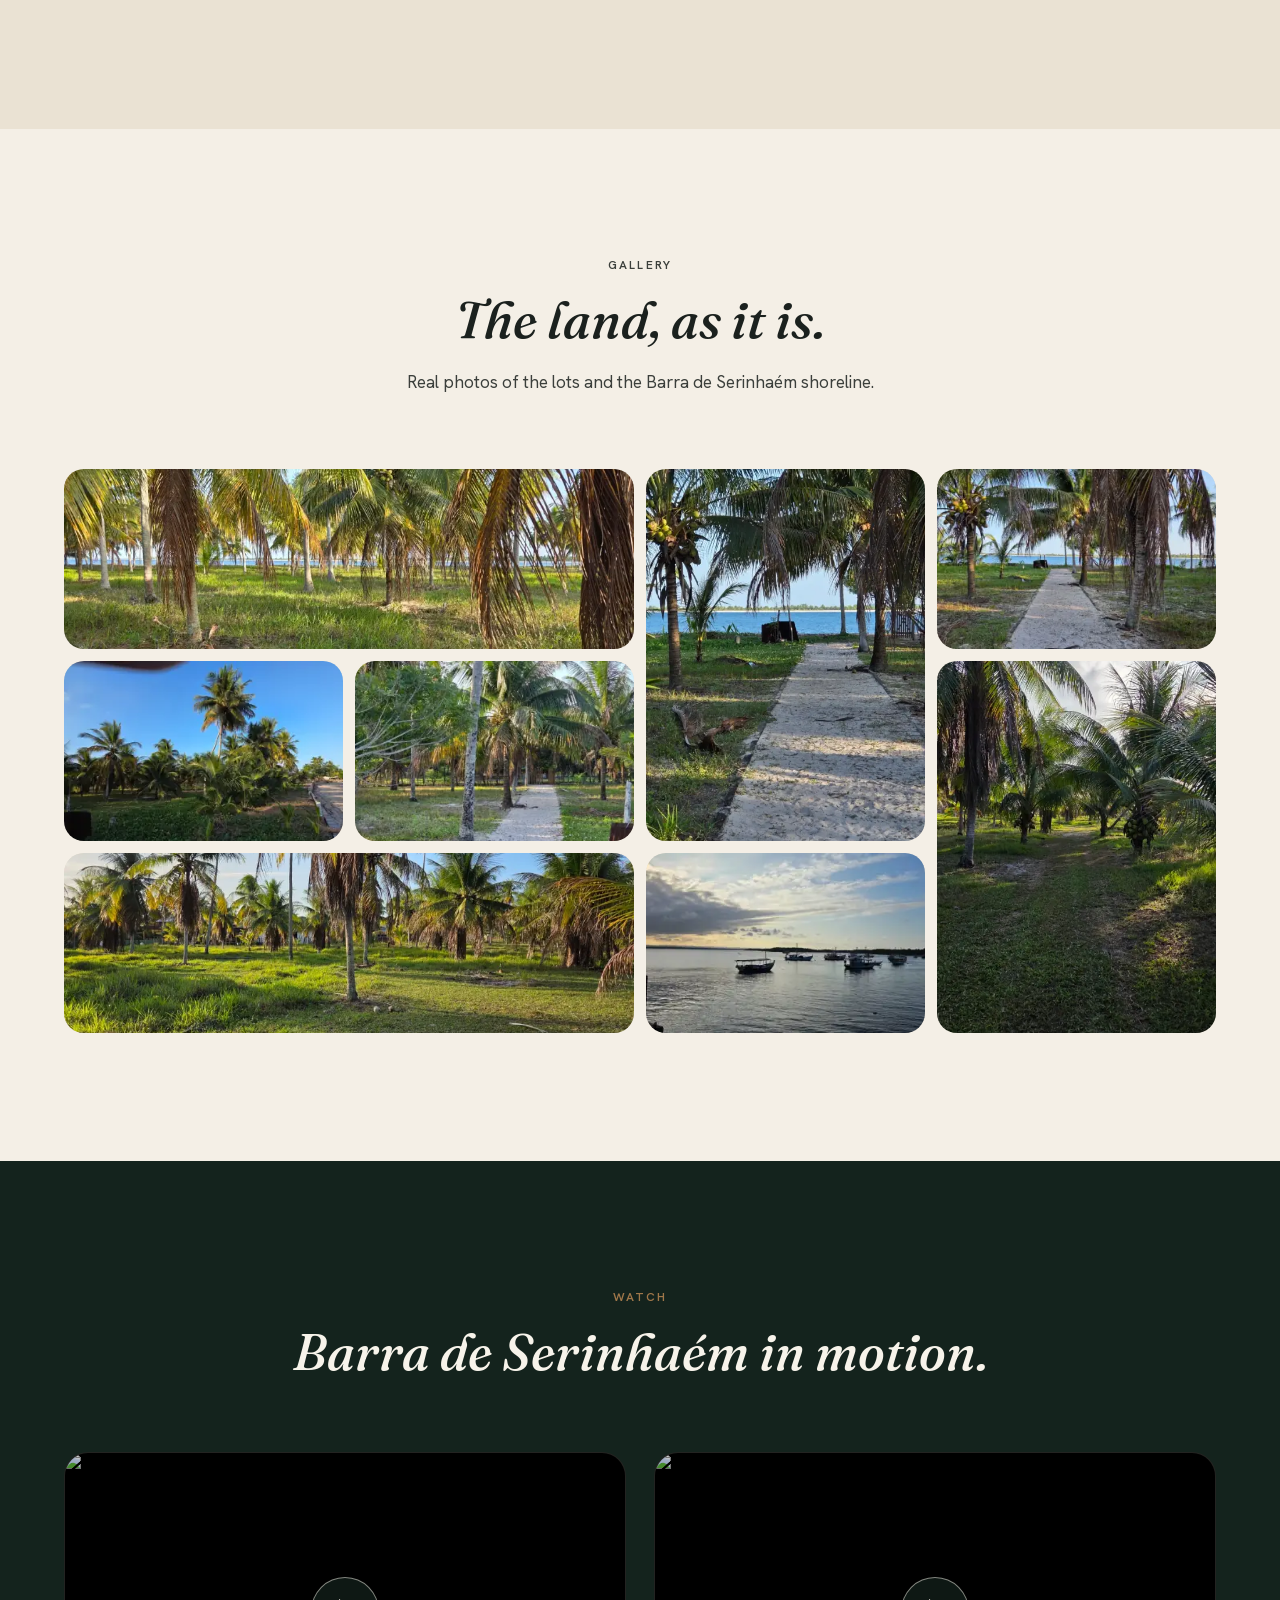
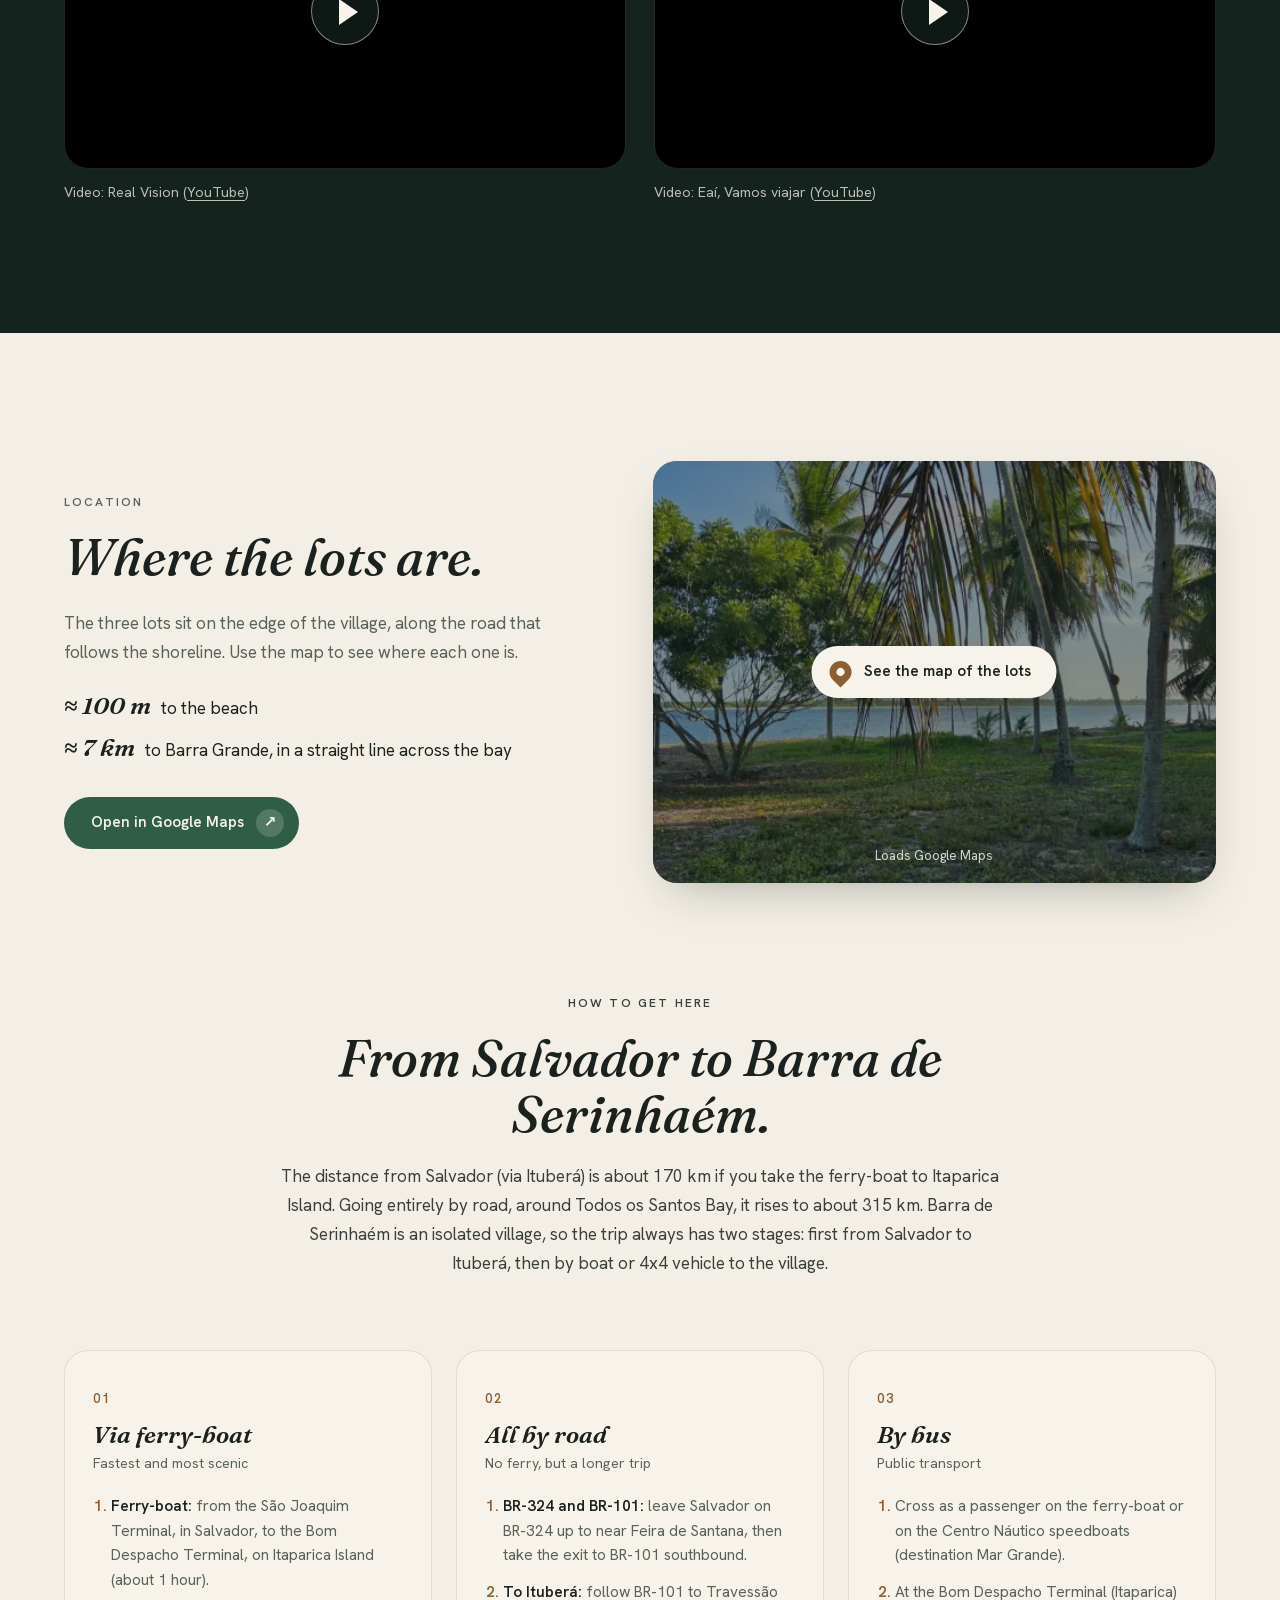
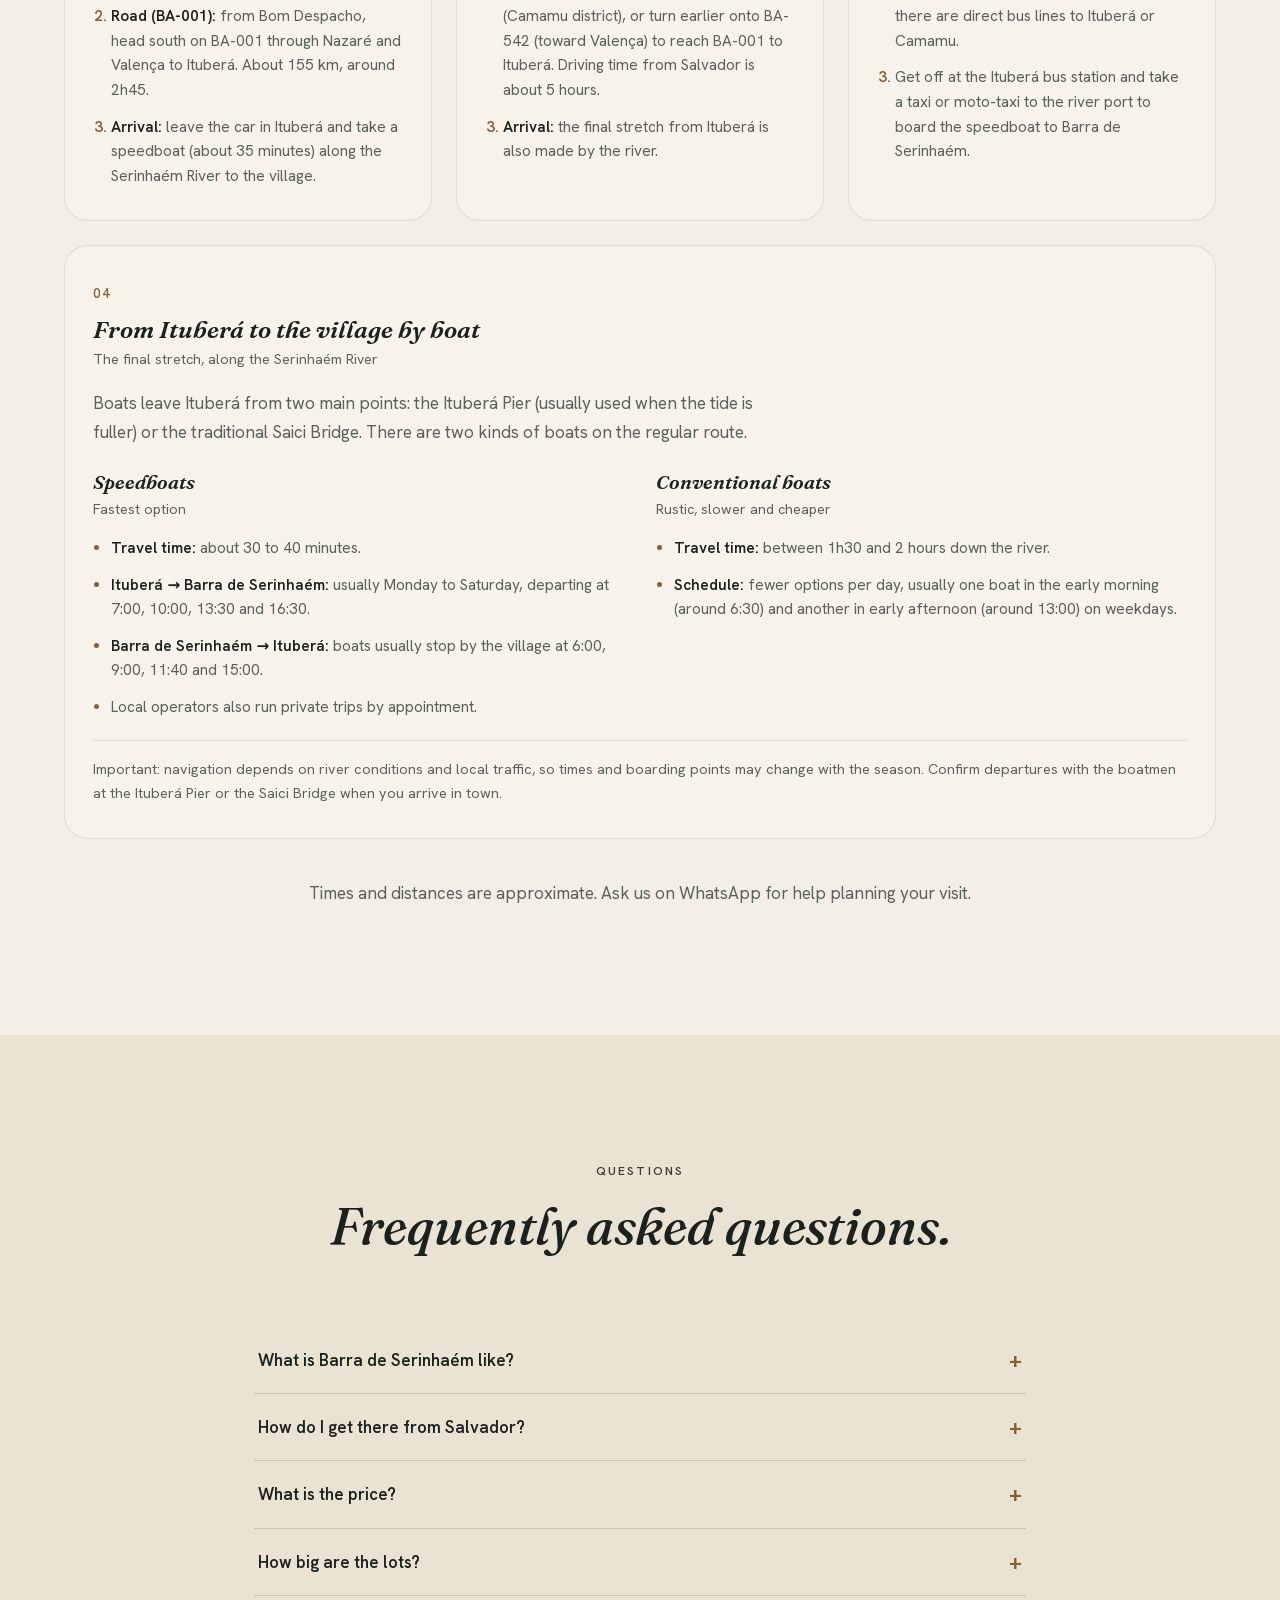
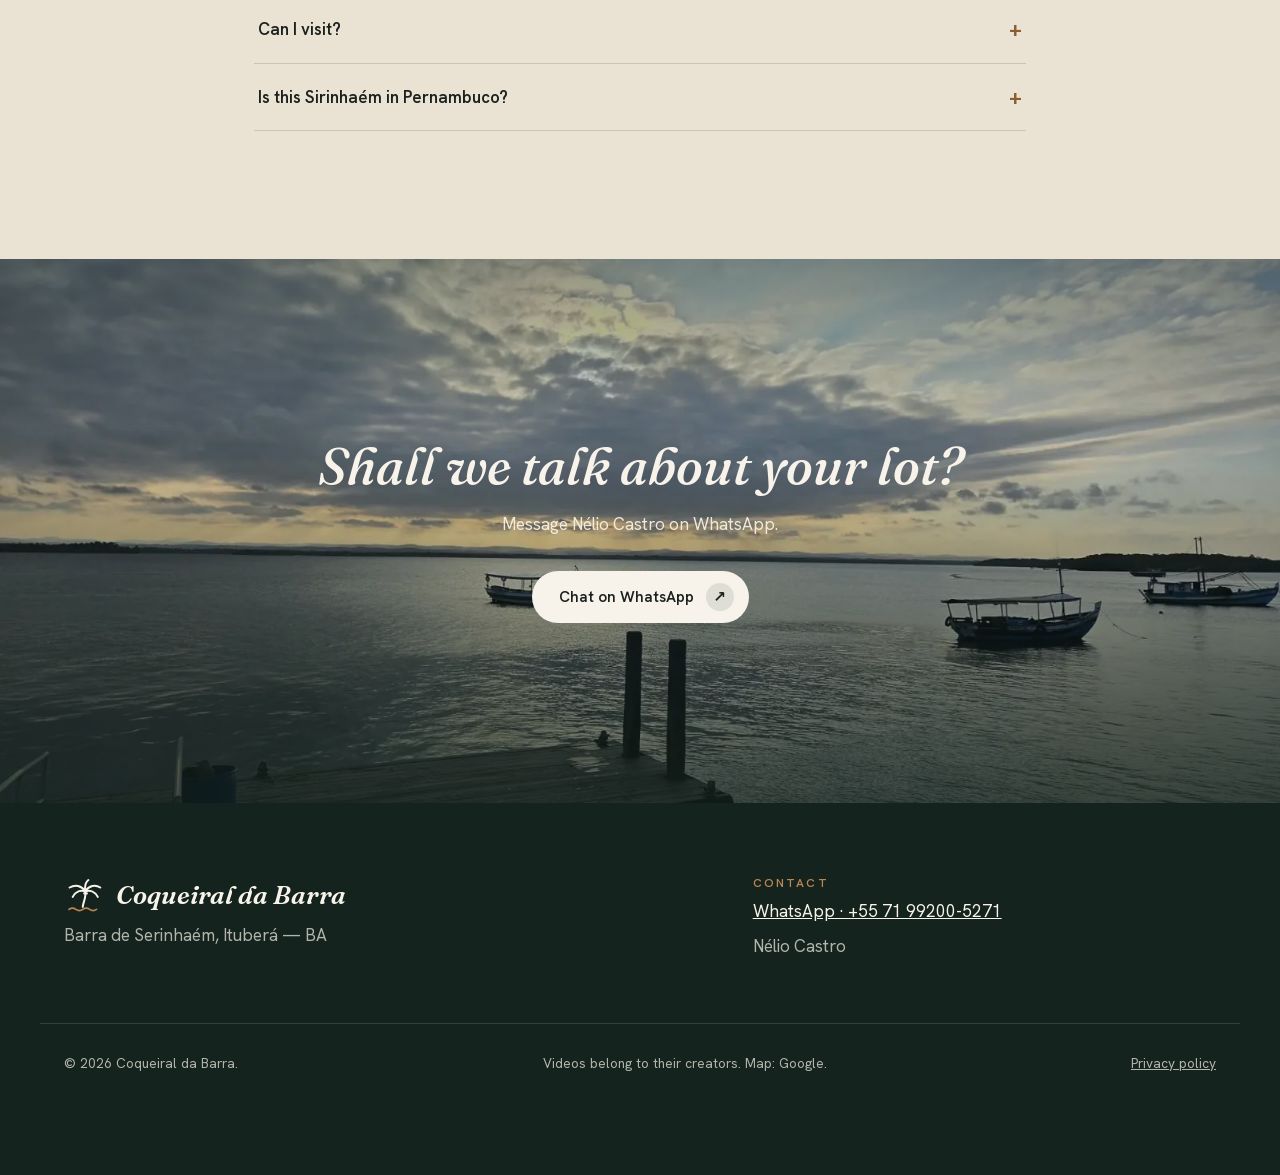
==== commit 16b6bf51: "SEO: palavra-chave "terreno à venda na Bahia", privacidade e llms.txt - Title, meta description, Ope" ====
--- a/public/index.html
+++ b/public/index.html
@@ -3,12 +3,14 @@
 <head>
 <meta charset="utf-8">
 <meta name="viewport" content="width=device-width, initial-scale=1">
-<title>Coqueiral da Barra — Terrenos em Barra de Serinhaém, Bahia</title>
-<meta name="description" content="Três lotes de 1.000 m² em Barra de Serinhaém, Ituberá (BA), na Costa do Dendê. Terrenos a cerca de 100 m da praia. Preço sob consulta.">
+<title>Terreno à venda na Bahia, perto da praia | Coqueiral da Barra</title>
+<meta name="description" content="Terreno à venda na Bahia: 3 lotes de 1.000 m² em Barra de Serinhaém, Ituberá, a cerca de 100 m da praia e a 7 km de Barra Grande pela baía. Preço sob consulta.">
 <meta name="theme-color" content="#14231D">
 <meta property="og:type" content="website">
-<meta property="og:title" content="Coqueiral da Barra — Terrenos em Barra de Serinhaém, Bahia">
-<meta property="og:description" content="Três lotes de 1.000 m² em um povoado de pescadores na Costa do Dendê.">
+<meta property="og:title" content="Terreno à venda na Bahia, perto da praia | Coqueiral da Barra">
+<meta property="og:description" content="Terreno à venda na Bahia: 3 lotes de 1.000 m² em Barra de Serinhaém, Ituberá, a cerca de 100 m da praia e a 7 km de Barra Grande pela baía. Preço sob consulta.">
+<meta property="og:locale" content="pt_BR">
+<meta property="og:locale:alternate" content="en_US">
 <meta property="og:image" content="imagens-site/og-image.jpg">
 <meta property="og:image:width" content="1200">
 <meta property="og:image:height" content="630">
@@ -20,7 +22,10 @@
 <link rel="preload" href="fonts/fraunces-italic-500-600.woff2" as="font" type="font/woff2" crossorigin>
 <link rel="stylesheet" href="css/styles.css">
 <script type="application/ld+json">
-{"@context":"https://schema.org","@type":"WebSite","name":"Coqueiral da Barra","inLanguage":["pt-BR","en"],"description":"Três lotes de 1.000 m² em Barra de Serinhaém, Ituberá (BA)."}
+{"@context":"https://schema.org","@graph":[
+{"@type":"WebSite","name":"Coqueiral da Barra","inLanguage":["pt-BR","en"],"description":"Terreno à venda na Bahia: três lotes de 1.000 m² em Barra de Serinhaém, Ituberá (BA)."},
+{"@type":"Place","name":"Coqueiral da Barra — lotes em Barra de Serinhaém","description":"Três lotes de 1.000 m² cada, planos, com coqueiral, a cerca de 100 m da praia, na Baía de Camamu. Preço sob consulta.","address":{"@type":"PostalAddress","addressLocality":"Ituberá","addressRegion":"BA","addressCountry":"BR","streetAddress":"Barra de Serinhaém"},"geo":{"@type":"GeoCoordinates","latitude":-13.8434,"longitude":-39.0059}}
+]}
 </script>
 </head>
 <body>
@@ -55,23 +60,23 @@
     <picture class="slide s1">
       <source media="(max-width:700px)" type="image/webp" srcset="imagens-site/hero-mobile-480.webp 480w, imagens-site/hero-mobile-640.webp 640w" sizes="100vw">
       <source type="image/webp" srcset="imagens-site/hero-desktop-800.webp 800w, imagens-site/hero-desktop-1600.webp 1600w" sizes="100vw">
-      <img src="imagens-site/hero-desktop.jpg" alt="" width="1600" height="739" fetchpriority="high" decoding="async">
+      <img src="imagens-site/hero-desktop.jpg" alt="Trilha de areia entre coqueiros até a Baía de Camamu" data-en-alt="Sand path through coconut palms to Camamu Bay" width="1600" height="739" fetchpriority="high" decoding="async">
     </picture>
   </div>
   <template id="hero-extra">
     <picture class="slide s2">
       <source type="image/webp" srcset="imagens-site/terreno-1-800.webp 800w, imagens-site/terreno-1-1600.webp 1600w" sizes="100vw">
-      <img src="imagens-site/terreno-1.jpg" alt="" width="1600" height="739" decoding="async">
+      <img src="imagens-site/terreno-1.jpg" alt="Coqueiral do terreno com a baía ao fundo" data-en-alt="Coconut grove on the land with the bay behind" width="1600" height="739" decoding="async">
     </picture>
     <picture class="slide s3">
       <source type="image/webp" srcset="imagens-site/baia-entardecer-800.webp 800w, imagens-site/baia-entardecer-1600.webp 1600w" sizes="100vw">
-      <img src="imagens-site/baia-entardecer.jpg" alt="" width="1600" height="739" decoding="async">
+      <img src="imagens-site/baia-entardecer.jpg" alt="Barcos de pesca na baía ao entardecer" data-en-alt="Fishing boats in the bay at dusk" width="1600" height="739" decoding="async">
     </picture>
   </template>
   <div class="hero-veil"></div>
   <div class="container hero-content">
     <p class="eyebrow" data-en="Barra de Serinhaém · Bahia">Barra de Serinhaém · Bahia</p>
-    <h1 id="h-hero" data-en="<em>A coconut grove steps from Camamu Bay.</em>"><em>Um coqueiral a poucos passos da Baía de Camamu.</em></h1>
+    <h1 id="h-hero" data-en="<em>Land for sale in Bahia, steps from Camamu Bay.</em>"><em>Terreno à venda na Bahia, a poucos passos da Baía de Camamu.</em></h1>
     <p class="lead" data-en="Three 1,000 m² lots in a fishing village on Bahia's Dendê Coast.">Três lotes de 1.000 m² em um povoado de pescadores na Costa do Dendê.</p>
     <div class="actions">
       <a class="btn btn-light btn-wa" href="#" data-wa data-en="Chat on WhatsApp">Falar no WhatsApp <span class="arrow" aria-hidden="true">↗</span></a>
@@ -187,11 +192,11 @@
     </div>
     <div class="videos">
       <figure class="reveal">
-        <button class="video" type="button" data-yt="oK4tobC9LOo" data-title="Celebração Yemanjá 2025: Vídeo Aéreo Exclusivo" aria-label="Reproduzir vídeo: Celebração Yemanjá 2025: Vídeo Aéreo Exclusivo" data-en-label="Play video: Yemanjá Celebration 2025: Exclusive aerial video"><img src="https://i.ytimg.com/vi/oK4tobC9LOo/hqdefault.jpg" alt="" width="480" height="360" loading="lazy"><span class="play" aria-hidden="true"></span></button>
+        <button class="video" type="button" data-yt="oK4tobC9LOo" data-title="Celebração Yemanjá 2025: Vídeo Aéreo Exclusivo" aria-label="Reproduzir vídeo: Celebração Yemanjá 2025: Vídeo Aéreo Exclusivo" data-en-label="Play video: Yemanjá Celebration 2025: Exclusive aerial video"><img src="https://i.ytimg.com/vi/oK4tobC9LOo/hqdefault.jpg" alt="Miniatura do vídeo aéreo de Barra de Serinhaém" data-en-alt="Thumbnail of the aerial video of Barra de Serinhaém" width="480" height="360" loading="lazy"><span class="play" aria-hidden="true"></span></button>
         <figcaption><span data-en="Video:">Vídeo:</span> Real Vision (<a href="https://www.youtube.com/@RealVisionMaps" target="_blank" rel="noopener">YouTube</a>)</figcaption>
       </figure>
       <figure class="reveal">
-        <button class="video" type="button" data-yt="R9LlR-LfMmM" data-title="Barra de Serinhaém — seu próximo destino de viagem" aria-label="Reproduzir vídeo: Barra de Serinhaém, seu próximo destino de viagem" data-en-label="Play video: Barra de Serinhaém, your next travel destination"><img src="https://i.ytimg.com/vi/R9LlR-LfMmM/hqdefault.jpg" alt="" width="480" height="360" loading="lazy"><span class="play" aria-hidden="true"></span></button>
+        <button class="video" type="button" data-yt="R9LlR-LfMmM" data-title="Barra de Serinhaém — seu próximo destino de viagem" aria-label="Reproduzir vídeo: Barra de Serinhaém, seu próximo destino de viagem" data-en-label="Play video: Barra de Serinhaém, your next travel destination"><img src="https://i.ytimg.com/vi/R9LlR-LfMmM/hqdefault.jpg" alt="Miniatura do vídeo de viagem a Barra de Serinhaém" data-en-alt="Thumbnail of the travel video about Barra de Serinhaém" width="480" height="360" loading="lazy"><span class="play" aria-hidden="true"></span></button>
         <figcaption><span data-en="Video:">Vídeo:</span> Eaí, Vamos viajar (<a href="https://www.youtube.com/@Ea%C3%ADVamosviajar" target="_blank" rel="noopener">YouTube</a>)</figcaption>
       </figure>
     </div>
@@ -212,7 +217,11 @@
       <a class="btn btn-dark" target="_blank" rel="noopener" href="https://www.google.com/maps/d/viewer?mid=1klFFfeJktBGT94EuajV6oa9a3al1s1o&ll=-13.843417493457554%2C-39.00590737139641&z=18"><span data-en="Open in Google Maps">Abrir no Google Maps</span> <span class="arrow" aria-hidden="true">↗</span></a>
     </div>
     <div class="map reveal">
-      <iframe title="Mapa com a posição dos três lotes" data-en-title="Map showing the position of the three lots" loading="lazy" referrerpolicy="no-referrer-when-downgrade" src="https://www.google.com/maps/d/embed?mid=1klFFfeJktBGT94EuajV6oa9a3al1s1o&ll=-13.843417493457554%2C-39.00590737139641&z=18"></iframe>
+      <button class="map-facade" type="button" data-map="https://www.google.com/maps/d/embed?mid=1klFFfeJktBGT94EuajV6oa9a3al1s1o&ll=-13.843417493457554%2C-39.00590737139641&z=18" aria-label="Carregar o mapa interativo do Google com a posição dos três lotes" data-en-label="Load the interactive Google map showing the three lots">
+        <picture><source type="image/webp" srcset="imagens-site/pano-3-480.webp 480w, imagens-site/pano-3-800.webp 800w" sizes="(max-width:860px) 92vw, 560px"><img src="imagens-site/pano-3.jpg" alt="Coqueiral e baía próximos aos lotes" data-en-alt="Coconut grove and bay near the lots" width="1600" height="739" loading="lazy" decoding="async"></picture>
+        <span class="map-cta"><span class="map-pin" aria-hidden="true"></span><span data-en="See the map of the lots">Ver o mapa dos lotes</span></span>
+        <span class="map-note" data-en="Loads Google Maps">Carrega o Google Maps</span>
+      </button>
     </div>
   </div>
 
@@ -316,7 +325,7 @@
 
 <!-- 9. CTA FINAL -->
 <section id="contato" class="cta" aria-labelledby="h-cta">
-  <div class="cta-bg" aria-hidden="true"><picture><source type="image/webp" srcset="imagens-site/baia-entardecer-480.webp 480w, imagens-site/baia-entardecer-800.webp 800w, imagens-site/baia-entardecer-1600.webp 1600w" sizes="100vw"><img src="imagens-site/baia-entardecer.jpg" alt="" width="1600" height="739" loading="lazy" decoding="async"></picture></div>
+  <div class="cta-bg" aria-hidden="true"><picture><source type="image/webp" srcset="imagens-site/baia-entardecer-480.webp 480w, imagens-site/baia-entardecer-800.webp 800w, imagens-site/baia-entardecer-1600.webp 1600w" sizes="100vw"><img src="imagens-site/baia-entardecer.jpg" alt="Barcos de pesca na baía ao entardecer" data-en-alt="Fishing boats in the bay at dusk" width="1600" height="739" loading="lazy" decoding="async"></picture></div>
   <div class="hero-veil"></div>
   <div class="container cta-inner reveal">
     <h2 id="h-cta" data-en="<em>Shall we talk about your lot?</em>"><em>Vamos conversar sobre o seu lote?</em></h2>
@@ -341,6 +350,7 @@
   <div class="container foot-bottom">
     <p>© 2026 Coqueiral da Barra.</p>
     <p data-en="Videos belong to their creators. Map: Google.">Vídeos pertencem aos seus criadores. Mapa: Google.</p>
+    <p><a href="/privacidade" data-en="Privacy policy">Política de privacidade</a></p>
   </div>
 </footer>
 
@@ -351,7 +361,7 @@
 
 <dialog id="lightbox" aria-label="Foto ampliada" data-en-label="Enlarged photo">
   <button type="button" class="lb-close" aria-label="Fechar" data-en-label="Close">×</button>
-  <img alt="" id="lb-img">
+  <img alt="Foto ampliada da galeria" data-en-alt="Enlarged gallery photo" id="lb-img">
 </dialog>
 
 <script src="js/main.js" defer></script>
--- a/public/css/styles.css
+++ b/public/css/styles.css
@@ -151,6 +151,14 @@
 .facts strong{font:italic 600 1.5rem var(--serif);margin-right:6px}
 .map{border-radius:var(--r);overflow:hidden;aspect-ratio:4/3;box-shadow:0 20px 50px -20px rgba(20,35,29,.35);background:var(--sand-2)}
 .map iframe{width:100%;height:100%;border:0}
+.map-facade{position:relative;display:block;width:100%;height:100%;padding:0;border:0;cursor:pointer;background:var(--night);color:var(--ivory);font:inherit}
+.map-facade picture,.map-facade img{width:100%;height:100%}
+.map-facade img{object-fit:cover;opacity:.55;transition:opacity .4s,transform .8s var(--ease)}
+.map-facade:hover img{opacity:.7;transform:scale(1.03)}
+.map-cta{position:absolute;left:50%;top:50%;transform:translate(-50%,-50%);display:inline-flex;align-items:center;gap:12px;min-height:52px;padding:0 26px 0 18px;border-radius:var(--pill);background:var(--ivory);color:var(--ink);font:600 .95rem/1 var(--sans);white-space:nowrap;box-shadow:0 12px 30px -10px rgba(0,0,0,.45)}
+.map-pin{width:22px;height:22px;border-radius:50% 50% 50% 0;transform:rotate(-45deg);background:var(--copper-d);position:relative}
+.map-pin::after{content:"";position:absolute;inset:7px;border-radius:50%;background:var(--ivory)}
+.map-note{position:absolute;left:0;right:0;bottom:16px;text-align:center;font-size:.8rem;color:rgba(247,243,234,.85)}
 
 /* como chegar */
 .route{margin-top:clamp(64px,9vw,112px)}
@@ -251,3 +259,18 @@
   .js .reveal{opacity:1;transform:none}
   .s2,.s3{display:none}
 }
+
+/* página de privacidade */
+.legal-head{background:var(--night);color:var(--ivory)}
+.legal-bar{display:flex;align-items:center;justify-content:space-between;gap:16px;min-height:72px}
+.legal-back{color:var(--ivory);text-decoration:none;font-size:.92rem;opacity:.9}
+.legal-back:hover{text-decoration:underline;text-underline-offset:5px}
+.legal-body h1{font-size:clamp(2.2rem,5vw,3.4rem);margin-bottom:12px}
+.legal-body h2{font-size:clamp(1.4rem,2.6vw,1.8rem);margin:40px 0 12px}
+.legal-body p,.legal-body li{color:var(--ink-2);max-width:65ch}
+.legal-body ul{padding-left:1.2em;display:grid;gap:10px;margin:0 0 1em}
+.legal-body strong{color:var(--ink)}
+.legal-body a:not(.btn){color:var(--green);text-underline-offset:3px}
+.legal-sep{border:0;border-top:1px solid rgba(27,33,30,.15);margin:48px 0 8px}
+.legal-body .btn{margin-top:24px}
+.legal .footer{padding-top:0}
